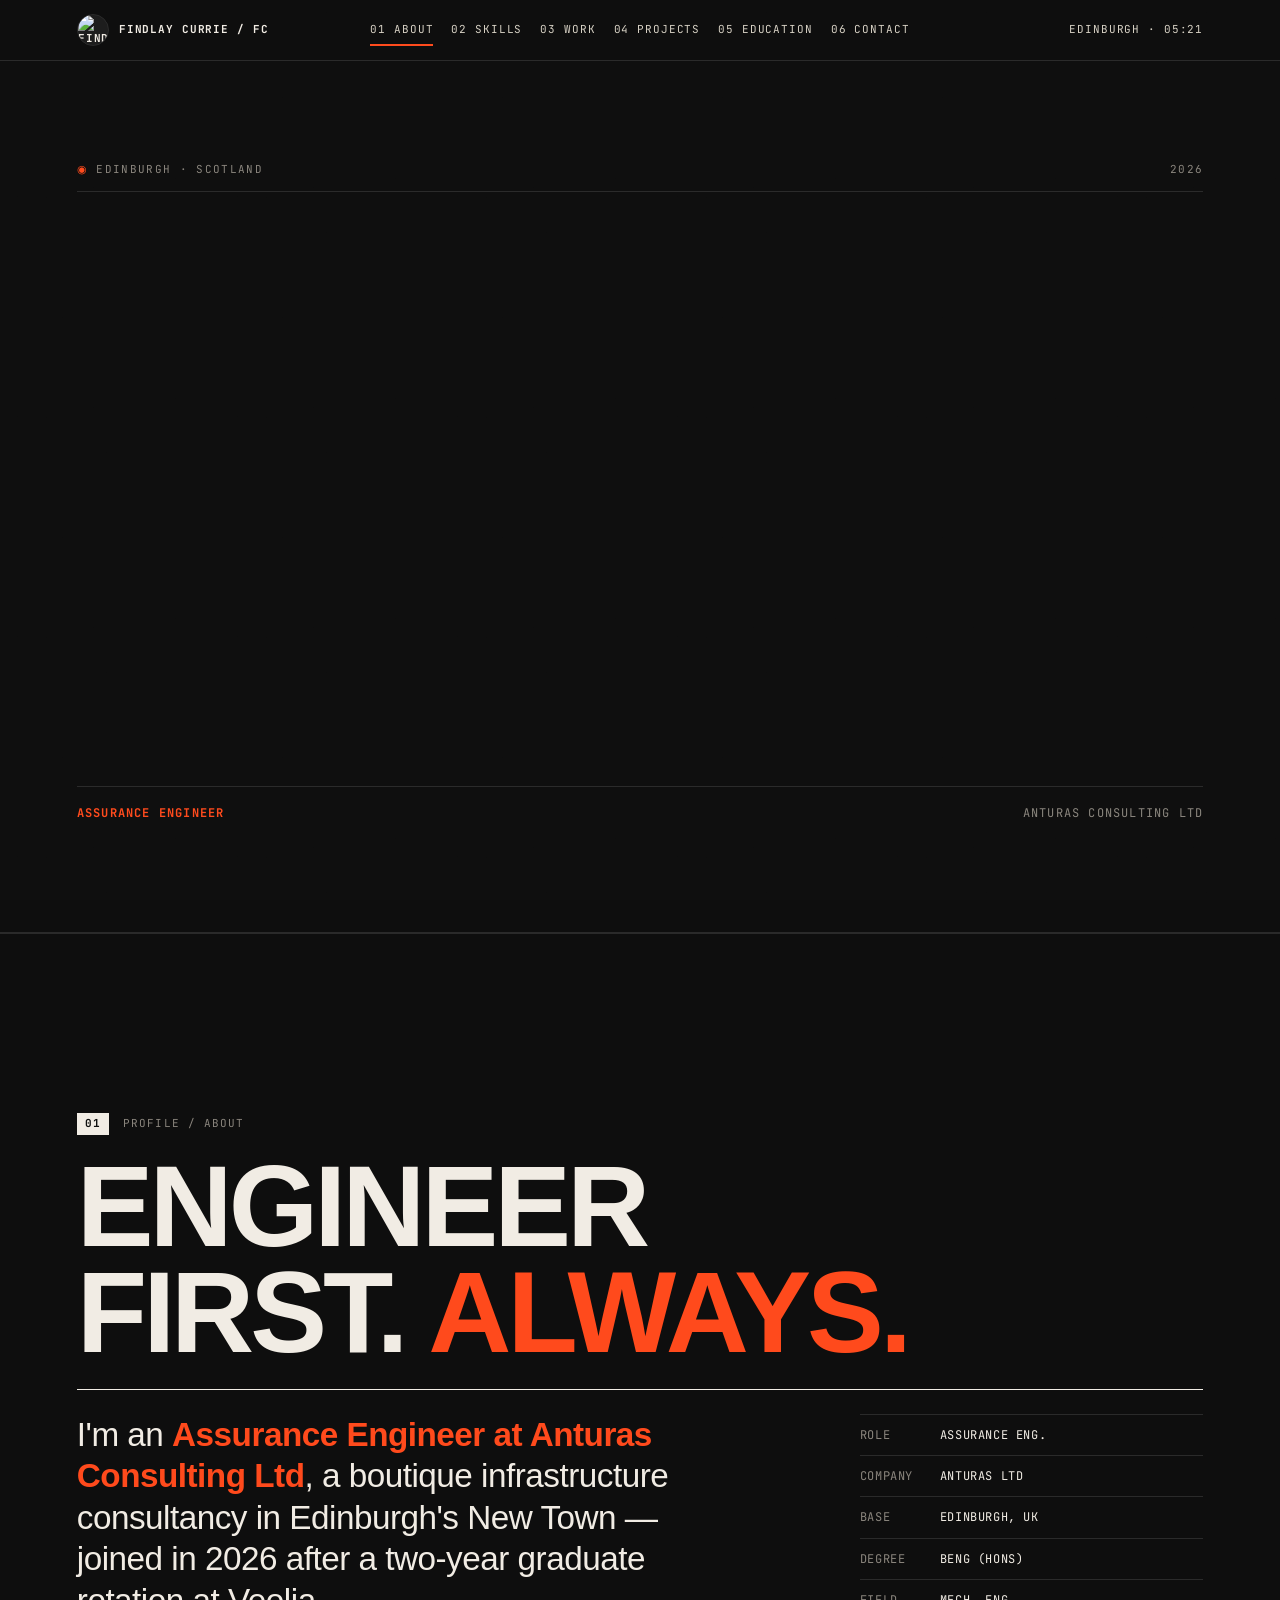
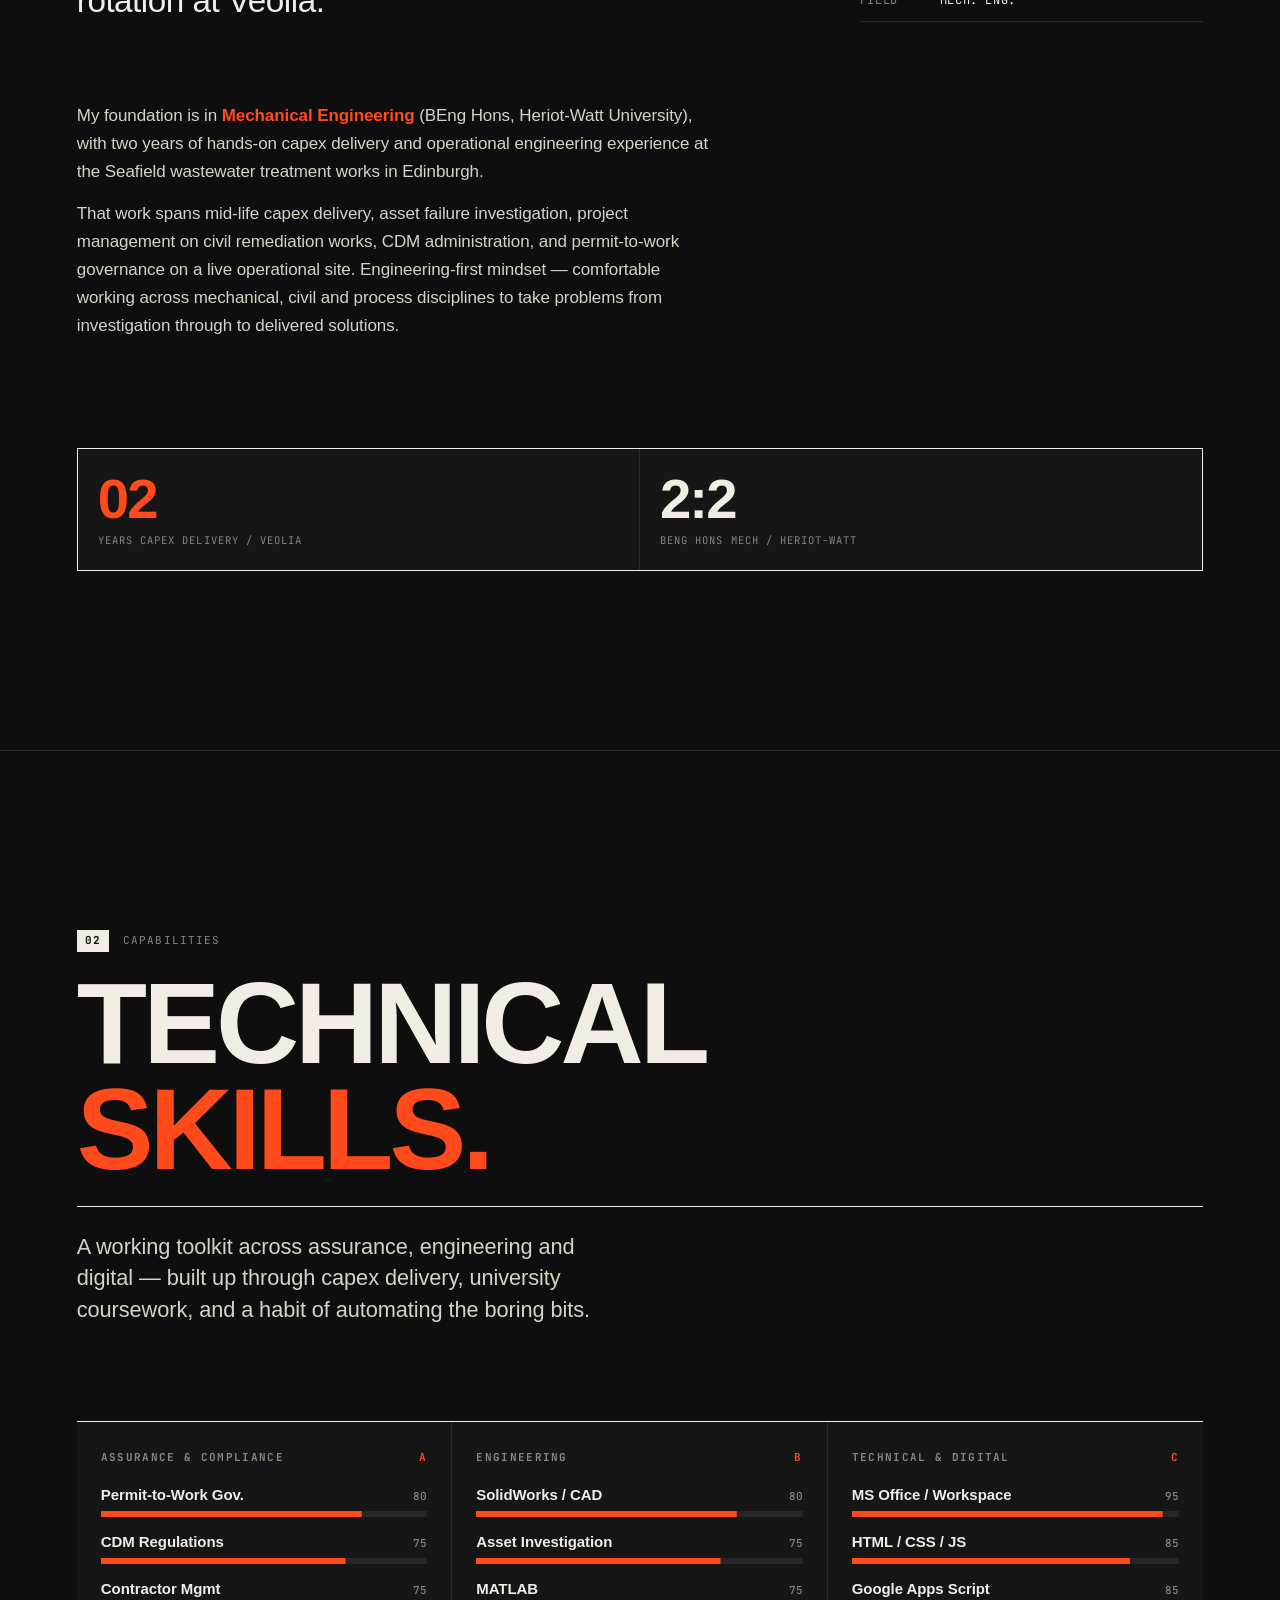
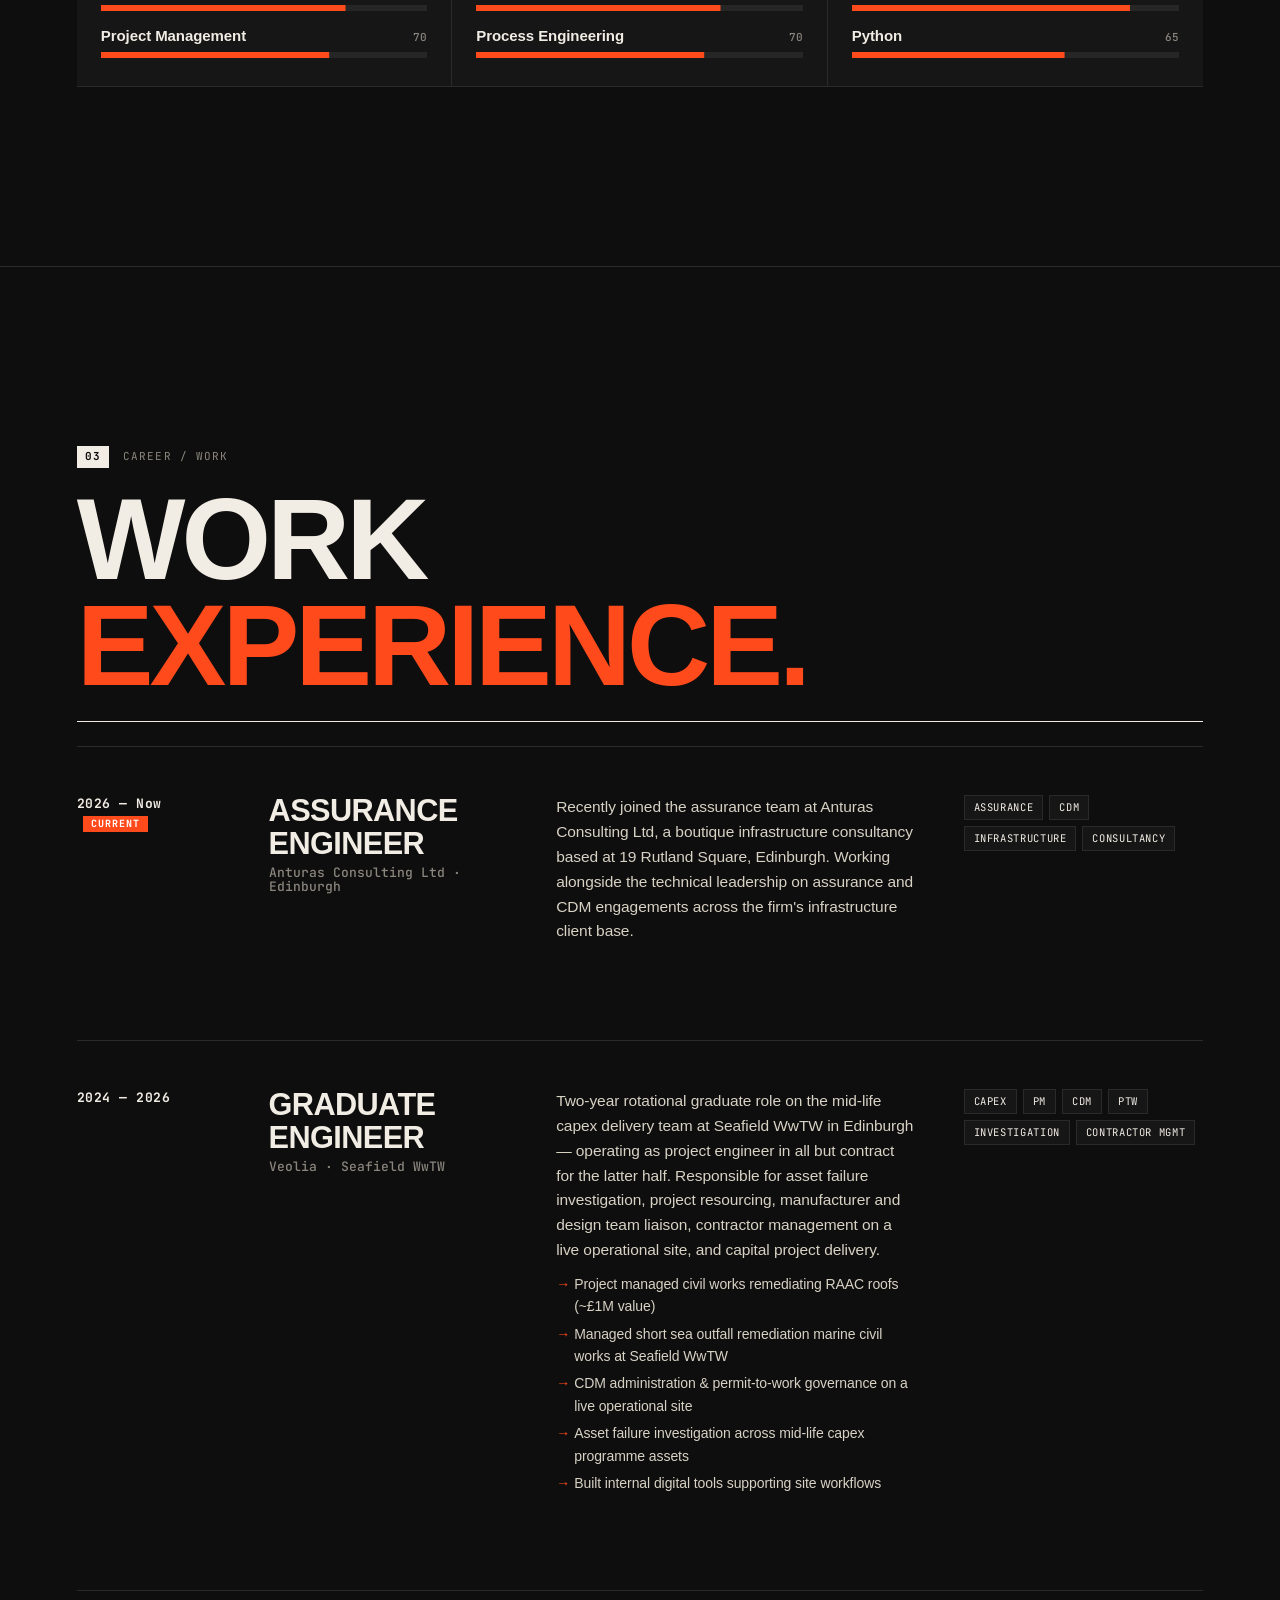
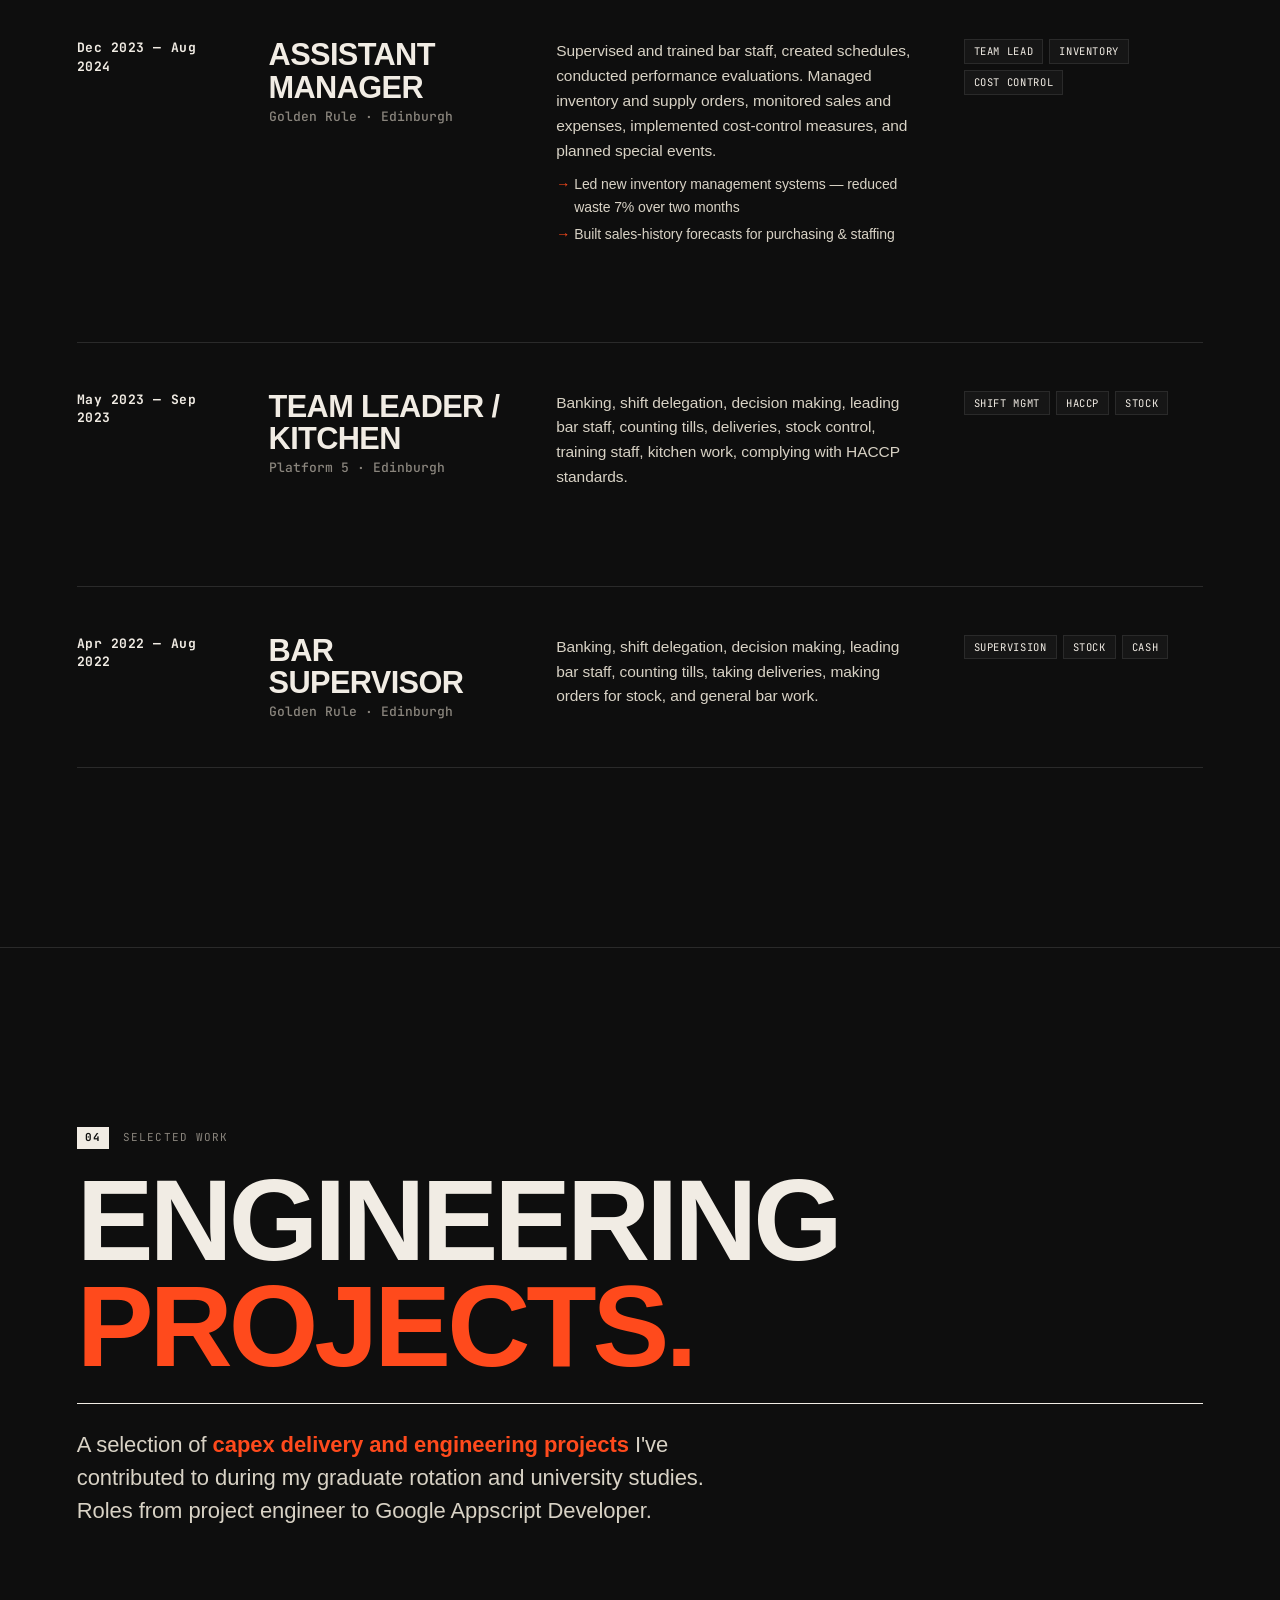
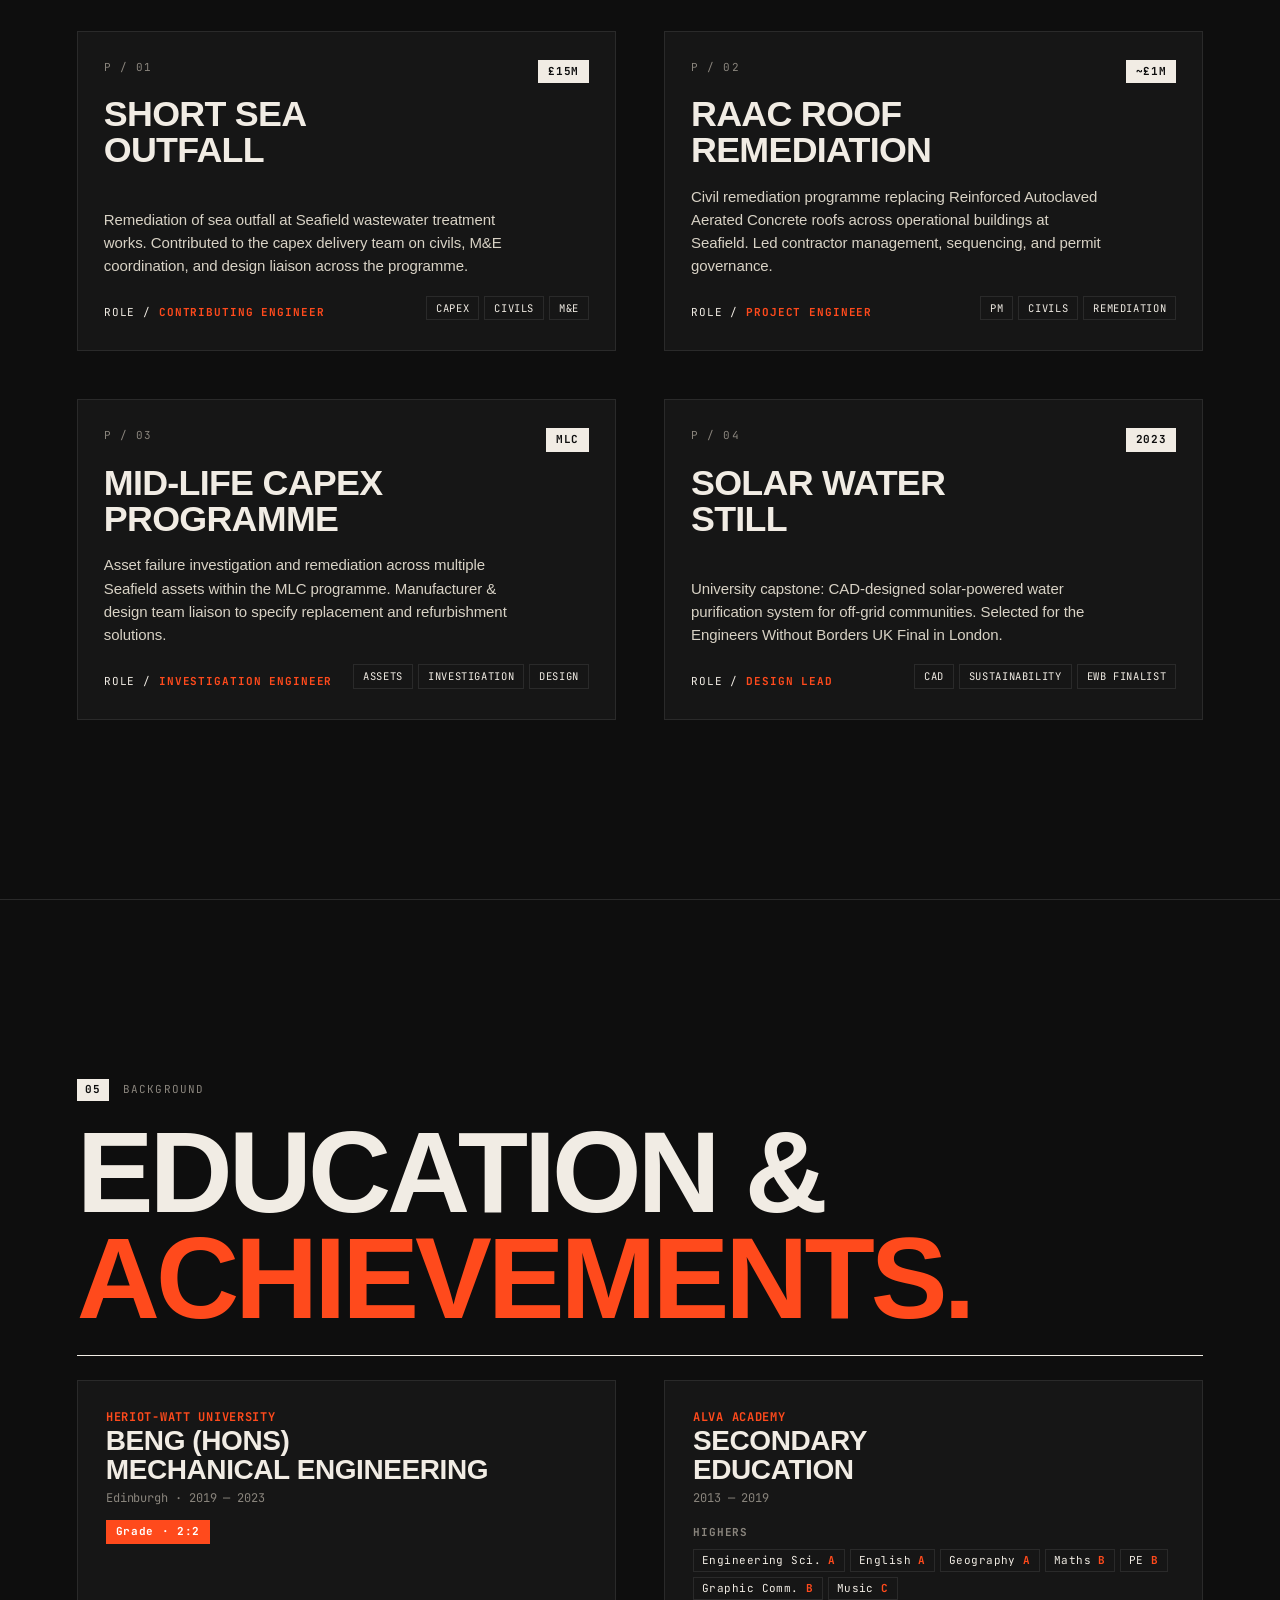
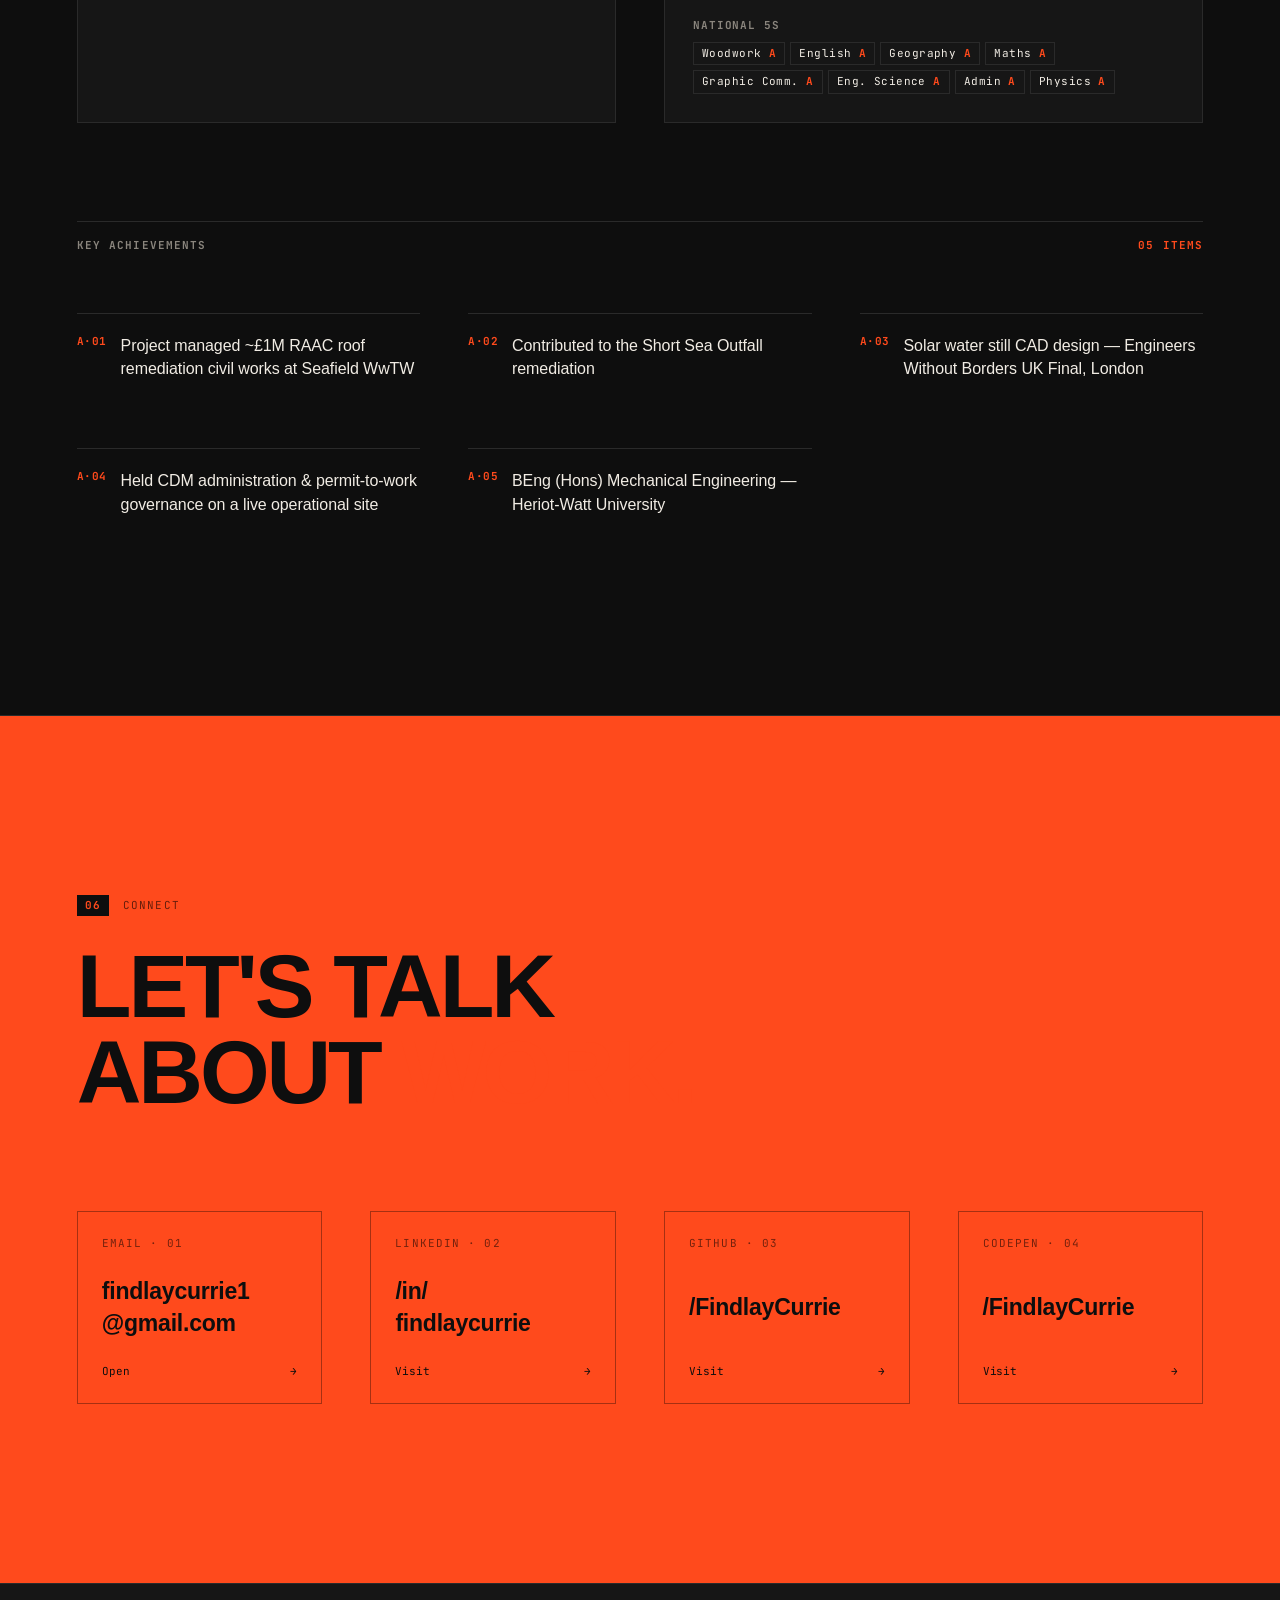
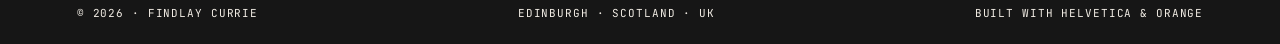
==== docs/index.html @ 5bab225e "Update index.html" ====
<!DOCTYPE html>
<html lang="en" data-surface="ink" data-density="loose">
<head>
<meta charset="UTF-8">
<meta name="viewport" content="width=device-width, initial-scale=1">
<title>Findlay Currie — Assurance Engineer</title>
<meta name="description" content="Findlay Currie — Assurance Engineer at Anturas Consulting Ltd. Edinburgh, Scotland.">
<meta name="google-site-verification" content="a22581f5afe0b083" />
<link rel="preconnect" href="https://fonts.googleapis.com">
<link rel="preconnect" href="https://fonts.gstatic.com" crossorigin>
<link href="https://fonts.googleapis.com/css2?family=JetBrains+Mono:wght@400;500;700&display=swap" rel="stylesheet">
<style>
/* ---------- TOKENS ---------- */
:root{
  --bg:#F1ECE4;
  --bg-2:#E7E0D4;
  --ink:#0E0E0E;
  --ink-2:#1a1a1a;
  --muted:#6b6660;
  --rule:#0E0E0E;
  --orange:#FF4A1C;
  --orange-2:#FF7A3E;
  --paper:#FAF6EF;
  --sans: "Helvetica Neue", Helvetica, Arial, "Liberation Sans", sans-serif;
  --mono: "JetBrains Mono", ui-monospace, "SF Mono", Menlo, monospace;
  --gutter: clamp(16px, 3vw, 36px);
  --pad: clamp(20px, 4vw, 56px);
}

*,*::before,*::after{box-sizing:border-box;margin:0;padding:0}
html{scroll-behavior:smooth;-webkit-text-size-adjust:100%}
body{
  background:var(--bg);
  color:var(--ink);
  font-family:var(--sans);
  font-weight:400;
  font-size:16px;
  line-height:1.4;
  -webkit-font-smoothing:antialiased;
  overflow-x:hidden;
  letter-spacing:-0.005em;
}
a{color:inherit;text-decoration:none}
img{max-width:100%;display:block}
button{font:inherit;color:inherit;background:none;border:0;cursor:pointer}

/* Selection */
::selection{background:var(--orange);color:#fff}

/* Grain / paper texture */
body::before{
  content:"";
  position:fixed;inset:0;
  pointer-events:none;
  z-index:2000;
  opacity:.22;
  mix-blend-mode:multiply;
  background-image:url("data:image/svg+xml;utf8,<svg xmlns='http://www.w3.org/2000/svg' width='220' height='220'><filter id='n'><feTurbulence type='fractalNoise' baseFrequency='0.9' numOctaves='2' stitchTiles='stitch'/><feColorMatrix values='0 0 0 0 0.05  0 0 0 0 0.05  0 0 0 0 0.05  0 0 0 0.06 0'/></filter><rect width='100%' height='100%' filter='url(%23n)'/></svg>");
}

/* ---------- TOP PROGRESS BAR ---------- */
.progress{
  position:fixed;top:0;left:0;right:0;height:3px;z-index:1500;
  background:transparent;
  pointer-events:none;
}
.progress__fill{
  height:100%;
  background:var(--orange);
  transform-origin:0 50%;
  transform:scaleX(0);
  animation: scaleProgress linear both;
  animation-timeline: scroll(root);
}
@keyframes scaleProgress{to{transform:scaleX(1)}}

/* ---------- HEADER ---------- */
.nav{
  position:fixed;top:0;left:0;right:0;z-index:1000;
  display:grid;grid-template-columns: 1fr auto 1fr;align-items:center;
  padding: 14px var(--pad);
  background:color-mix(in srgb, var(--bg) 88%, transparent);
  backdrop-filter: blur(8px);
  -webkit-backdrop-filter: blur(8px);
  border-bottom:1px solid var(--ink);
  font-family:var(--mono);
  font-size:11px;
  letter-spacing:.08em;
  text-transform:uppercase;
}
.nav__brand{display:flex;align-items:center;gap:10px;font-weight:700}
.nav__brand .dot{width:9px;height:9px;background:var(--orange);border-radius:50%}
.nav__avatar{
  width:32px;height:32px;border-radius:50%;
  object-fit:cover;flex-shrink:0;
  border:1px solid var(--ink);
  background:var(--bg-2);
}
.nav__center{display:flex;gap:18px;justify-self:center}
.nav__center a{padding:6px 0;position:relative}
.nav__center a:hover{color:var(--orange)}
.nav__center a.active{color:var(--orange)}
.nav__center a.active::after{content:"";position:absolute;left:0;right:0;bottom:-2px;height:2px;background:var(--orange)}
.nav__right{justify-self:end;display:flex;gap:14px;align-items:center}
.nav__time{color:var(--muted)}
.menu-btn{display:none}

@media (max-width: 900px){
  .nav{grid-template-columns: 1fr auto}
  .nav__center{display:none;position:fixed;top:62px;left:0;right:0;background:var(--bg);border-bottom:1px solid var(--ink);flex-direction:column;gap:0;padding:8px 0}
  .nav__center.open{display:flex}
  .nav__center a{padding:14px var(--pad);border-top:1px solid var(--bg-2)}
  .nav__right{display:none}
  .menu-btn{display:flex;flex-direction:column;gap:4px;padding:8px;justify-self:end}
  .menu-btn span{width:22px;height:2px;background:var(--ink);transition:.2s}
  .menu-btn.open span:nth-child(1){transform:translateY(6px) rotate(45deg)}
  .menu-btn.open span:nth-child(2){opacity:0}
  .menu-btn.open span:nth-child(3){transform:translateY(-6px) rotate(-45deg)}
}

/* ---------- LAYOUT ---------- */
.section{
  padding: clamp(60px, 9vw, 120px) var(--pad);
  position:relative;
  border-top:1px solid var(--ink);
}
.section:first-of-type{border-top:0}
.grid12{
  display:grid;
  grid-template-columns: repeat(12, 1fr);
  gap: var(--gutter);
}
.section__num{
  font-family:var(--mono);
  font-size:11px;
  letter-spacing:.1em;
  text-transform:uppercase;
  display:flex;align-items:baseline;gap:14px;
  color:var(--ink);
}
.section__num .n{
  display:inline-block;background:var(--ink);color:var(--bg);
  padding:3px 8px;font-weight:700;
}
.section__label{color:var(--muted)}
.section__title{
  font-family:var(--sans);
  font-weight:900;
  font-size: clamp(40px, 7vw, 96px);
  line-height:.92;
  letter-spacing:-.035em;
  text-transform:uppercase;
  margin-top: 18px;
}
.section__title .o{color:var(--orange)}
.rule{height:1px;background:var(--ink);width:100%;margin:24px 0}

/* ---------- HERO ---------- */
.hero{
  min-height: 100svh;
  padding: 110px var(--pad) 40px;
  display:grid;
  grid-template-rows: auto 1fr auto;
  position:relative;
  overflow:hidden;
}
.hero__meta{
  display:grid;grid-template-columns: repeat(12, 1fr);
  gap:var(--gutter);
  font-family:var(--mono);font-size:11px;text-transform:uppercase;letter-spacing:.1em;
  color:var(--muted);
}
.hero__meta > div{grid-column: span 3}
.hero__meta .k{display:block;color:var(--ink);font-weight:700;margin-bottom:4px}

.hero__name{
  align-self:end;
  font-weight:900;
  font-family:var(--sans);
  line-height:.86;
  letter-spacing:-.045em;
  text-transform:uppercase;
  font-size: clamp(64px, 18vw, 280px);
  margin-top: 40px;
}
.hero__name span{display:block}
.hero__name .last{color:var(--orange)}

.hero__strap{
  margin-top: 28px;
  display:grid;grid-template-columns: repeat(12,1fr);gap:var(--gutter);align-items:end;
}
.hero__role{
  grid-column: span 6;
  font-size: clamp(20px, 2.4vw, 28px);
  font-weight:500;
  line-height:1.15;
  max-width: 22ch;
}
.hero__role b{font-weight:900;color:var(--orange)}
.hero__avail{
  grid-column: 9 / span 4;
  font-family:var(--mono);font-size:11px;text-transform:uppercase;letter-spacing:.1em;
  text-align:right;
}
.hero__avail .pulse{
  display:inline-block;width:9px;height:9px;background:var(--orange);border-radius:50%;
  margin-right:8px;vertical-align:middle;
  box-shadow:0 0 0 0 var(--orange);
  animation: pulse 1.8s infinite;
}
@keyframes pulse{
  0%{box-shadow:0 0 0 0 color-mix(in srgb, var(--orange) 60%, transparent)}
  70%{box-shadow:0 0 0 14px color-mix(in srgb, var(--orange) 0%, transparent)}
  100%{box-shadow:0 0 0 0 color-mix(in srgb, var(--orange) 0%, transparent)}
}

/* big orange disc + crosshair */
.hero__disc{
  position:absolute;
  width: clamp(180px, 22vw, 380px);
  aspect-ratio:1;
  background: var(--orange);
  border-radius:50%;
  right: clamp(20px, 6vw, 80px);
  top: clamp(120px, 18vh, 220px);
  z-index:0;
  animation: discScroll linear both;
  animation-timeline: scroll(root);
  animation-range: 0 100vh;
}
@keyframes discScroll{
  to{transform: translate(40px, 200px) scale(.6); border-radius:0;}
}
.hero__crosshair{
  position:absolute;
  right: clamp(20px, 6vw, 80px);
  top: clamp(120px, 18vh, 220px);
  width: clamp(180px, 22vw, 380px);
  aspect-ratio:1;
  pointer-events:none;z-index:1;
  mix-blend-mode: difference;
  color:#fff;
}
.hero__crosshair::before, .hero__crosshair::after{
  content:"";position:absolute;background:currentColor;
}
.hero__crosshair::before{left:50%;top:-12px;bottom:-12px;width:1px;transform:translateX(-50%)}
.hero__crosshair::after{top:50%;left:-12px;right:-12px;height:1px;transform:translateY(-50%)}

.hero__bottom{
  display:flex;justify-content:space-between;align-items:end;gap:20px;
  margin-top: 36px;
  flex-wrap:wrap;
  position:relative;z-index:2;
}
.hero__cta{
  display:inline-flex;align-items:center;gap:14px;
  background:var(--ink);color:var(--bg);
  padding:18px 22px;
  font-family:var(--mono);font-size:12px;letter-spacing:.1em;text-transform:uppercase;font-weight:700;
  transition: background .2s, color .2s, transform .2s;
}
.hero__cta:hover{background:var(--orange);color:#fff;transform: translate(2px,-2px)}
.hero__cta .arrow{
  display:inline-block;width:24px;height:1px;background:currentColor;position:relative;
}
.hero__cta .arrow::after{content:"";position:absolute;right:0;top:-4px;width:8px;height:8px;border-top:1px solid currentColor;border-right:1px solid currentColor;transform:rotate(45deg)}
.hero__scroll{
  font-family:var(--mono);font-size:11px;letter-spacing:.1em;text-transform:uppercase;color:var(--muted);
  writing-mode: vertical-rl;
  position:absolute;
  right: var(--pad); bottom: 30px;
  display:flex;align-items:center;gap:10px;
}
.hero__scroll .line{display:inline-block;width:1px;height:50px;background:var(--ink);animation: scrollLine 1.6s ease-in-out infinite}
@keyframes scrollLine{0%{transform:scaleY(0);transform-origin:top}50%{transform:scaleY(1);transform-origin:top}51%{transform-origin:bottom}100%{transform:scaleY(0);transform-origin:bottom}}

/* ---------- MARQUEE STRIP ---------- */
.marquee{
  border-top:1px solid var(--ink);
  border-bottom:1px solid var(--ink);
  background: var(--orange);
  color:#0E0E0E;
  overflow:hidden;
  white-space:nowrap;
}
.marquee__track{
  display:inline-flex;gap:48px;
  padding: 18px 0;
  animation: marquee 28s linear infinite;
  font-family:var(--sans);font-weight:900;
  font-size: clamp(28px, 4vw, 56px);
  letter-spacing:-.02em;
  text-transform:uppercase;
}
.marquee__track span{display:inline-flex;align-items:center;gap:48px}
.marquee__track span::after{content:"●";font-size:.5em;color:#0E0E0E}
@keyframes marquee{
  from{transform:translateX(0)}
  to{transform:translateX(-50%)}
}

/* ---------- ABOUT ---------- */
.about__lead{
  grid-column: 1 / span 7;
  font-size: clamp(22px, 2.6vw, 34px);
  line-height:1.25;
  font-weight:500;
  letter-spacing:-.015em;
}
.about__lead b{color:var(--orange);font-weight:900}
.about__side{
  grid-column: 9 / span 4;
  font-family:var(--mono);font-size:12px;line-height:1.7;color:var(--ink);
  text-transform:uppercase;letter-spacing:.05em;
}
.about__side .row{display:grid;grid-template-columns: 80px 1fr;padding:10px 0;border-bottom:1px solid var(--ink)}
.about__side .row:first-child{border-top:1px solid var(--ink)}
.about__side .row .k{color:var(--muted)}
.about__body{
  grid-column: 1 / span 7;
  margin-top:32px;
  font-size:17px;line-height:1.65;color:var(--ink-2);
}
.about__body p + p{margin-top:14px}
.about__body b{font-weight:900;color:var(--orange)}

/* facts strip */
.facts{
  grid-column: 1 / -1;
  margin-top: 60px;
  display:grid;grid-template-columns: repeat(2, 1fr);
  border:1px solid var(--ink);
}
.fact{
  padding: 22px 20px;
  border-right:1px solid var(--ink);
  display:flex;flex-direction:column;gap:6px;
  background:var(--paper);
}
.fact:last-child{border-right:0}
.fact .big{font-size: clamp(36px, 4.4vw, 64px);font-weight:900;line-height:1;letter-spacing:-.035em}
.fact .big.o{color:var(--orange)}
.fact .lbl{font-family:var(--mono);font-size:10.5px;text-transform:uppercase;letter-spacing:.1em;color:var(--muted)}
@media (max-width:900px){.facts{grid-template-columns:1fr} .fact{border-right:0;border-bottom:1px solid var(--ink)} .fact:last-child{border-bottom:0}}

/* ---------- SKILLS ---------- */
.skills__lead{
  grid-column: 1 / span 6;
  font-size: clamp(18px, 1.7vw, 22px);
  line-height:1.45;color:var(--ink-2);max-width: 45ch;
}
.skills__grid{
  grid-column: 1 / -1;
  margin-top: 48px;
  display:grid;grid-template-columns: repeat(3, 1fr);gap: 0;
  border-top:1px solid var(--ink);
}
.skillcat{
  border-bottom:1px solid var(--ink);
  border-right:1px solid var(--ink);
  padding: 28px 24px;
  background: var(--paper);
}
.skillcat:nth-child(3n){border-right:0}
.skillcat h3{
  font-family:var(--mono);font-size:11px;text-transform:uppercase;letter-spacing:.12em;color:var(--muted);
  margin-bottom: 18px;
  display:flex;justify-content:space-between;align-items:center;
}
.skillcat h3 .ix{color:var(--orange);font-weight:700}
.skillcat ul{list-style:none;display:flex;flex-direction:column;gap:14px}
.skill{display:flex;flex-direction:column;gap:6px}
.skill__top{display:flex;justify-content:space-between;align-items:baseline;font-size:15px;font-weight:500}
.skill__top .nm{font-weight:700}
.skill__top .pct{font-family:var(--mono);font-size:11px;color:var(--muted)}
.skill__bar{height:6px;background: var(--bg-2);position:relative;overflow:hidden}
.skill__bar i{
  position:absolute;inset:0;background:var(--orange);
  transform-origin:0 50%;
  transform: scaleX(var(--p, 0));
  animation: barFill linear both;
  animation-timeline: view();
  animation-range: entry 10% cover 35%;
}
@keyframes barFill{from{transform:scaleX(0)} to{transform:scaleX(var(--p))}}
@media (max-width:900px){
  .skills__grid{grid-template-columns: 1fr}
  .skillcat{border-right:0}
}

/* ---------- EXPERIENCE ---------- */
.exp__row{
  grid-column: 1 / -1;
  display:grid;grid-template-columns: 1.2fr 2fr 3fr 2fr;
  gap: var(--gutter);
  padding: 30px 0;
  border-top:1px solid var(--ink);
  align-items:start;
  position:relative;
}
.exp__row:last-child{border-bottom:1px solid var(--ink)}
.exp__row::before{
  content:"";position:absolute;left:-12px;top:30px;
  width:8px;height:8px;background:var(--orange);
  opacity:0;transform: translateX(-12px);
  animation: dotIn linear both;
  animation-timeline: view();
  animation-range: entry 5% cover 30%;
}
@keyframes dotIn{from{opacity:0;transform:translateX(-20px)} to{opacity:1;transform:translateX(0)}}
.exp__date{
  font-family:var(--mono);font-size:13px;letter-spacing:.04em;
  font-weight:700;
}
.exp__date .now{display:inline-block;background:var(--orange);color:#fff;padding:1px 8px;margin-left:6px;font-size:10px;text-transform:uppercase;letter-spacing:.1em}
.exp__role{
  font-size: clamp(22px, 2.4vw, 32px);font-weight:900;line-height:1.05;letter-spacing:-.02em;text-transform:uppercase;
}
.exp__role small{display:block;font-size:13px;font-weight:500;text-transform:none;color:var(--muted);letter-spacing:0;margin-top:6px;font-family:var(--mono)}
.exp__desc{font-size:15.5px;line-height:1.6;color:var(--ink-2)}
.exp__desc ul{margin-top:10px;list-style:none;display:flex;flex-direction:column;gap:5px;font-size:14px}
.exp__desc ul li{padding-left:18px;position:relative}
.exp__desc ul li::before{content:"→";position:absolute;left:0;color:var(--orange);font-weight:700}
.exp__tags{display:flex;flex-wrap:wrap;gap:6px;align-content:start}
.tag{
  font-family:var(--mono);font-size:10.5px;text-transform:uppercase;letter-spacing:.06em;
  padding:4px 9px;border:1px solid var(--ink);background:var(--bg);
}
@media (max-width: 900px){
  .exp__row{grid-template-columns: 1fr;gap: 8px;padding: 24px 0}
  .exp__row::before{display:none}
  .exp__date{font-size:12px}
  .exp__tags{margin-top:8px}
}

/* generic view-fade for blocks */
.fx-up{
  opacity:0;transform: translateY(28px);
  animation: fxUp linear both;
  animation-timeline: view();
  animation-range: entry 0% cover 28%;
}
@keyframes fxUp{to{opacity:1;transform:translateY(0)}}

/* word reveal */
.reveal{display:inline-block;overflow:hidden;vertical-align:top}
.reveal > span{
  display:inline-block;
  transform: translateY(110%);
  animation: revealUp linear both;
  animation-timeline: view();
  animation-range: entry 0% cover 30%;
}
@keyframes revealUp{to{transform:translateY(0)}}

/* ---------- PROJECTS ---------- */
.proj__intro{
  grid-column: 1 / span 7;
  font-size: clamp(18px, 1.8vw, 22px);
  line-height:1.5;color:var(--ink-2);max-width:55ch;
}
.proj__intro b{color:var(--orange);font-weight:900}
.proj__grid{
  grid-column:1 / -1;
  margin-top: 56px;
  display:grid;grid-template-columns: repeat(12, 1fr);gap: var(--gutter);
}
.proj{
  grid-column: span 6;
  position:relative;
  padding: 28px 26px 30px;
  background:var(--paper);
  border:1px solid var(--ink);
  display:grid;grid-template-rows: auto 1fr auto;
  min-height: 280px;
  transition: transform .25s ease, background .25s;
  overflow:hidden;
}
.proj::after{
  content:"";position:absolute;inset:auto -50% -50% auto;width:180px;height:180px;background:var(--orange);border-radius:50%;
  transform: translate(40%, 40%);transition: transform .35s ease;opacity:.0;
}
.proj:hover{transform: translate(-2px,-3px);background:var(--bg)}
.proj:hover::after{opacity:1}
.proj__head{display:flex;justify-content:space-between;align-items:flex-start;gap:16px;position:relative;z-index:1}
.proj__num{
  font-family:var(--mono);font-size:11px;color:var(--muted);text-transform:uppercase;letter-spacing:.1em;
}
.proj__val{
  font-family:var(--mono);font-size:11px;font-weight:700;
  background:var(--ink);color:var(--bg);padding:4px 10px;letter-spacing:.06em;
}
.proj__title{
  font-size: clamp(28px, 2.8vw, 40px);
  font-weight:900;line-height:1;letter-spacing:-.02em;text-transform:uppercase;
  margin: 14px 0 16px;
  position:relative;z-index:1;
}
.proj__desc{font-size:15px;line-height:1.55;color:var(--ink-2);position:relative;z-index:1;max-width:50ch}
.proj__foot{display:flex;justify-content:space-between;align-items:end;gap:16px;margin-top:18px;flex-wrap:wrap;position:relative;z-index:1}
.proj__role{font-family:var(--mono);font-size:11px;text-transform:uppercase;letter-spacing:.08em;color:var(--ink)}
.proj__role b{color:var(--orange);font-weight:700}
.proj__tags{display:flex;flex-wrap:wrap;gap:5px}
@media (max-width:900px){.proj{grid-column:span 12}}

/* ---------- EDUCATION ---------- */
.edu{
  grid-column: 1 / -1;
  display:grid;grid-template-columns: 1fr 1fr;gap: var(--gutter);
}
.edu__card{
  border:1px solid var(--ink);
  padding: 28px;
  background:var(--paper);
}
.edu__card h3{font-size:clamp(22px, 2.2vw, 28px);font-weight:900;line-height:1.05;letter-spacing:-.015em;text-transform:uppercase;margin-bottom:6px}
.edu__card .inst{font-family:var(--mono);font-size:12px;text-transform:uppercase;letter-spacing:.06em;color:var(--orange);font-weight:700}
.edu__card .yr{font-family:var(--mono);font-size:12px;color:var(--muted);margin: 6px 0 12px}
.edu__card .grade{display:inline-block;background:var(--orange);color:#fff;padding:4px 10px;font-family:var(--mono);font-size:11px;font-weight:700;letter-spacing:.06em}
.edu__qual{margin-top:18px}
.edu__qual h4{font-family:var(--mono);font-size:11px;text-transform:uppercase;color:var(--muted);letter-spacing:.08em;margin-bottom:8px}
.edu__qual ul{list-style:none;display:flex;flex-wrap:wrap;gap:5px}
.edu__qual li{font-family:var(--mono);font-size:11px;border:1px solid var(--ink);padding:3px 8px;letter-spacing:.04em}
.edu__qual li b{color:var(--orange)}
@media (max-width:900px){.edu{grid-template-columns:1fr}}

.ach{
  grid-column: 1 / -1;
  margin-top: 50px;
  display:grid;grid-template-columns: repeat(12,1fr);gap:var(--gutter);
}
.ach h3{
  grid-column: 1 / span 12;
  font-family:var(--mono);font-size:11px;text-transform:uppercase;letter-spacing:.1em;color:var(--muted);
  border-top:1px solid var(--ink);padding-top:16px;margin-bottom:12px;display:flex;justify-content:space-between;
}
.ach h3 span:last-child{color:var(--orange);font-weight:700}
.ach__item{
  grid-column: span 4;
  padding:20px 0;
  border-top:1px solid var(--bg-2);
  font-size:16px;line-height:1.45;
  display:flex;gap:14px;
}
.ach__item .ix{font-family:var(--mono);font-size:11px;color:var(--orange);font-weight:700;letter-spacing:.04em;flex:0 0 28px}
@media (max-width:900px){.ach__item{grid-column:span 12}}

/* ---------- CONTACT ---------- */
.contact{padding-top: clamp(80px, 12vw, 160px);padding-bottom: clamp(80px, 12vw, 160px);background:var(--ink);color:var(--bg);border-top:1px solid var(--ink)}
.contact .section__num .n{background:var(--orange);color:#fff}
.contact .section__num{color:var(--bg)}
.contact .section__label{color:#8a8580}
.contact__lead{
  grid-column: 1 / -1;
  font-size: clamp(40px, 7vw, 96px);
  font-weight:900;line-height:.95;letter-spacing:-.035em;text-transform:uppercase;
  margin: 28px 0 48px;
  max-width: 18ch;
}
.contact__lead .o{color:var(--orange)}
.contact__lead a{position:relative}
.contact__lead a::after{content:"";position:absolute;left:0;right:0;bottom:.04em;height:.07em;background:var(--orange);transform:scaleX(0);transform-origin:0;transition:transform .35s ease}
.contact__lead a:hover::after{transform:scaleX(1)}
.contact__cards{grid-column: 1 / -1;display:grid;grid-template-columns:repeat(4,1fr);gap: var(--gutter)}
@media (max-width:1100px){.contact__cards{grid-template-columns:repeat(2,1fr)}}
.ccard{
  border:1px solid #2a2a2a;
  padding: 24px;
  display:flex;flex-direction:column;justify-content:space-between;gap:24px;
  min-height:180px;
  transition: background .2s, border-color .2s, transform .2s;
}
.ccard:hover{background:var(--orange);border-color:var(--orange);color:#0E0E0E;transform: translate(-3px,-3px)}
.ccard .lbl{font-family:var(--mono);font-size:11px;letter-spacing:.1em;text-transform:uppercase;color:#8a8580}
.ccard:hover .lbl{color:#0E0E0E}
.ccard .val{font-size: clamp(20px, 1.8vw, 24px);font-weight:900;letter-spacing:-.01em;word-break:break-all}
.ccard .arrow{font-family:var(--mono);font-size:11px;display:flex;justify-content:space-between;align-items:center}
@media (max-width:900px){.contact__cards{grid-template-columns:1fr}}

/* ---------- FOOTER ---------- */
.foot{
  background:var(--ink);color:var(--bg);
  padding: 22px var(--pad);
  font-family:var(--mono);font-size:11px;text-transform:uppercase;letter-spacing:.08em;
  display:flex;justify-content:space-between;align-items:center;flex-wrap:wrap;gap:14px;
  border-top:1px solid #2a2a2a;
}
.foot a:hover{color:var(--orange)}

/* big BG number for sections */
.bg-num{
  position:absolute;
  right: var(--pad);
  top: clamp(40px, 6vw, 60px);
  font-family:var(--mono);font-size:11px;text-transform:uppercase;letter-spacing:.1em;color:var(--muted);
  text-align:right;
}
.bg-num b{display:block;font-family:var(--sans);font-size: clamp(120px, 18vw, 280px);font-weight:900;color:transparent;-webkit-text-stroke:1px var(--ink);line-height:.85;letter-spacing:-.04em}


/* ---------- HERO (minimal, re-added) ---------- */
.hero2{
  padding: clamp(100px, 14vh, 160px) var(--pad) clamp(40px, 6vw, 70px);
  border-bottom:1px solid var(--ink);
  display:flex;flex-direction:column;gap: clamp(24px, 4vw, 48px);
  position:relative;overflow:hidden;
}
.hero2__meta{
  display:flex;justify-content:space-between;align-items:baseline;
  font-family:var(--mono);font-size:11px;text-transform:uppercase;letter-spacing:.12em;color:var(--muted);
  border-bottom:1px solid var(--ink);padding-bottom:14px;
}
.hero2__loc::before{content:"◉ ";color:var(--orange)}
.hero2__name{
  font-family:var(--sans);font-weight:900;
  font-size: clamp(64px, 16vw, 240px);
  line-height:.86;letter-spacing:-.045em;text-transform:uppercase;
}
.hero2__name span{display:block}
.hero2__name .last{color:var(--orange)}
.hero2__role{
  display:flex;justify-content:space-between;align-items:baseline;gap:24px;
  border-top:1px solid var(--ink);padding-top:18px;flex-wrap:wrap;
  font-family:var(--mono);font-size:12px;text-transform:uppercase;letter-spacing:.1em;
}
.hero2__role-l{color:var(--orange);font-weight:700}
.hero2__role-r{color:var(--muted)}
@media (max-width: 700px){
  .hero2{padding-top: clamp(80px, 18vh, 130px)}
  .hero2__name{font-size: clamp(56px, 22vw, 110px)}
}

/* reduce motion */
@media (prefers-reduced-motion: reduce){
  *{animation-duration:.001ms !important;animation-iteration-count:1 !important;transition-duration:.001ms !important}
  .hero__disc,.progress__fill{animation:none !important;transform:none !important}
}

/* small media tweaks */
@media (max-width: 700px){
  .hero__meta > div{grid-column: span 6}
  .hero__role{grid-column: span 12}
  .hero__avail{grid-column: span 12;text-align:left;margin-top:8px}
  .about__lead{grid-column: 1 / -1}
  .about__side{grid-column: 1 / -1;margin-top:24px}
  .about__body{grid-column: 1 / -1}
  .skills__lead{grid-column: 1 / -1}
  .hero__scroll{display:none}
  .bg-num b{font-size: 100px}
}

/* ---------- TWEAK SURFACE MODES ---------- */
html[data-surface="bone"]{
  --bg:#FAF8F4;--bg-2:#EDE8DF;--paper:#FFFFFF;--muted:#8a857d;
}
html[data-surface="bone"] body::before{opacity:0}

html[data-surface="ink"]{
  --bg:#0E0E0E;--bg-2:#1c1c1c;--ink:#F1ECE4;--ink-2:#D8D2C5;
  --muted:#8a857d;--rule:#F1ECE4;--paper:#161616;
}
html[data-surface="ink"] body::before{opacity:.18;mix-blend-mode:screen}
html[data-surface="ink"] .nav{
  background:color-mix(in srgb, #0E0E0E 88%, transparent);
  border-bottom-color:#2a2a2a;
}
html[data-surface="ink"] .contact{
  background: var(--orange);color:#0E0E0E;
}
html[data-surface="ink"] .contact .section__num{color:#0E0E0E}
html[data-surface="ink"] .contact .section__num .n{background:#0E0E0E;color:var(--orange)}
html[data-surface="ink"] .contact .section__label{color:rgba(0,0,0,.6)}
html[data-surface="ink"] .ccard{border-color:rgba(0,0,0,.35);color:#0E0E0E}
html[data-surface="ink"] .ccard .lbl{color:rgba(0,0,0,.55)}
html[data-surface="ink"] .ccard:hover{background:#0E0E0E;border-color:#0E0E0E;color:var(--orange)}
html[data-surface="ink"] .ccard:hover .lbl{color:rgba(241,236,228,.5)}
html[data-surface="ink"] .foot{background:#161616;color:var(--ink);border-top-color:#2a2a2a}
html[data-surface="ink"] .nav__time, html[data-surface="ink"] .nav__center a{color:#D8D2C5}
html[data-surface="ink"] .skill__bar{background:#262626}
html[data-surface="ink"] .skillcat,
html[data-surface="ink"] .edu__card,
html[data-surface="ink"] .proj,
html[data-surface="ink"] .fact{background:var(--paper);border-color:#2a2a2a}
html[data-surface="ink"] .exp__row{border-top-color:#2a2a2a}
html[data-surface="ink"] .exp__row:last-child{border-bottom-color:#2a2a2a}
html[data-surface="ink"] .tag{background:#161616;border-color:#2a2a2a}
html[data-surface="ink"] .edu__qual li{border-color:#2a2a2a}
html[data-surface="ink"] .ach h3{border-top-color:#2a2a2a}
html[data-surface="ink"] .ach__item{border-top-color:#2a2a2a}
html[data-surface="ink"] .about__side .row{border-color:#2a2a2a}
html[data-surface="ink"] .about__side .row:first-child{border-top-color:#2a2a2a}
html[data-surface="ink"] .hero2{border-bottom-color:#2a2a2a}
html[data-surface="ink"] .hero2__meta,
html[data-surface="ink"] .hero2__role{border-color:#2a2a2a}
html[data-surface="ink"] .section{border-top-color:#2a2a2a}
html[data-surface="ink"] .bg-num b{-webkit-text-stroke-color:#2a2a2a}
html[data-surface="ink"] .menu-btn span{background:var(--ink)}
html[data-surface="ink"] .nav__center.open{background:var(--bg);border-bottom-color:#2a2a2a}
html[data-surface="ink"] .nav__avatar{border-color:#2a2a2a;background:#1c1c1c}

/* ---------- TWEAK DENSITY ---------- */
html[data-density="tight"]{--pad:clamp(14px,2.5vw,32px);--gutter:clamp(10px,1.8vw,22px)}
html[data-density="tight"] .section{padding-top:clamp(40px,6vw,80px);padding-bottom:clamp(40px,6vw,80px)}
html[data-density="tight"] .section__title{font-size:clamp(32px,5.5vw,72px)}
html[data-density="tight"] .hero2{padding-top:clamp(80px,11vh,120px);padding-bottom:clamp(28px,4vw,48px);gap:clamp(18px,3vw,32px)}
html[data-density="tight"] .hero2__name{font-size:clamp(54px,13vw,180px)}
html[data-density="tight"] .exp__row{padding:20px 0}

html[data-density="loose"]{--pad:clamp(28px,6vw,80px);--gutter:clamp(20px,4vw,48px)}
html[data-density="loose"] .section{padding-top:clamp(80px,14vw,180px);padding-bottom:clamp(80px,14vw,180px)}
html[data-density="loose"] .section__title{font-size:clamp(48px,9vw,128px)}
html[data-density="loose"] .hero2{padding-top:clamp(120px,18vh,200px);padding-bottom:clamp(60px,10vw,110px);gap:clamp(36px,6vw,80px)}
html[data-density="loose"] .hero2__name{font-size:clamp(72px,20vw,300px)}
html[data-density="loose"] .exp__row{padding:48px 0}

</style>
</head>
<body>

<div class="progress" aria-hidden="true"><div class="progress__fill"></div></div>

<header class="nav">
  <div class="nav__brand">
    <img class="nav__avatar" src="profile.jpg" alt="Findlay Currie">
    <span>Findlay&nbsp;Currie / FC</span>
  </div>
  <nav class="nav__center" id="navMenu">
    <a href="#about">01 About</a>
    <a href="#skills">02 Skills</a>
    <a href="#experience">03 Work</a>
    <a href="#projects">04 Projects</a>
    <a href="#education">05 Education</a>
    <a href="#contact">06 Contact</a>
  </nav>
  <div class="nav__right">
    <span class="nav__time" id="navTime">Edinburgh · —</span>
  </div>
  <button class="menu-btn" id="menuBtn" aria-label="Menu"><span></span><span></span><span></span></button>
</header>

<!-- ============== HERO (minimal) ============== -->
<section class="hero2" id="hero" data-screen-label="00 Hero">
  <div class="hero2__meta">
    <span class="hero2__loc">Edinburgh · Scotland</span>
    <span class="hero2__year">2026</span>
  </div>
  <h1 class="hero2__name" aria-label="Findlay Currie">
    <span class="reveal"><span>Findlay</span></span>
    <span class="last reveal"><span>Currie</span></span>
  </h1>
  <div class="hero2__role">
    <span class="hero2__role-l">Assurance Engineer</span>
    <span class="hero2__role-r">Anturas Consulting Ltd</span>
  </div>
</section>

<!-- ============== ABOUT ============== -->
<section class="section" id="about" data-screen-label="01 About">
  <header class="section__num"><span class="n">01</span><span class="section__label">Profile / About</span></header>
  <h2 class="section__title fx-up">Engineer<br>first.<span class="o"> Always.</span></h2>
  <div class="rule"></div>

  <div class="grid12">
    <p class="about__lead fx-up">
      I'm an <b>Assurance Engineer at Anturas Consulting Ltd</b>, a boutique infrastructure consultancy in Edinburgh's New Town — joined in 2026 after a two-year graduate rotation at Veolia.
    </p>
    <aside class="about__side fx-up">
      <div class="row"><span class="k">Role</span><span>Assurance Eng.</span></div>
      <div class="row"><span class="k">Company</span><span>Anturas Ltd</span></div>
      <div class="row"><span class="k">Base</span><span>Edinburgh, UK</span></div>
      <div class="row"><span class="k">Degree</span><span>BEng (Hons)</span></div>
      <div class="row"><span class="k">Field</span><span>Mech. Eng.</span></div>
    </aside>

    <div class="about__body fx-up">
      <p>My foundation is in <b>Mechanical Engineering</b> (BEng Hons, Heriot-Watt University), with two years of hands-on capex delivery and operational engineering experience at the Seafield wastewater treatment works in Edinburgh.</p>
      <p>That work spans mid-life capex delivery, asset failure investigation, project management on civil remediation works, CDM administration, and permit-to-work governance on a live operational site. Engineering-first mindset — comfortable working across mechanical, civil and process disciplines to take problems from investigation through to delivered solutions.</p>
    </div>

    <div class="facts fx-up">
      <div class="fact"><span class="big o">02</span><span class="lbl">Years Capex Delivery / Veolia</span></div>
      <div class="fact"><span class="big">2:2</span><span class="lbl">BEng Hons Mech / Heriot-Watt</span></div>
    </div>
  </div>
</section>

<!-- ============== SKILLS ============== -->
<section class="section" id="skills" data-screen-label="02 Skills">
  <header class="section__num"><span class="n">02</span><span class="section__label">Capabilities</span></header>
  <h2 class="section__title fx-up">Technical<br><span class="o">Skills.</span></h2>
  <div class="rule"></div>

  <div class="grid12">
    <p class="skills__lead fx-up">A working toolkit across assurance, engineering and digital — built up through capex delivery, university coursework, and a habit of automating the boring bits.</p>

    <div class="skills__grid">
      <div class="skillcat">
        <h3><span>Assurance &amp; Compliance</span><span class="ix">A</span></h3>
        <ul>
          <li class="skill"><div class="skill__top"><span class="nm">Permit-to-Work Gov.</span><span class="pct">80</span></div><div class="skill__bar"><i style="--p:.80"></i></div></li>
          <li class="skill"><div class="skill__top"><span class="nm">CDM Regulations</span><span class="pct">75</span></div><div class="skill__bar"><i style="--p:.75"></i></div></li>
          <li class="skill"><div class="skill__top"><span class="nm">Contractor Mgmt</span><span class="pct">75</span></div><div class="skill__bar"><i style="--p:.75"></i></div></li>
          <li class="skill"><div class="skill__top"><span class="nm">Project Management</span><span class="pct">70</span></div><div class="skill__bar"><i style="--p:.70"></i></div></li>
        </ul>
      </div>
      <div class="skillcat">
        <h3><span>Engineering</span><span class="ix">B</span></h3>
        <ul>
          <li class="skill"><div class="skill__top"><span class="nm">SolidWorks / CAD</span><span class="pct">80</span></div><div class="skill__bar"><i style="--p:.80"></i></div></li>
          <li class="skill"><div class="skill__top"><span class="nm">Asset Investigation</span><span class="pct">75</span></div><div class="skill__bar"><i style="--p:.75"></i></div></li>
          <li class="skill"><div class="skill__top"><span class="nm">MATLAB</span><span class="pct">75</span></div><div class="skill__bar"><i style="--p:.75"></i></div></li>
          <li class="skill"><div class="skill__top"><span class="nm">Process Engineering</span><span class="pct">70</span></div><div class="skill__bar"><i style="--p:.70"></i></div></li>
        </ul>
      </div>
      <div class="skillcat">
        <h3><span>Technical &amp; Digital</span><span class="ix">C</span></h3>
        <ul>
          <li class="skill"><div class="skill__top"><span class="nm">MS Office / Workspace</span><span class="pct">95</span></div><div class="skill__bar"><i style="--p:.95"></i></div></li>
          <li class="skill"><div class="skill__top"><span class="nm">HTML / CSS / JS</span><span class="pct">85</span></div><div class="skill__bar"><i style="--p:.85"></i></div></li>
          <li class="skill"><div class="skill__top"><span class="nm">Google Apps Script</span><span class="pct">85</span></div><div class="skill__bar"><i style="--p:.85"></i></div></li>
          <li class="skill"><div class="skill__top"><span class="nm">Python</span><span class="pct">65</span></div><div class="skill__bar"><i style="--p:.65"></i></div></li>
        </ul>
      </div>
    </div>
  </div>
</section>

<!-- ============== EXPERIENCE ============== -->
<section class="section" id="experience" data-screen-label="03 Experience">
  <header class="section__num"><span class="n">03</span><span class="section__label">Career / Work</span></header>
  <h2 class="section__title fx-up">Work<br><span class="o">Experience.</span></h2>
  <div class="rule"></div>

  <div class="grid12">
    <div class="exp__row fx-up">
      <div class="exp__date">2026 — Now <span class="now">Current</span></div>
      <div class="exp__role">Assurance Engineer<small>Anturas Consulting Ltd · Edinburgh</small></div>
      <div class="exp__desc">
        Recently joined the assurance team at Anturas Consulting Ltd, a boutique infrastructure consultancy based at 19 Rutland Square, Edinburgh. Working alongside the technical leadership on assurance and CDM engagements across the firm's infrastructure client base.
      </div>
      <div class="exp__tags">
        <span class="tag">Assurance</span><span class="tag">CDM</span><span class="tag">Infrastructure</span><span class="tag">Consultancy</span>
      </div>
    </div>

    <div class="exp__row fx-up">
      <div class="exp__date">2024 — 2026</div>
      <div class="exp__role">Graduate Engineer<small>Veolia · Seafield WwTW</small></div>
      <div class="exp__desc">
        Two-year rotational graduate role on the mid-life capex delivery team at Seafield WwTW in Edinburgh — operating as project engineer in all but contract for the latter half. Responsible for asset failure investigation, project resourcing, manufacturer and design team liaison, contractor management on a live operational site, and capital project delivery.
        <ul>
          <li>Project managed civil works remediating RAAC roofs (~£1M value)</li>
          <li>Managed short sea outfall remediation marine civil works at Seafield WwTW</li>
          <li>CDM administration &amp; permit-to-work governance on a live operational site</li>
          <li>Asset failure investigation across mid-life capex programme assets</li>
          <li>Built internal digital tools supporting site workflows</li>
        </ul>
      </div>
      <div class="exp__tags">
        <span class="tag">Capex</span><span class="tag">PM</span><span class="tag">CDM</span><span class="tag">PTW</span><span class="tag">Investigation</span><span class="tag">Contractor Mgmt</span>
      </div>
    </div>

    <div class="exp__row fx-up">
      <div class="exp__date">Dec 2023 — Aug 2024</div>
      <div class="exp__role">Assistant Manager<small>Golden Rule · Edinburgh</small></div>
      <div class="exp__desc">
        Supervised and trained bar staff, created schedules, conducted performance evaluations. Managed inventory and supply orders, monitored sales and expenses, implemented cost-control measures, and planned special events.
        <ul>
          <li>Led new inventory management systems — reduced waste 7% over two months</li>
          <li>Built sales-history forecasts for purchasing &amp; staffing</li>
        </ul>
      </div>
      <div class="exp__tags">
        <span class="tag">Team Lead</span><span class="tag">Inventory</span><span class="tag">Cost Control</span>
      </div>
    </div>

    <div class="exp__row fx-up">
      <div class="exp__date">May 2023 — Sep 2023</div>
      <div class="exp__role">Team Leader / Kitchen<small>Platform 5 · Edinburgh</small></div>
      <div class="exp__desc">
        Banking, shift delegation, decision making, leading bar staff, counting tills, deliveries, stock control, training staff, kitchen work, complying with HACCP standards.
      </div>
      <div class="exp__tags">
        <span class="tag">Shift Mgmt</span><span class="tag">HACCP</span><span class="tag">Stock</span>
      </div>
    </div>

    <div class="exp__row fx-up">
      <div class="exp__date">Apr 2022 — Aug 2022</div>
      <div class="exp__role">Bar Supervisor<small>Golden Rule · Edinburgh</small></div>
      <div class="exp__desc">
        Banking, shift delegation, decision making, leading bar staff, counting tills, taking deliveries, making orders for stock, and general bar work.
      </div>
      <div class="exp__tags">
        <span class="tag">Supervision</span><span class="tag">Stock</span><span class="tag">Cash</span>
      </div>
    </div>
  </div>
</section>

<!-- ============== PROJECTS ============== -->
<section class="section" id="projects" data-screen-label="04 Projects">
  <header class="section__num"><span class="n">04</span><span class="section__label">Selected Work</span></header>
  <h2 class="section__title fx-up">Engineering<br><span class="o">Projects.</span></h2>
  <div class="rule"></div>

  <div class="grid12">
    <p class="proj__intro fx-up">A selection of <b>capex delivery and engineering projects</b> I've contributed to during my graduate rotation and university studies. Roles from project engineer to Google Appscript Developer.</p>

    <div class="proj__grid">
      <article class="proj fx-up">
        <header class="proj__head"><span class="proj__num">P / 01</span><span class="proj__val">£15M</span></header>
        <h3 class="proj__title">Short Sea<br>Outfall</h3>
        <p class="proj__desc">Remediation of sea outfall at Seafield wastewater treatment works. Contributed to the capex delivery team on civils, M&amp;E coordination, and design liaison across the programme.</p>
        <footer class="proj__foot">
          <div class="proj__role">Role / <b>Contributing Engineer</b></div>
          <div class="proj__tags"><span class="tag">Capex</span><span class="tag">Civils</span><span class="tag">M&amp;E</span></div>
        </footer>
      </article>

      <article class="proj fx-up">
        <header class="proj__head"><span class="proj__num">P / 02</span><span class="proj__val">~£1M</span></header>
        <h3 class="proj__title">RAAC Roof<br>Remediation</h3>
        <p class="proj__desc">Civil remediation programme replacing Reinforced Autoclaved Aerated Concrete roofs across operational buildings at Seafield. Led contractor management, sequencing, and permit governance.</p>
        <footer class="proj__foot">
          <div class="proj__role">Role / <b>Project Engineer</b></div>
          <div class="proj__tags"><span class="tag">PM</span><span class="tag">Civils</span><span class="tag">Remediation</span></div>
        </footer>
      </article>

      <article class="proj fx-up">
        <header class="proj__head"><span class="proj__num">P / 03</span><span class="proj__val">MLC</span></header>
        <h3 class="proj__title">Mid-Life Capex<br>Programme</h3>
        <p class="proj__desc">Asset failure investigation and remediation across multiple Seafield assets within the MLC programme. Manufacturer &amp; design team liaison to specify replacement and refurbishment solutions.</p>
        <footer class="proj__foot">
          <div class="proj__role">Role / <b>Investigation Engineer</b></div>
          <div class="proj__tags"><span class="tag">Assets</span><span class="tag">Investigation</span><span class="tag">Design</span></div>
        </footer>
      </article>

      <article class="proj fx-up">
        <header class="proj__head"><span class="proj__num">P / 04</span><span class="proj__val">2023</span></header>
        <h3 class="proj__title">Solar Water<br>Still</h3>
        <p class="proj__desc">University capstone: CAD-designed solar-powered water purification system for off-grid communities. Selected for the Engineers Without Borders UK Final in London.</p>
        <footer class="proj__foot">
          <div class="proj__role">Role / <b>Design Lead</b></div>
          <div class="proj__tags"><span class="tag">CAD</span><span class="tag">Sustainability</span><span class="tag">EWB Finalist</span></div>
        </footer>
      </article>
    </div>
  </div>
</section>

<!-- ============== EDUCATION ============== -->
<section class="section" id="education" data-screen-label="05 Education">
  <header class="section__num"><span class="n">05</span><span class="section__label">Background</span></header>
  <h2 class="section__title fx-up">Education &amp;<br><span class="o">Achievements.</span></h2>
  <div class="rule"></div>

  <div class="grid12">
    <div class="edu">
      <div class="edu__card fx-up">
        <div class="inst">Heriot-Watt University</div>
        <h3>BEng (Hons)<br>Mechanical Engineering</h3>
        <div class="yr">Edinburgh · 2019 — 2023</div>
        <span class="grade">Grade · 2:2</span>
      </div>
      <div class="edu__card fx-up">
        <div class="inst">Alva Academy</div>
        <h3>Secondary<br>Education</h3>
        <div class="yr">2013 — 2019</div>
        <div class="edu__qual">
          <h4>Highers</h4>
          <ul>
            <li>Engineering Sci. <b>A</b></li><li>English <b>A</b></li><li>Geography <b>A</b></li>
            <li>Maths <b>B</b></li><li>PE <b>B</b></li><li>Graphic Comm. <b>B</b></li><li>Music <b>C</b></li>
          </ul>
        </div>
        <div class="edu__qual">
          <h4>National 5s</h4>
          <ul>
            <li>Woodwork <b>A</b></li><li>English <b>A</b></li><li>Geography <b>A</b></li><li>Maths <b>A</b></li>
            <li>Graphic Comm. <b>A</b></li><li>Eng. Science <b>A</b></li><li>Admin <b>A</b></li><li>Physics <b>A</b></li>
          </ul>
        </div>
      </div>
    </div>

    <div class="ach">
      <h3><span>Key Achievements</span><span>05 items</span></h3>
      <div class="ach__item fx-up"><span class="ix">A·01</span><p>Project managed ~£1M RAAC roof remediation civil works at Seafield WwTW</p></div>
      <div class="ach__item fx-up"><span class="ix">A·02</span><p>Contributed to the Short Sea Outfall remediation</p></div>
      <div class="ach__item fx-up"><span class="ix">A·03</span><p>Solar water still CAD design — Engineers Without Borders UK Final, London</p></div>
      <div class="ach__item fx-up"><span class="ix">A·04</span><p>Held CDM administration &amp; permit-to-work governance on a live operational site</p></div>
      <div class="ach__item fx-up"><span class="ix">A·05</span><p>BEng (Hons) Mechanical Engineering — Heriot-Watt University</p></div>
    </div>
  </div>
</section>

<!-- ============== CONTACT ============== -->
<section class="section contact" id="contact" data-screen-label="06 Contact">
  <header class="section__num"><span class="n">06</span><span class="section__label">Connect</span></header>

  <div class="grid12">
    <h2 class="contact__lead">Let's talk<br>about <span class="o">work.</span></h2>

    <div class="contact__cards">
      <a class="ccard" href="mailto:findlaycurrie1@gmail.com">
        <div class="lbl">Email · 01</div>
        <div class="val">findlaycurrie1<br>@gmail.com</div>
        <div class="arrow"><span>Open</span><span>→</span></div>
      </a>
      <a class="ccard" href="https://linkedin.com/in/findlaycurrie" target="_blank" rel="noopener">
        <div class="lbl">LinkedIn · 02</div>
        <div class="val">/in/<br>findlaycurrie</div>
        <div class="arrow"><span>Visit</span><span>→</span></div>
      </a>
      <a class="ccard" href="https://github.com/FindlayCurrie" target="_blank" rel="noopener">
        <div class="lbl">GitHub · 03</div>
        <div class="val">/FindlayCurrie</div>
        <div class="arrow"><span>Visit</span><span>→</span></div>
      </a>
      <a class="ccard" href="https://codepen.io/FindlayCurrie" target="_blank" rel="noopener">
        <div class="lbl">CodePen · 04</div>
        <div class="val">/FindlayCurrie</div>
        <div class="arrow"><span>Visit</span><span>→</span></div>
      </a>
    </div>
  </div>
</section>

<!-- ============== FOOTER ============== -->
<footer class="foot">
  <div>© 2026 · Findlay Currie</div>
  <div>Edinburgh · Scotland · UK</div>
  <div>Built with Helvetica &amp; orange</div>
</footer>

<script>
/* ---------- minimal JS: clock, nav, scroll-spy, view-timeline fallback ---------- */
(function(){
  // Clock
  function fmtTime(){
    const opts = {hour:'2-digit', minute:'2-digit', hour12:false, timeZone:'Europe/London'};
    try{
      const t = new Intl.DateTimeFormat('en-GB', opts).format(new Date());
      document.getElementById('navTime').textContent = 'Edinburgh · ' + t;
    }catch(e){
      const d = new Date();
      const t = String(d.getHours()).padStart(2,'0')+':'+String(d.getMinutes()).padStart(2,'0');
      document.getElementById('navTime').textContent = 'Edinburgh · ' + t;
    }
  }
  fmtTime(); setInterval(fmtTime, 30000);

  // Mobile menu
  const btn = document.getElementById('menuBtn');
  const menu = document.getElementById('navMenu');
  btn.addEventListener('click', () => {
    btn.classList.toggle('open');
    menu.classList.toggle('open');
  });
  menu.querySelectorAll('a').forEach(a => a.addEventListener('click', () => {
    btn.classList.remove('open'); menu.classList.remove('open');
  }));

  // Keep mobile dropdown flush below the (variable-height) nav
  const navEl = document.querySelector('.nav');
  function positionMenu(){
    if(window.innerWidth <= 900){
      menu.style.top = navEl.offsetHeight + 'px';
    } else {
      menu.style.top = '';
    }
  }
  positionMenu();
  window.addEventListener('resize', positionMenu, {passive:true});

  // Scrollspy
  const links = Array.from(document.querySelectorAll('.nav__center a'));
  const sectionIds = links.map(a => a.getAttribute('href').slice(1));
  const sections = sectionIds.map(id => document.getElementById(id)).filter(Boolean);
  function onScroll(){
    const y = window.scrollY + window.innerHeight*0.25;
    let cur = sections[0];
    for(const s of sections){ if(s.offsetTop <= y) cur = s; }
    links.forEach(a => a.classList.toggle('active', a.getAttribute('href') === '#'+cur.id));
  }
  window.addEventListener('scroll', onScroll, {passive:true});
  onScroll();

  // Fallback: if view-timeline is unsupported, use IntersectionObserver
  const supportsViewTimeline = CSS && CSS.supports && CSS.supports('animation-timeline: view()');
  if(!supportsViewTimeline){
    const fxEls = document.querySelectorAll('.fx-up, .reveal > span, .skill__bar i, .exp__row, .progress__fill, .hero__disc');
    fxEls.forEach(el => { el.style.animation = 'none'; });
    document.querySelectorAll('.fx-up').forEach(el => { el.style.opacity=0; el.style.transform='translateY(28px)'; el.style.transition='opacity .7s ease, transform .7s ease'; });
    document.querySelectorAll('.reveal > span').forEach(el => { el.style.transform='translateY(110%)'; el.style.transition='transform .8s cubic-bezier(.2,.7,.2,1)'; });
    document.querySelectorAll('.skill__bar i').forEach(el => { el.style.transform='scaleX(0)'; el.style.transition='transform 1.1s cubic-bezier(.2,.7,.2,1)'; });
    const io = new IntersectionObserver((entries) => {
      entries.forEach(e => {
        if(!e.isIntersecting) return;
        const el = e.target;
        if(el.classList.contains('fx-up')){ el.style.opacity=1; el.style.transform='translateY(0)'; }
        if(el.matches('.reveal > span')){ el.style.transform='translateY(0)'; }
        if(el.matches('.skill__bar i')){ el.style.transform = 'scaleX('+(getComputedStyle(el).getPropertyValue('--p') || 1)+')'; }
        io.unobserve(el);
      });
    }, {threshold: .15});
    document.querySelectorAll('.fx-up, .reveal > span, .skill__bar i').forEach(el => io.observe(el));

    // Progress bar fallback
    const pf = document.querySelector('.progress__fill');
    if(pf){
      const updateProg = () => {
        const h = document.documentElement.scrollHeight - window.innerHeight;
        const p = Math.min(1, Math.max(0, window.scrollY / h));
        pf.style.transform = 'scaleX('+p+')';
      };
      window.addEventListener('scroll', updateProg, {passive:true});
      updateProg();
    }

    // Hero disc fallback (parallax-ish)
    const disc = document.querySelector('.hero__disc');
    if(disc){
      window.addEventListener('scroll', () => {
        const y = Math.min(1, window.scrollY / window.innerHeight);
        disc.style.transform = 'translate('+ (y*40) +'px, '+ (y*200) +'px) scale('+ (1 - y*0.4) +')';
        disc.style.borderRadius = (50 - y*50) + '%';
      }, {passive:true});
    }
  }

  // Smooth scroll with header offset
  document.querySelectorAll('a[href^="#"]').forEach(a => {
    a.addEventListener('click', (e) => {
      const id = a.getAttribute('href');
      if(id.length < 2) return;
      const target = document.querySelector(id);
      if(!target) return;
      e.preventDefault();
      const offset = document.querySelector('.nav').offsetHeight;
      window.scrollTo({top: target.offsetTop - offset + 1, behavior:'smooth'});
    });
  });
})();
</script>
</body>
</html>
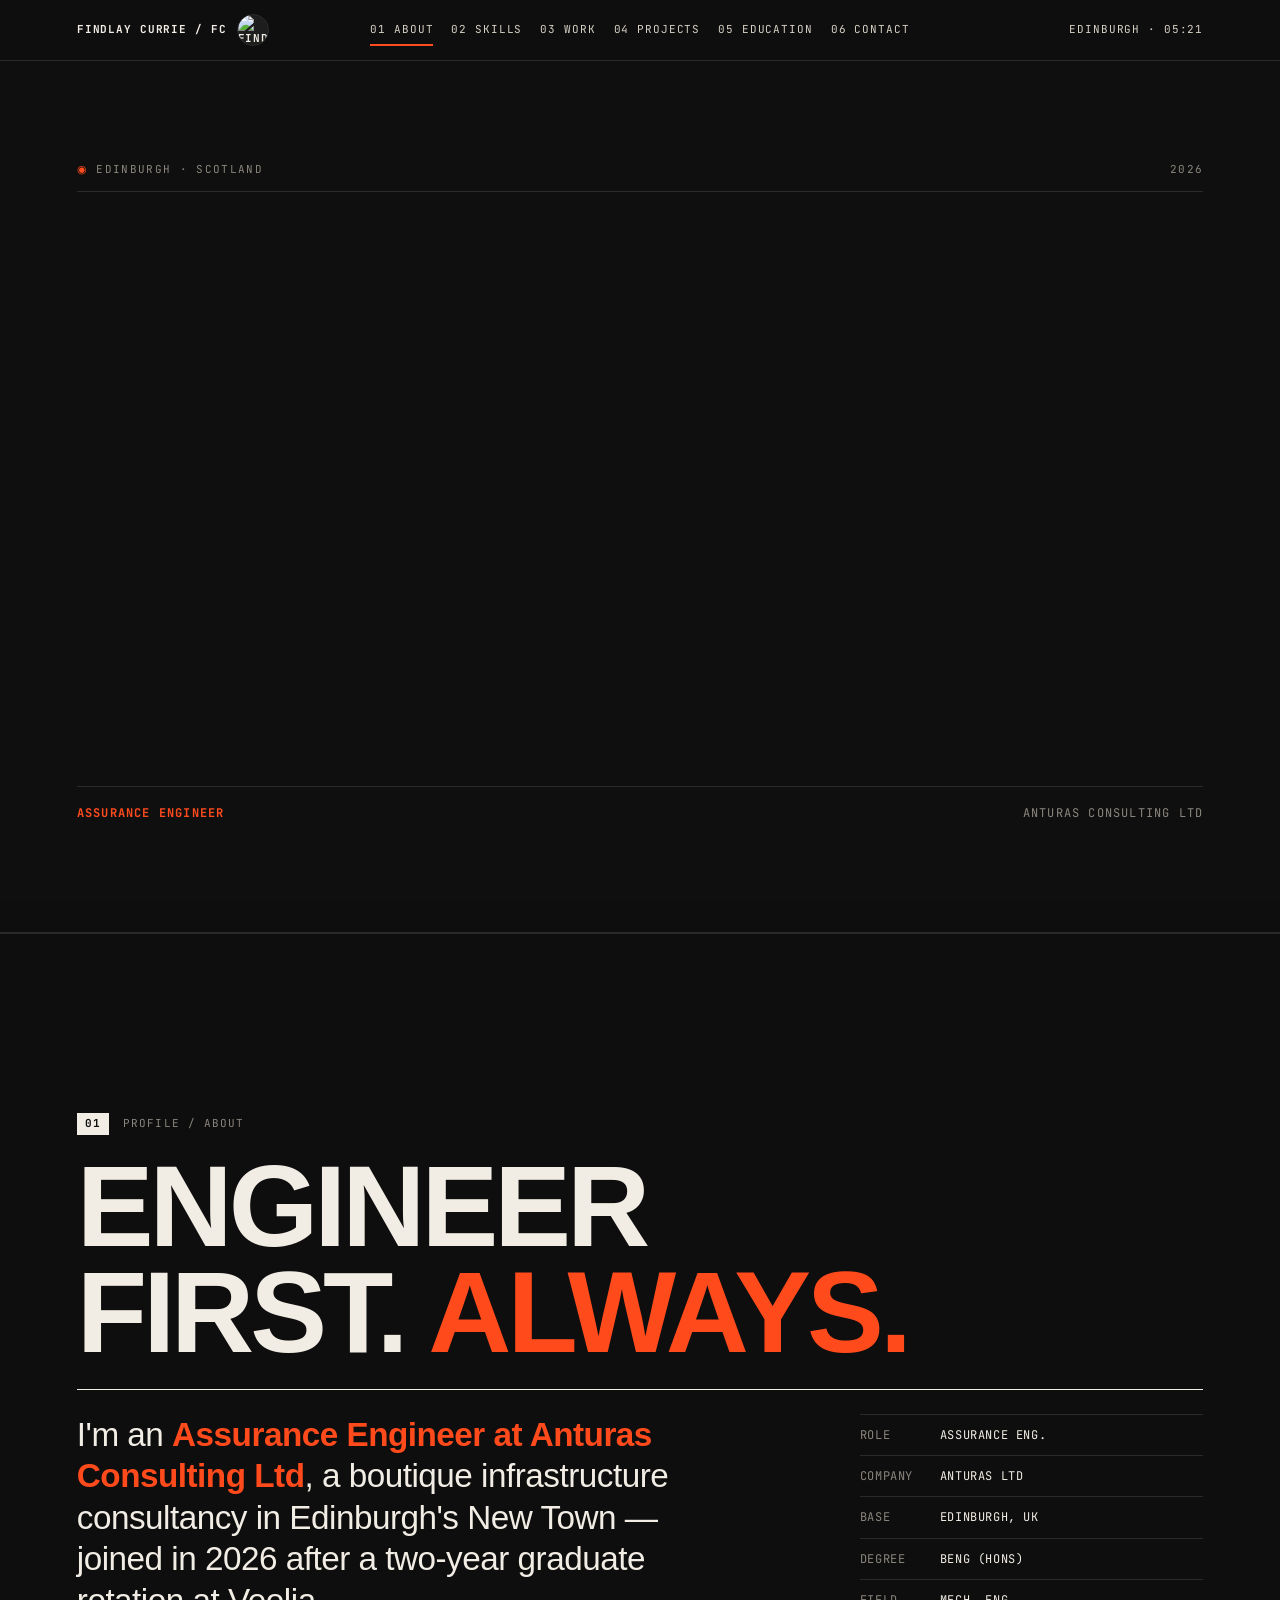
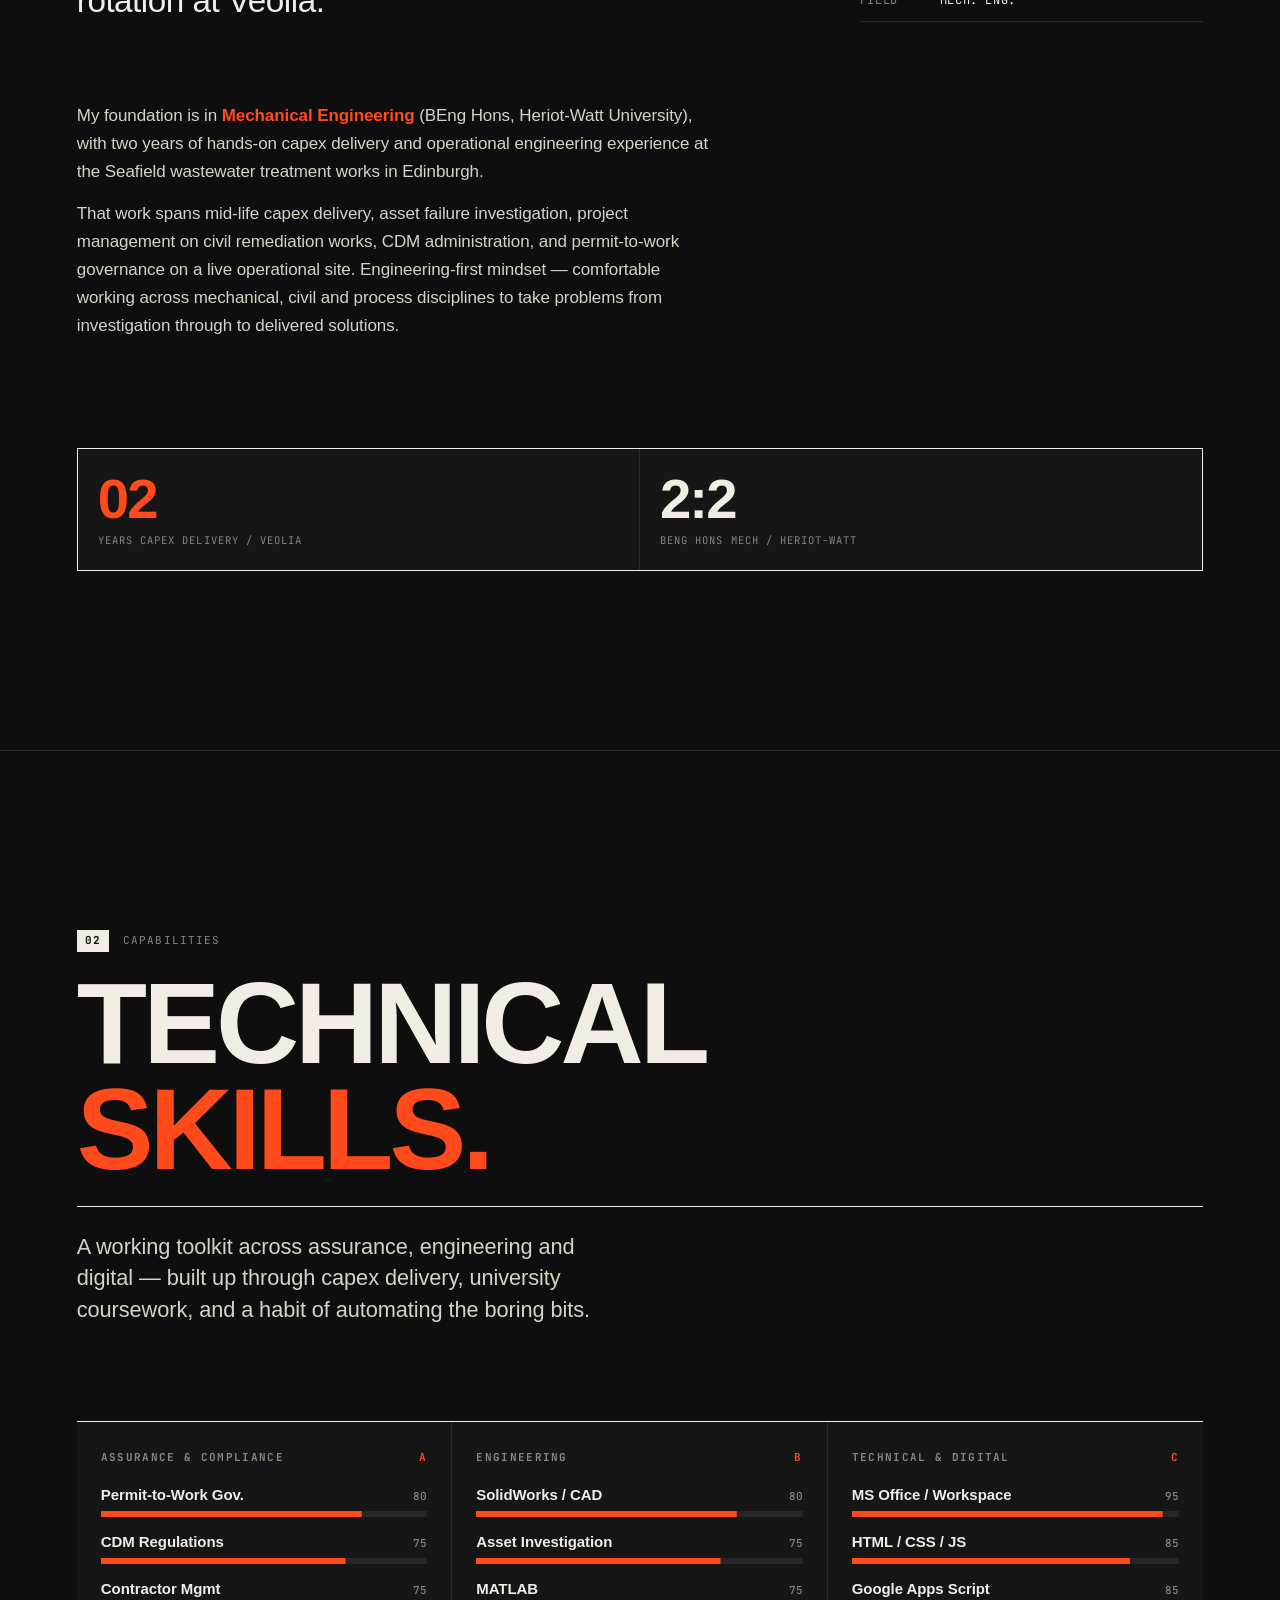
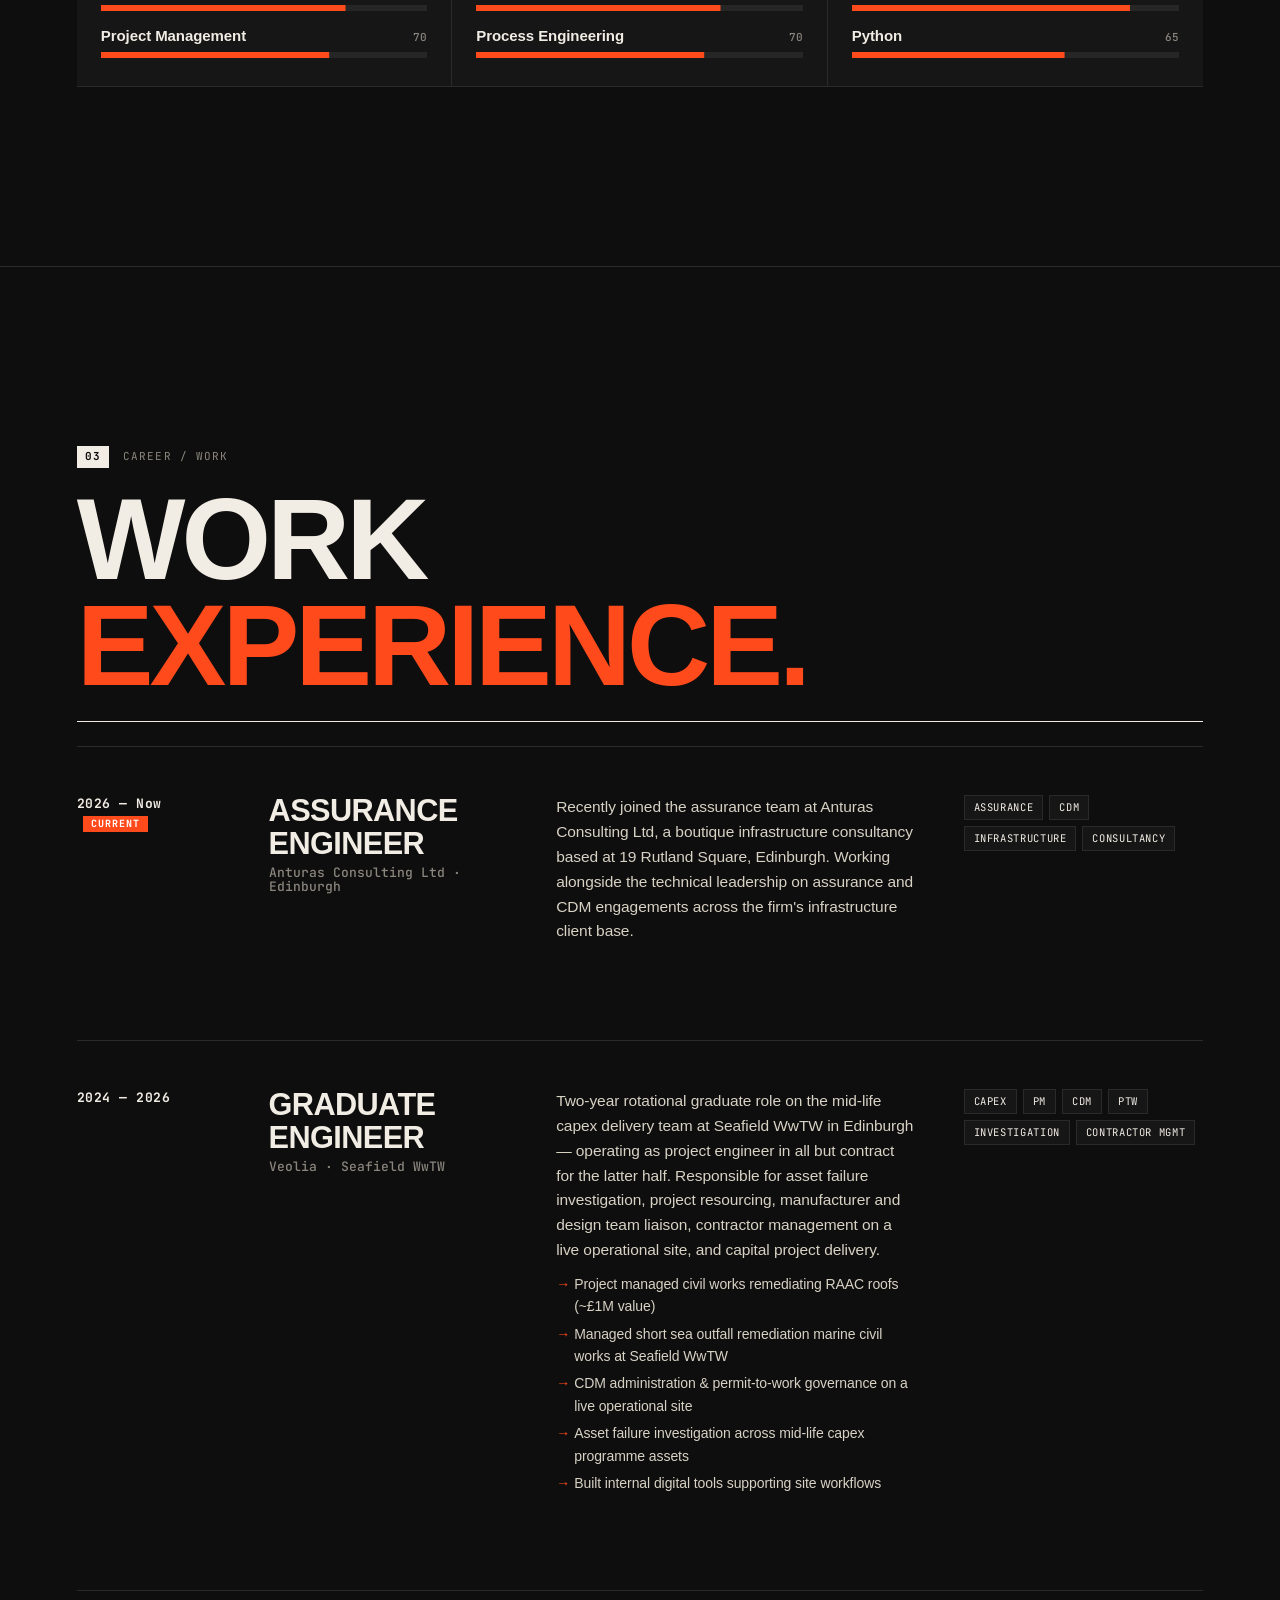
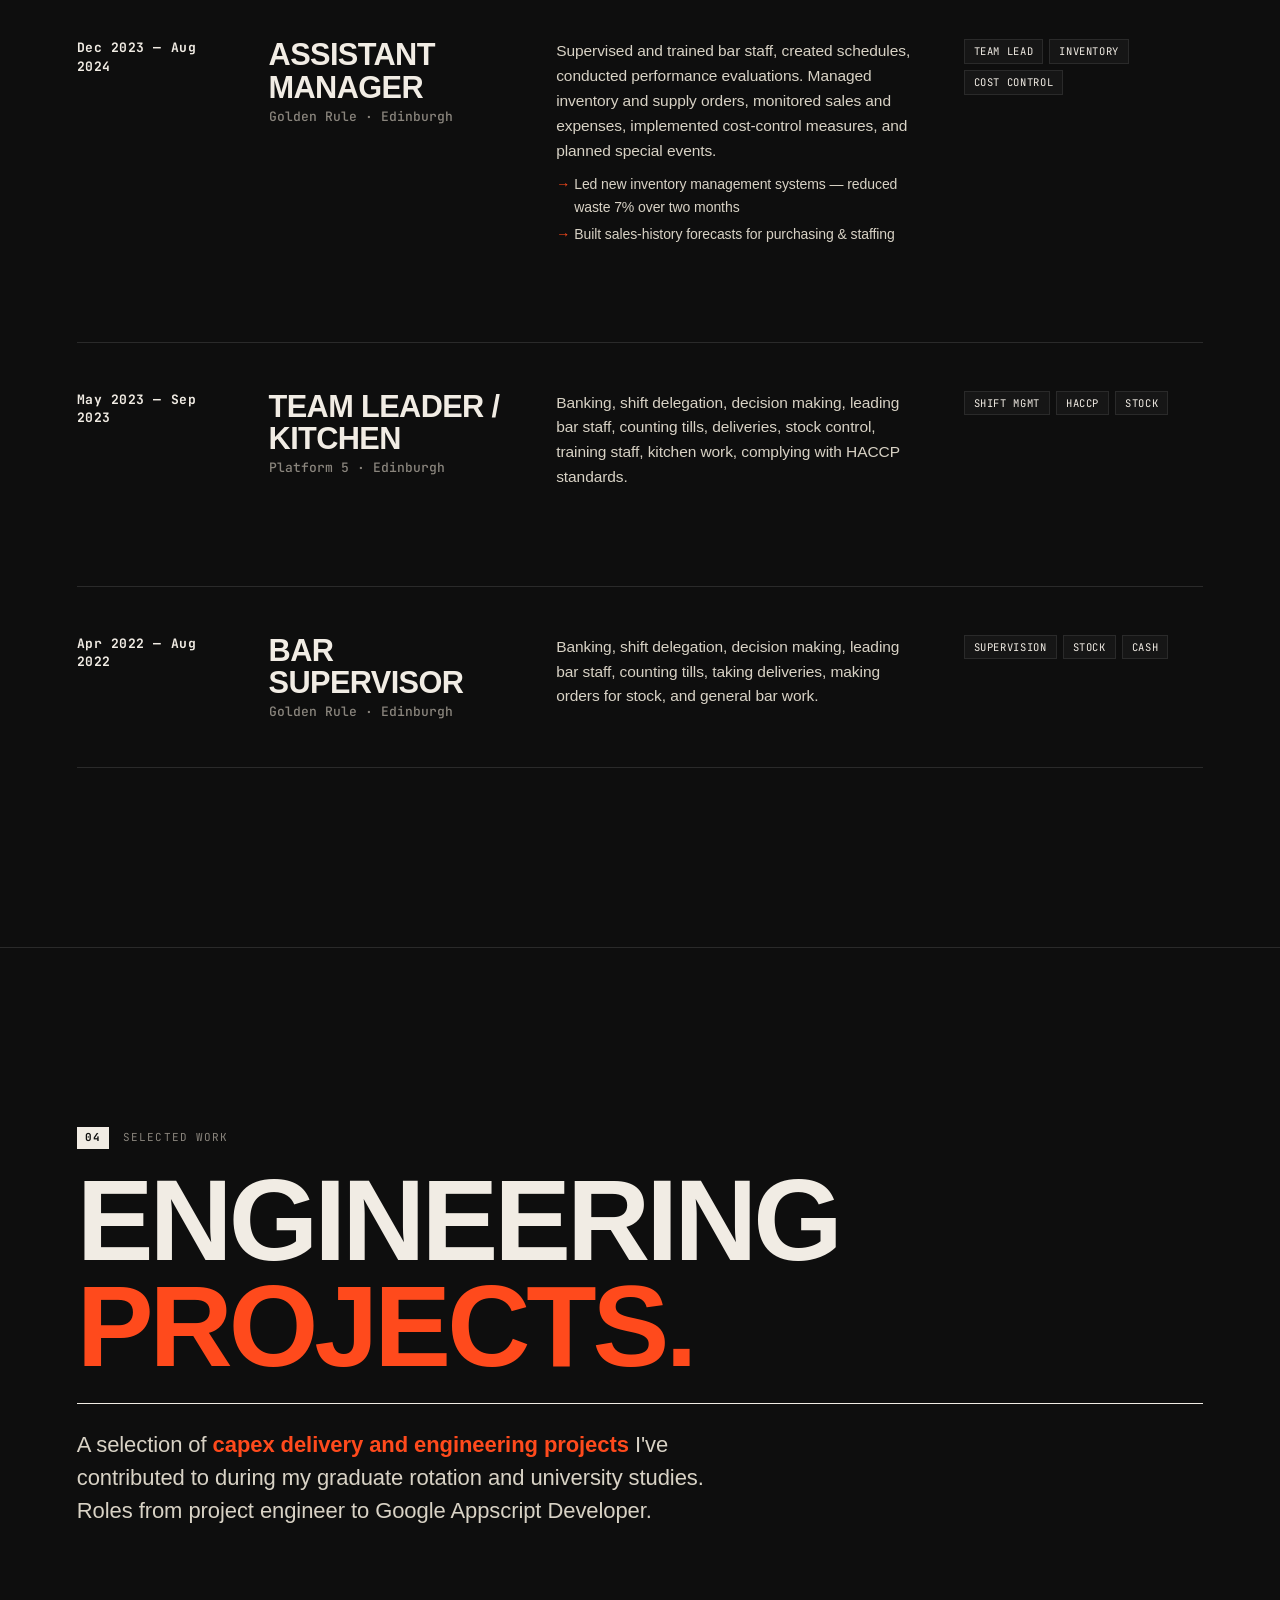
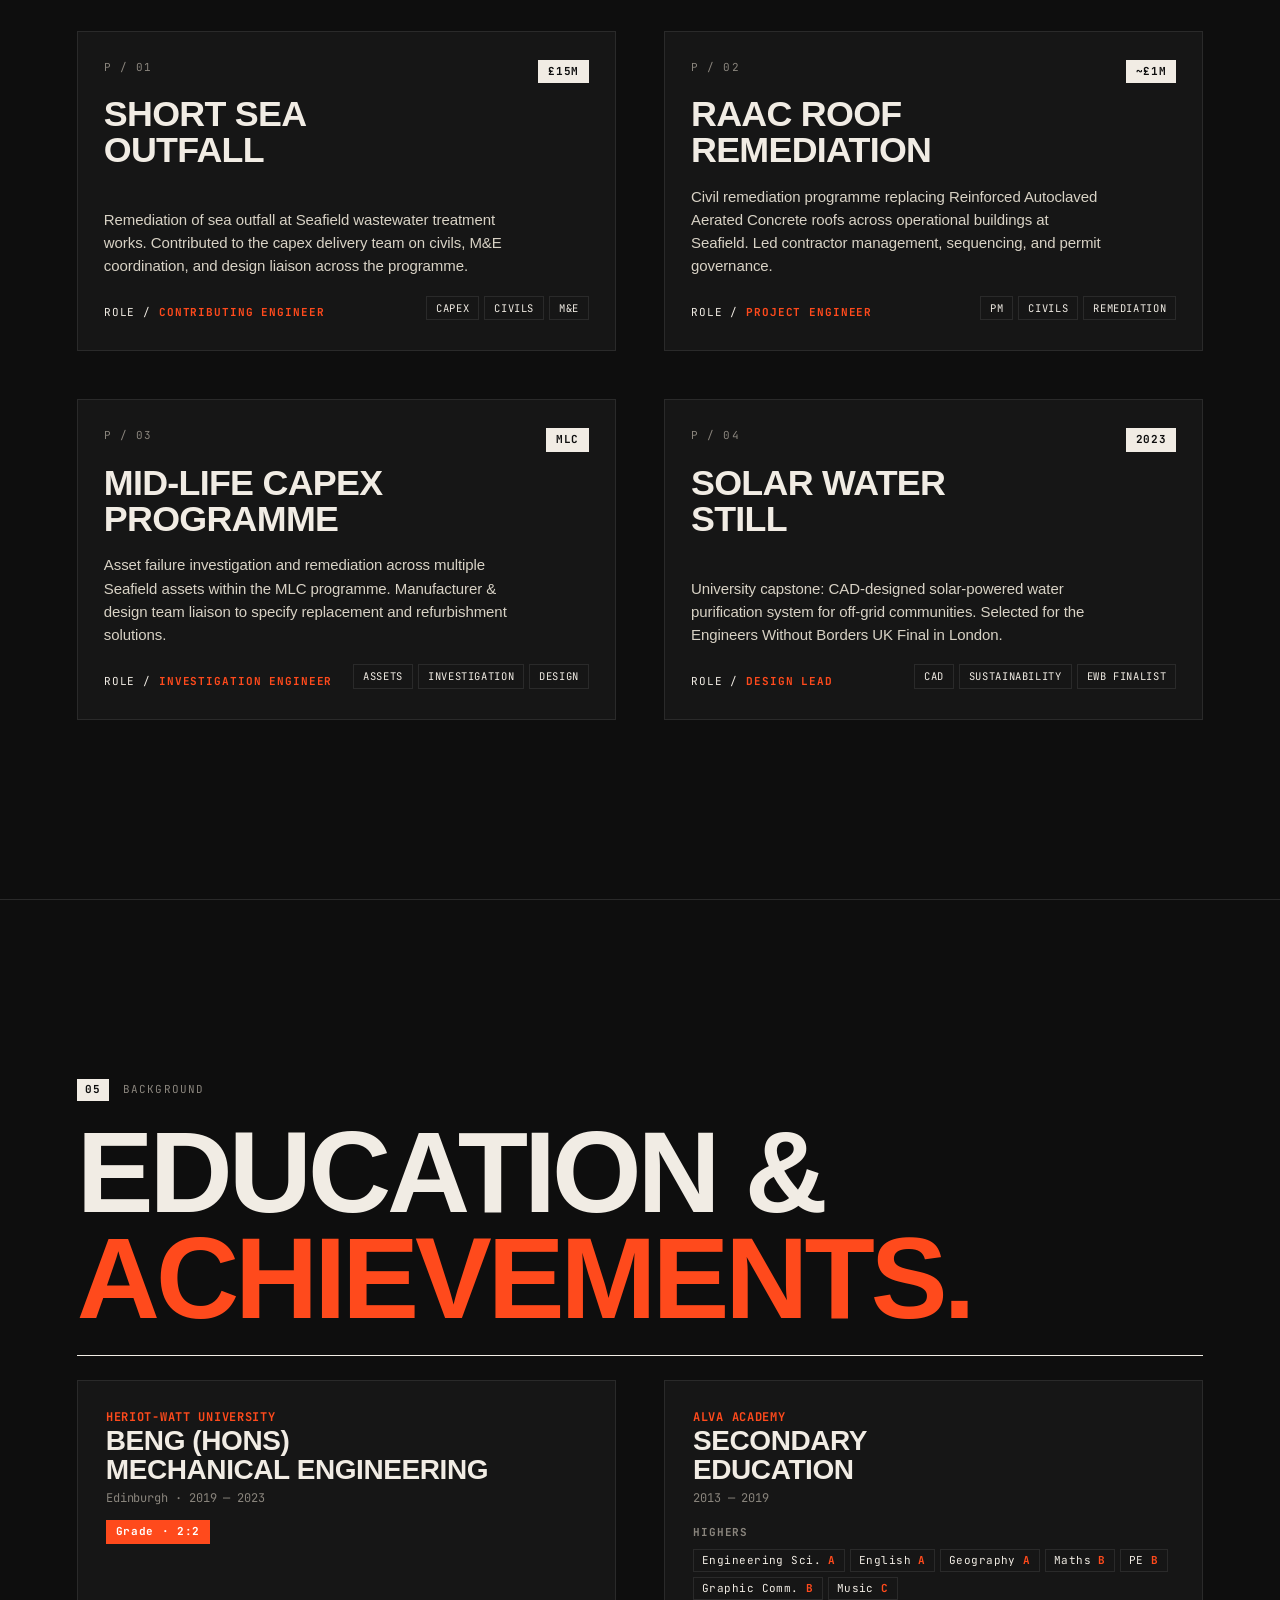
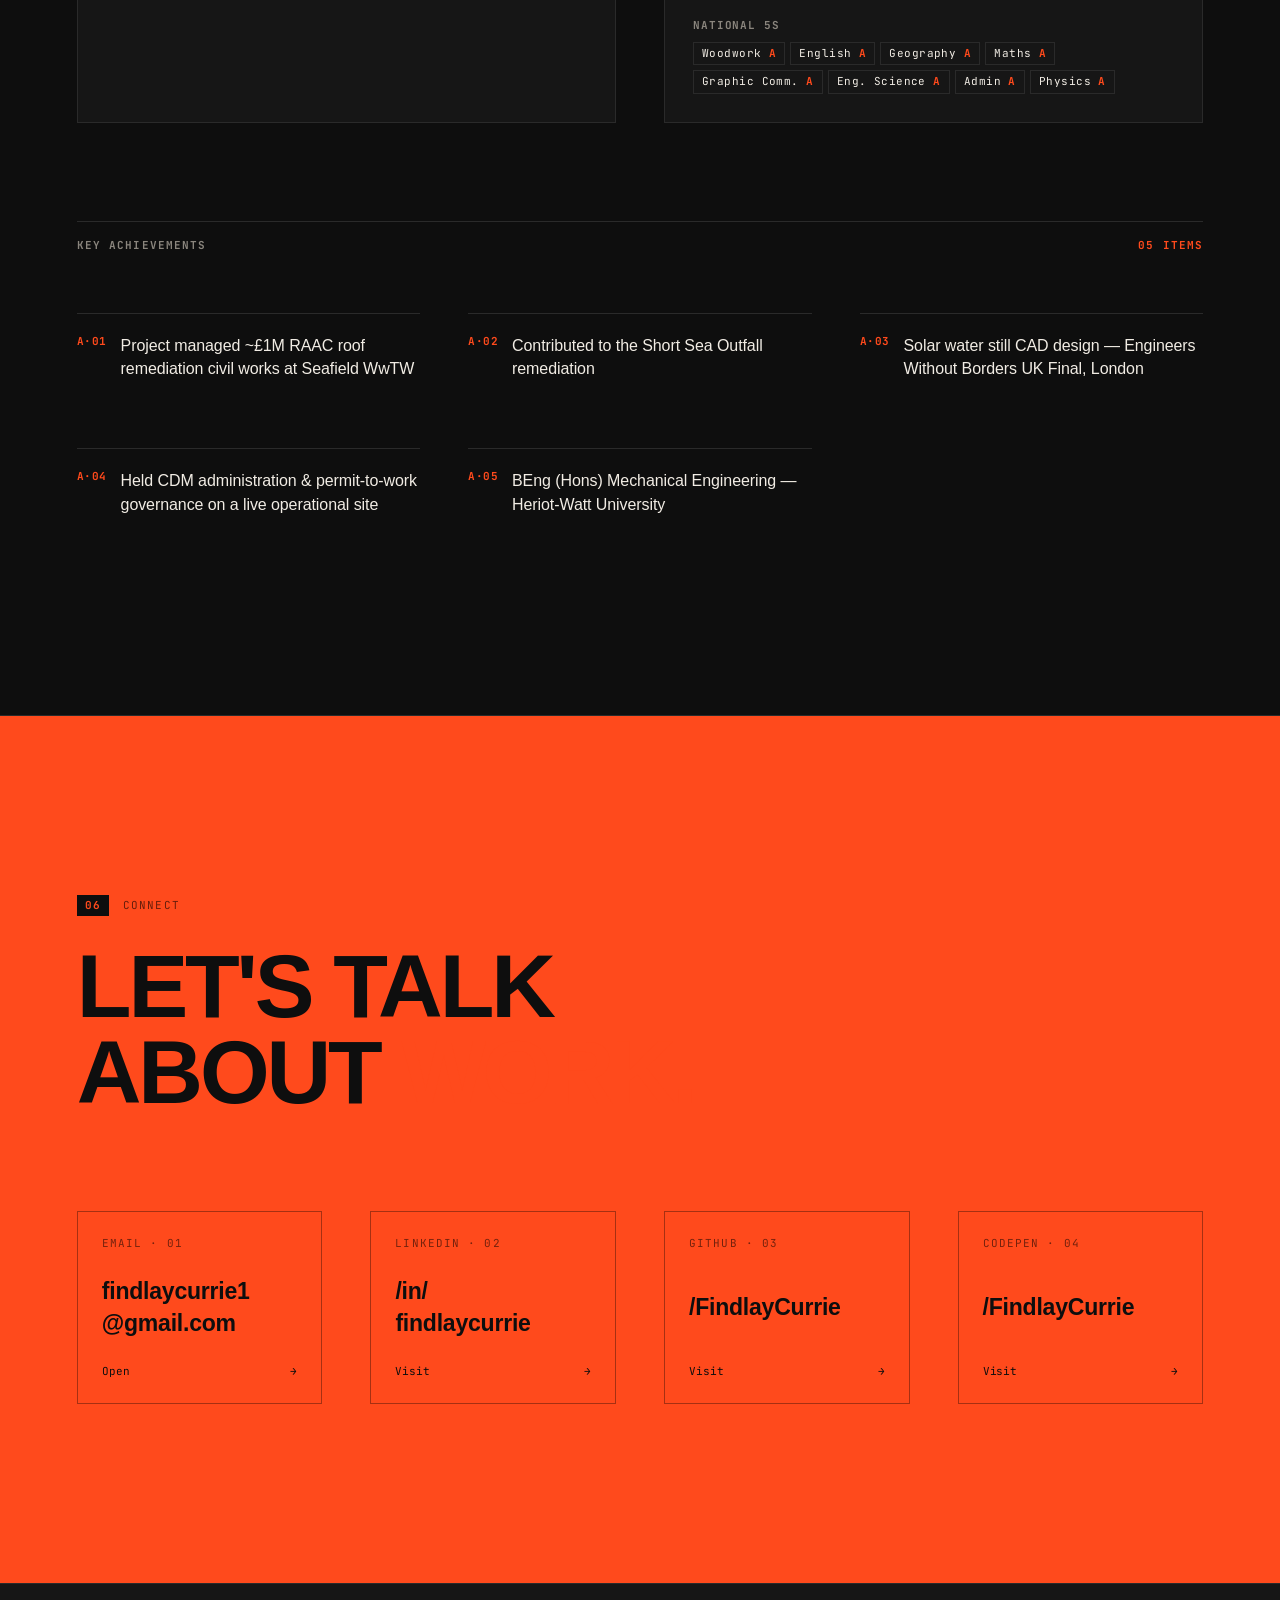
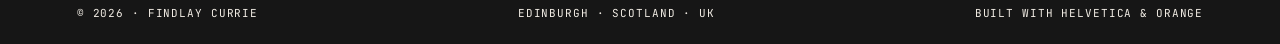
==== commit 3330bd63: "Update index.html" ====
--- a/docs/index.html
+++ b/docs/index.html
@@ -722,9 +722,9 @@
 <div class="progress" aria-hidden="true"><div class="progress__fill"></div></div>
 
 <header class="nav">
-  <div class="nav__brand">
+<div class="nav__brand">
+    <span>Findlay&nbsp;Currie / FC</span>
     <img class="nav__avatar" src="profile.jpg" alt="Findlay Currie">
-    <span>Findlay&nbsp;Currie / FC</span>
   </div>
   <nav class="nav__center" id="navMenu">
     <a href="#about">01 About</a>
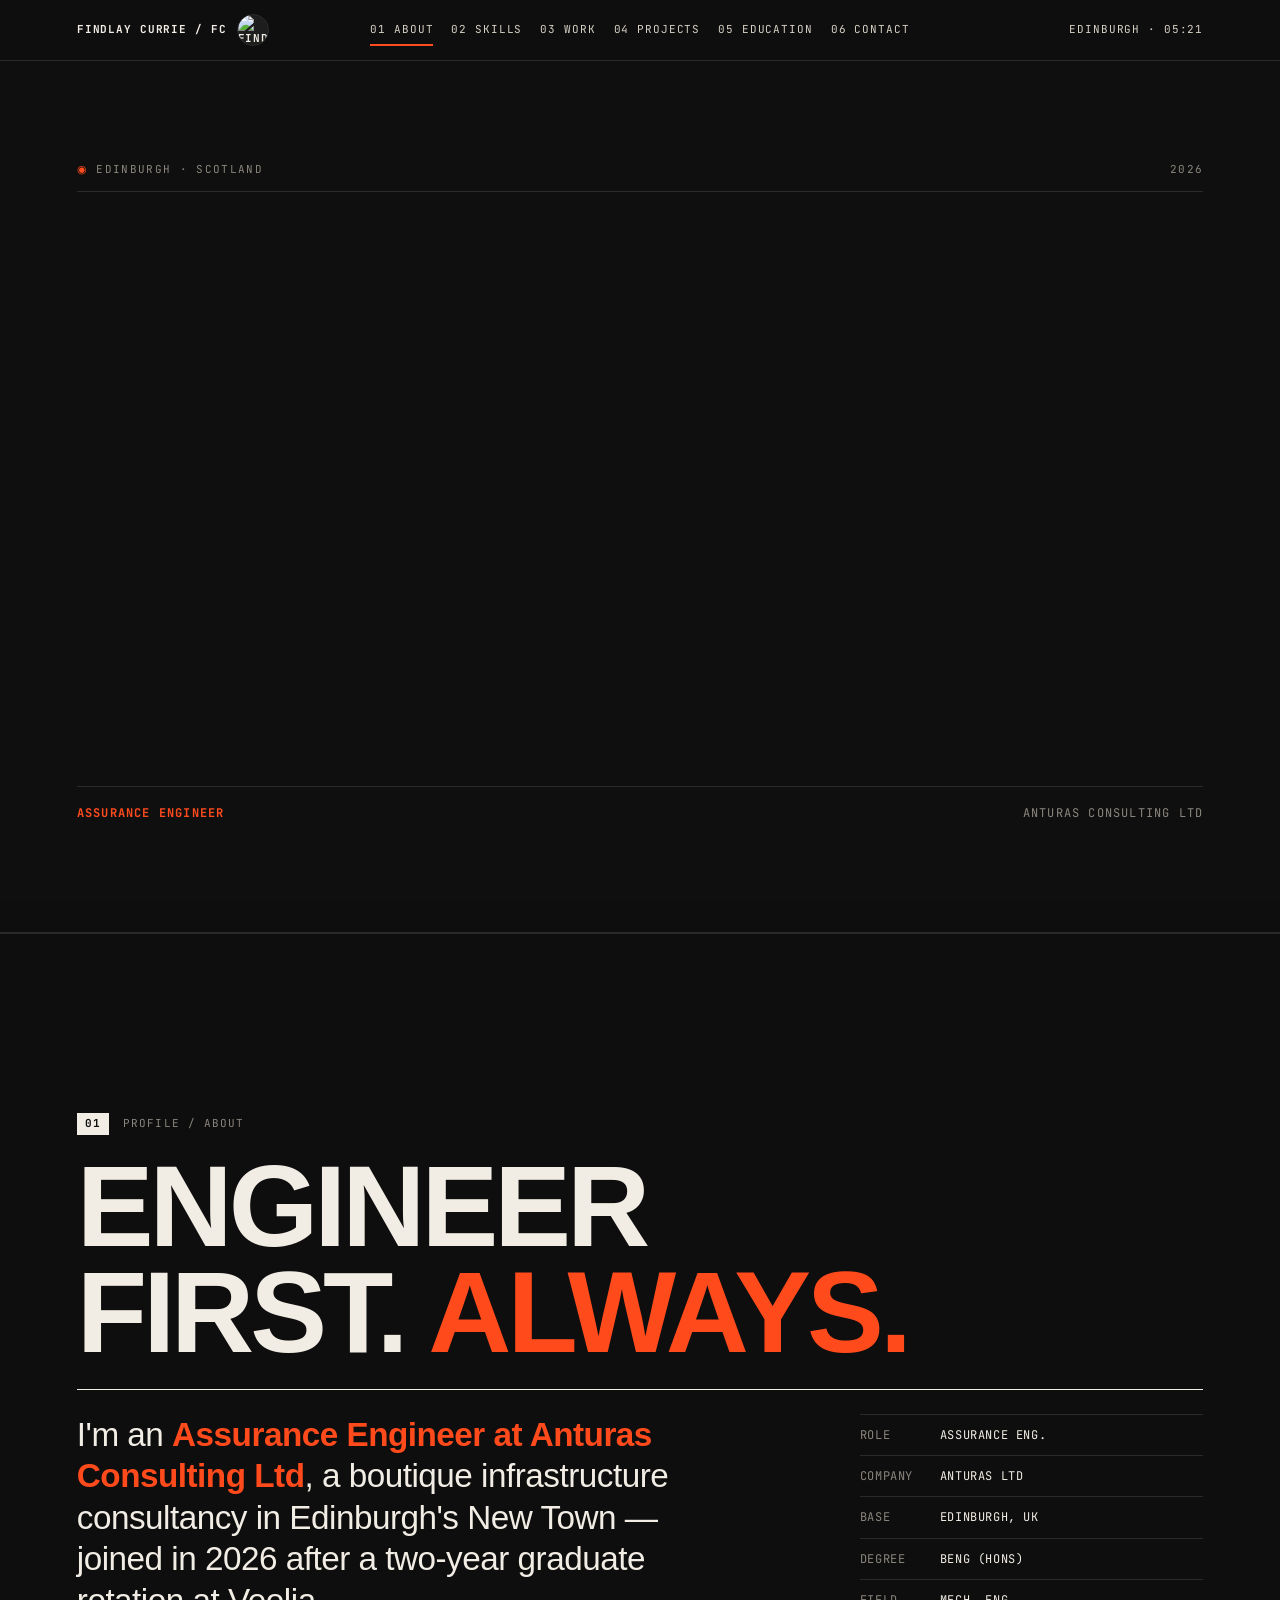
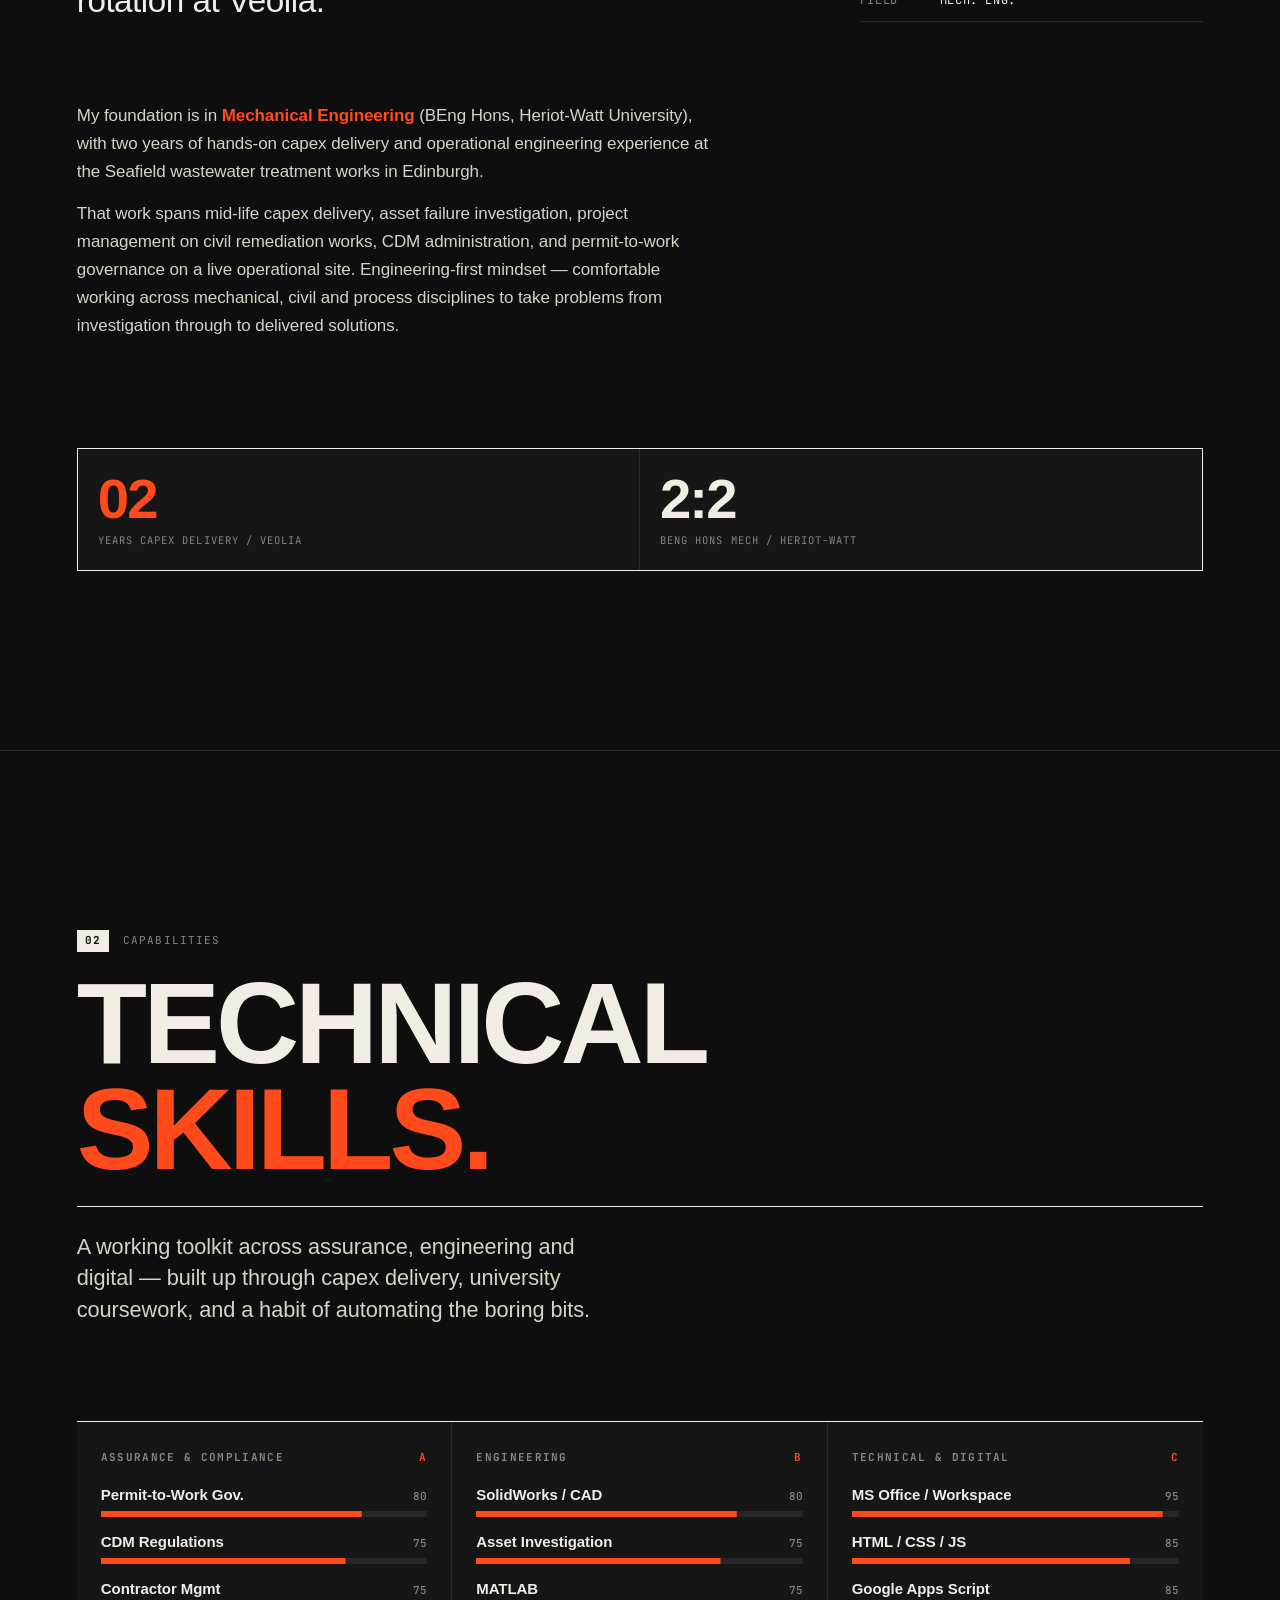
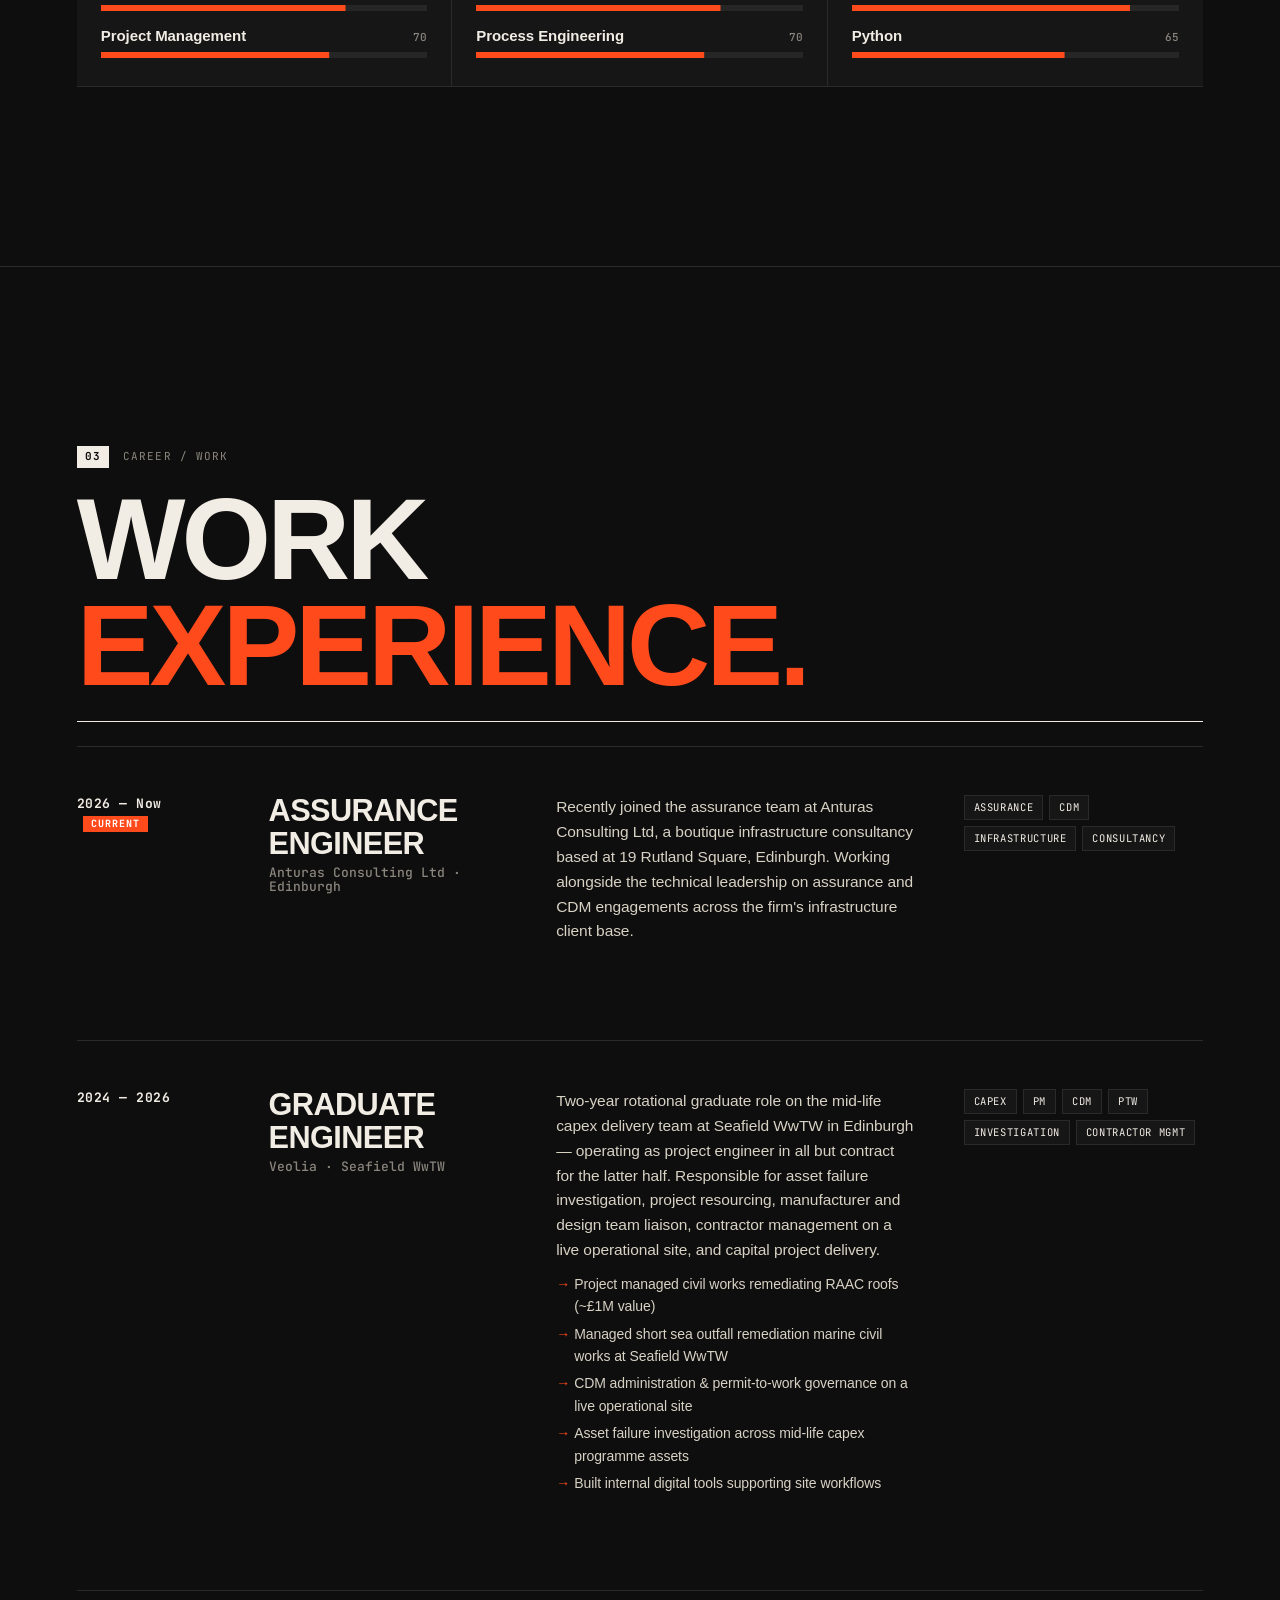
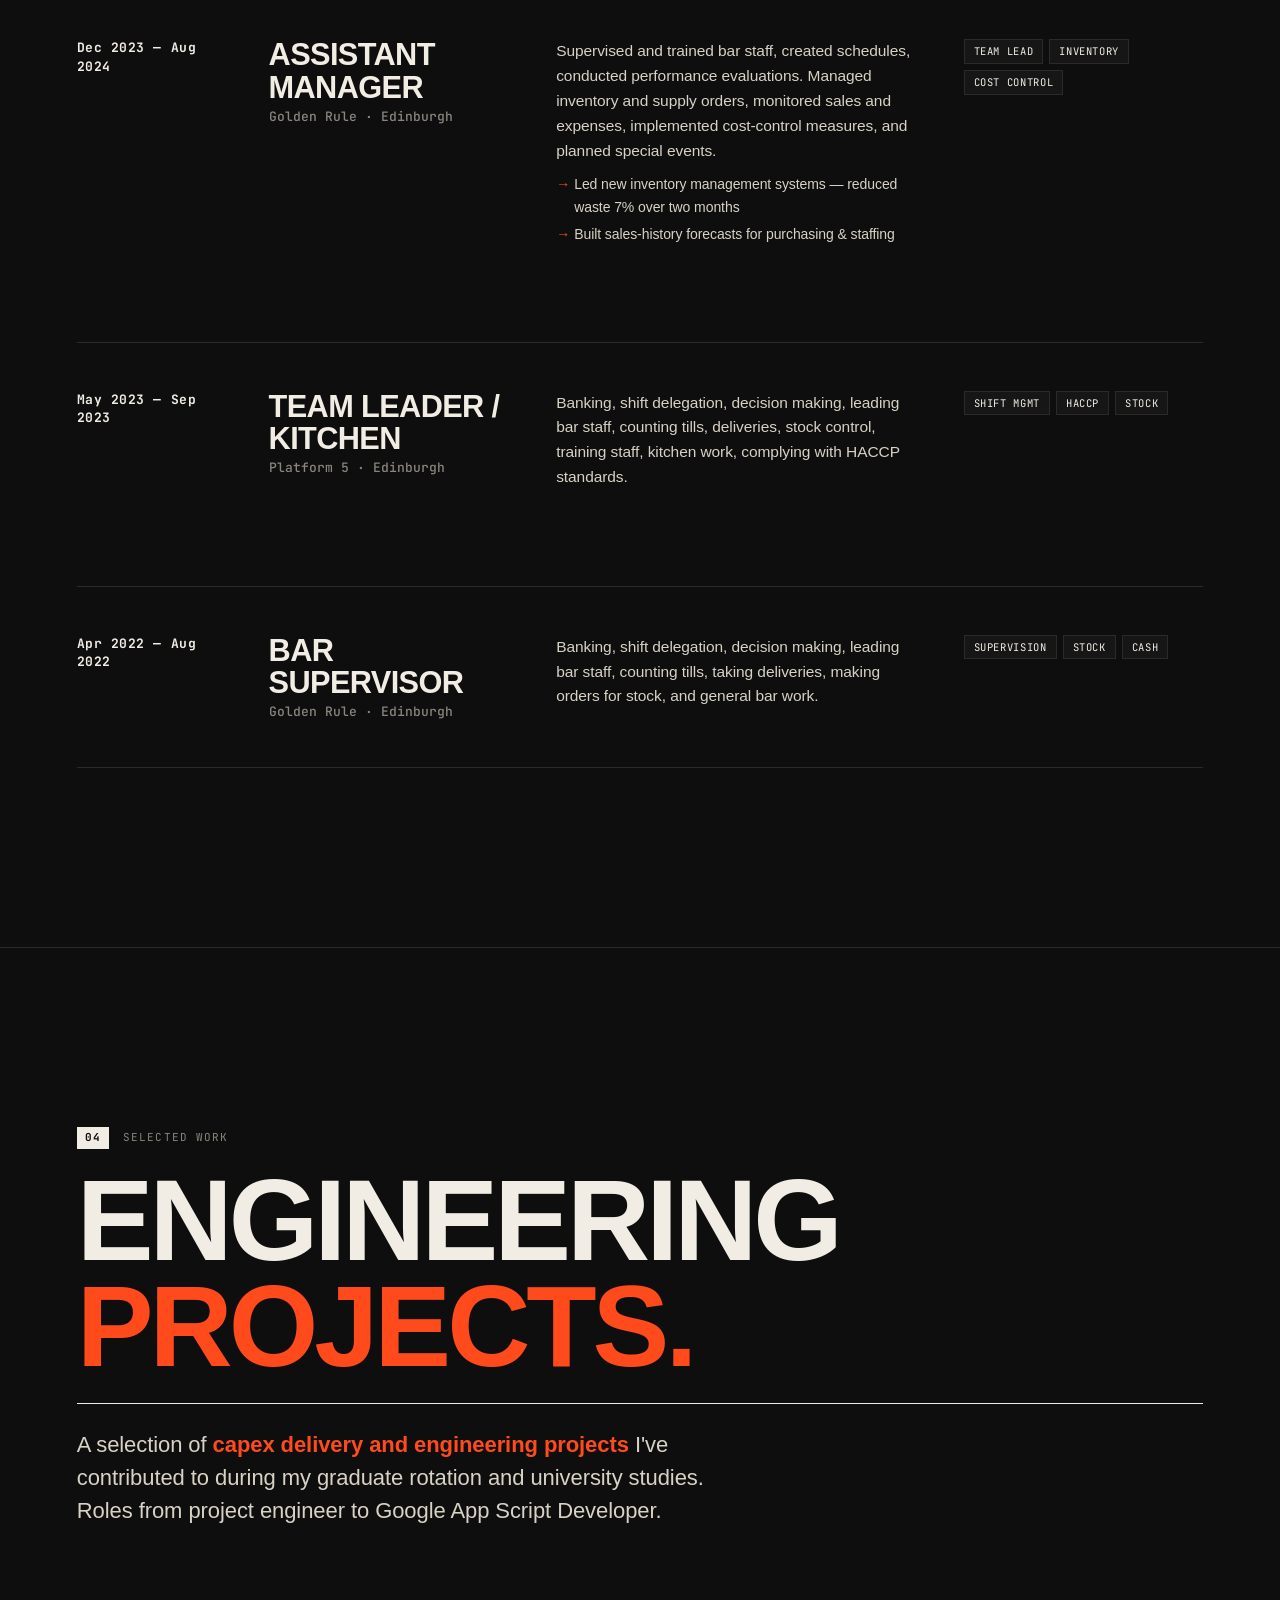
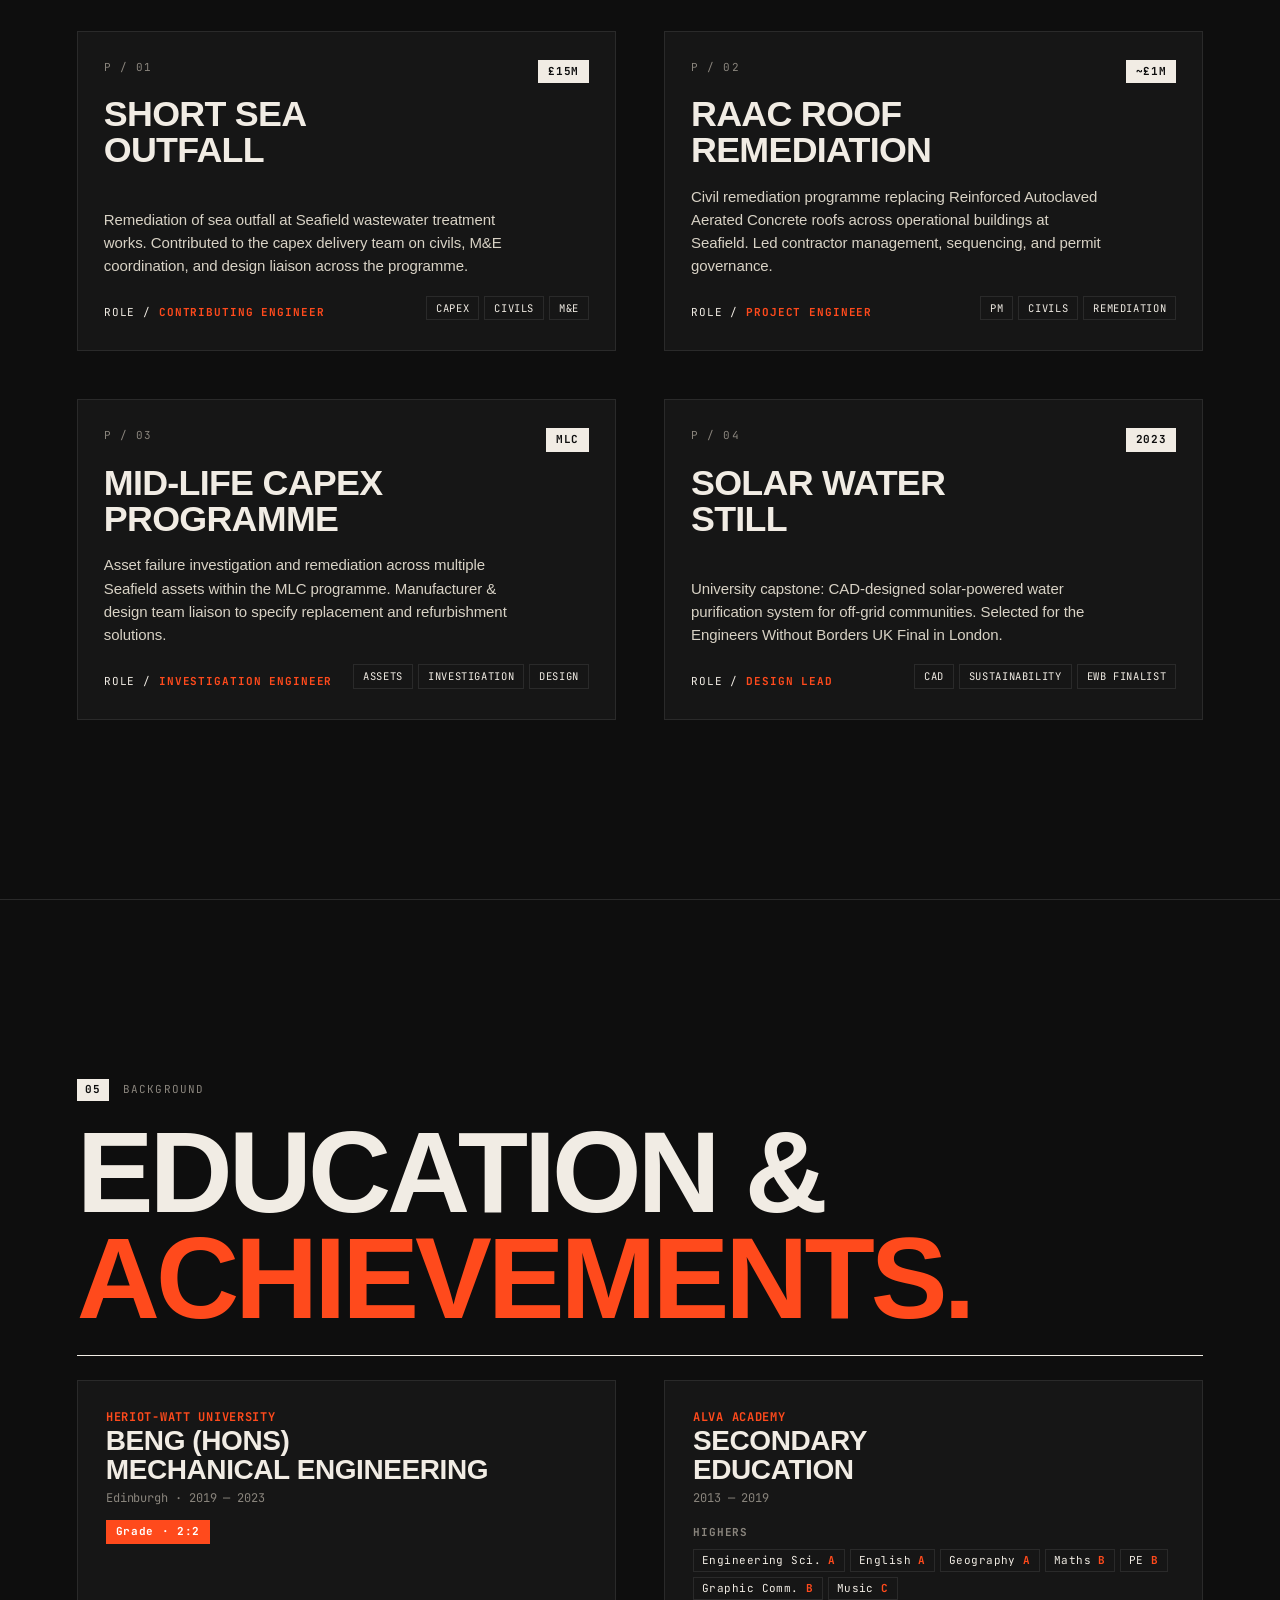
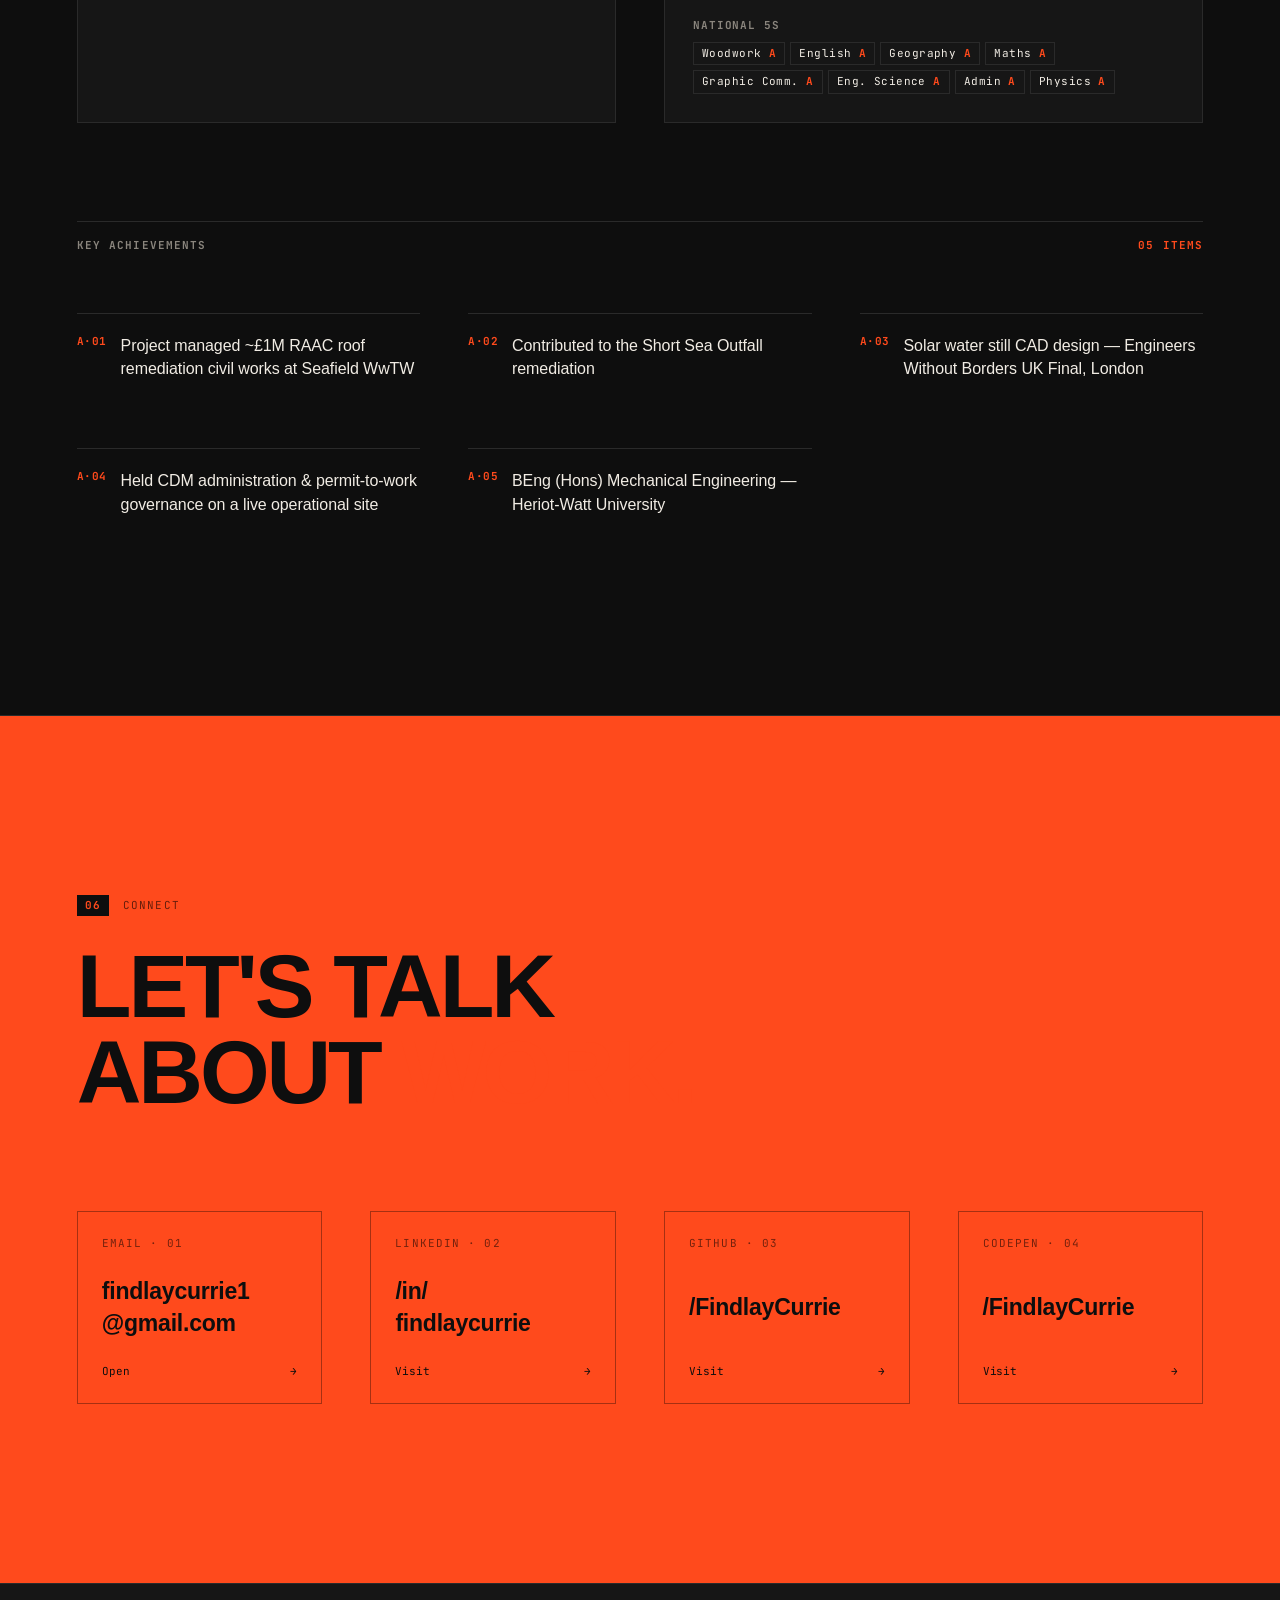
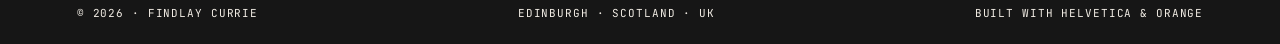
==== commit 8e7ebc34: "Update index.html" ====
--- a/docs/index.html
+++ b/docs/index.html
@@ -909,7 +909,7 @@
   <div class="rule"></div>
 
   <div class="grid12">
-    <p class="proj__intro fx-up">A selection of <b>capex delivery and engineering projects</b> I've contributed to during my graduate rotation and university studies. Roles from project engineer to Google Appscript Developer.</p>
+    <p class="proj__intro fx-up">A selection of <b>capex delivery and engineering projects</b> I've contributed to during my graduate rotation and university studies. Roles from project engineer to Google App Script Developer.</p>
 
     <div class="proj__grid">
       <article class="proj fx-up">
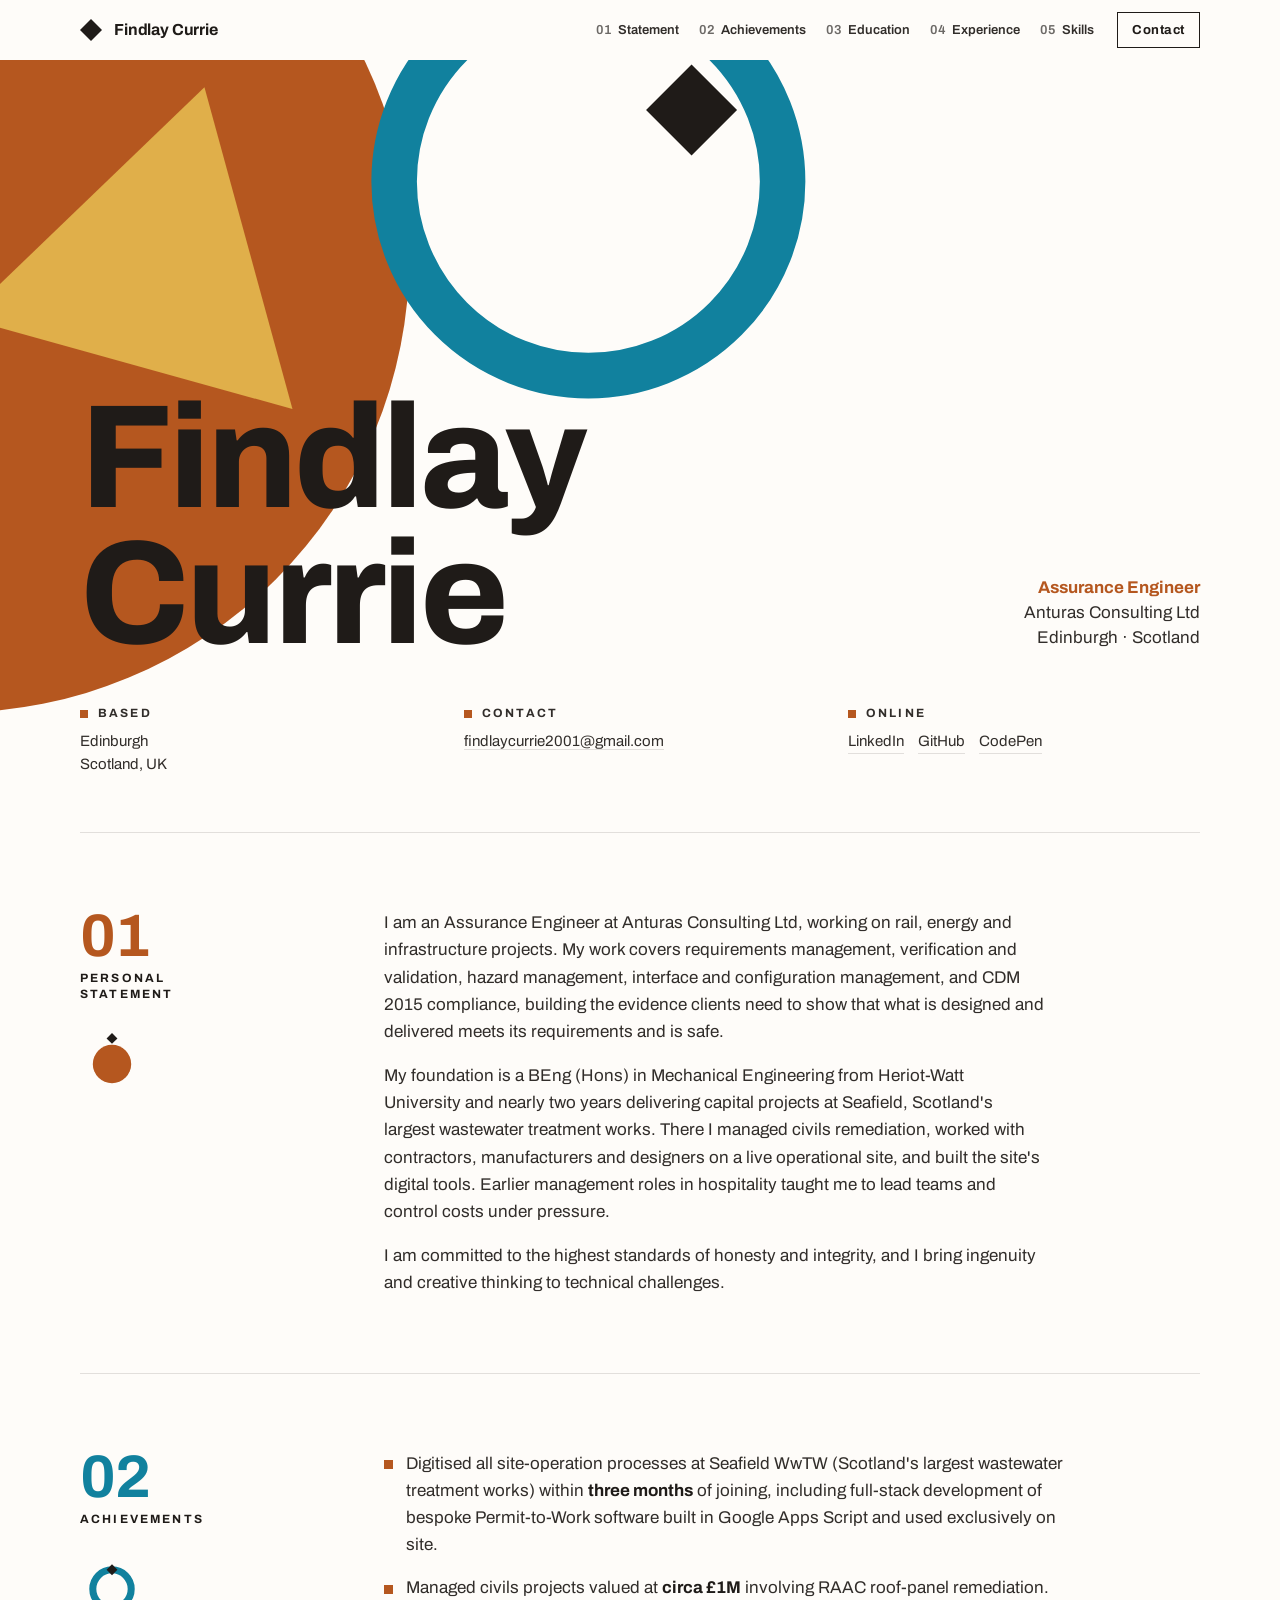
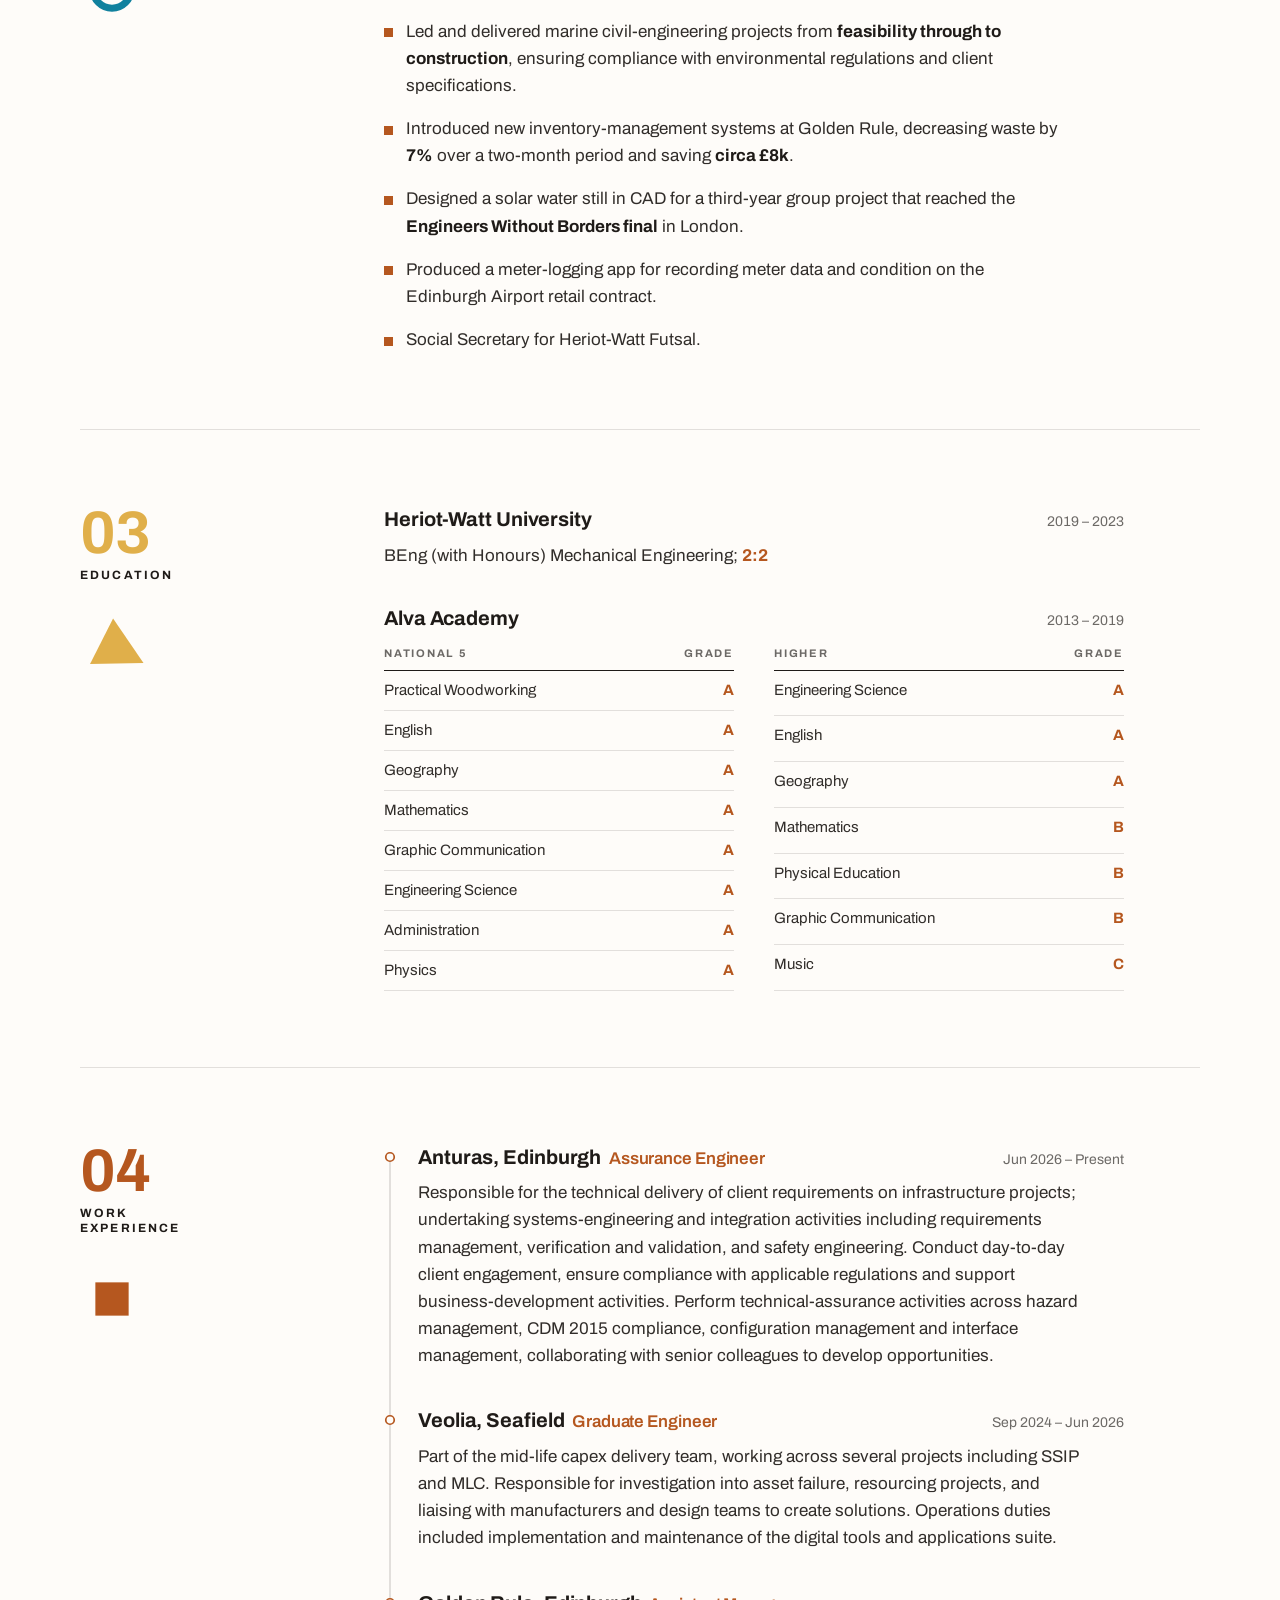
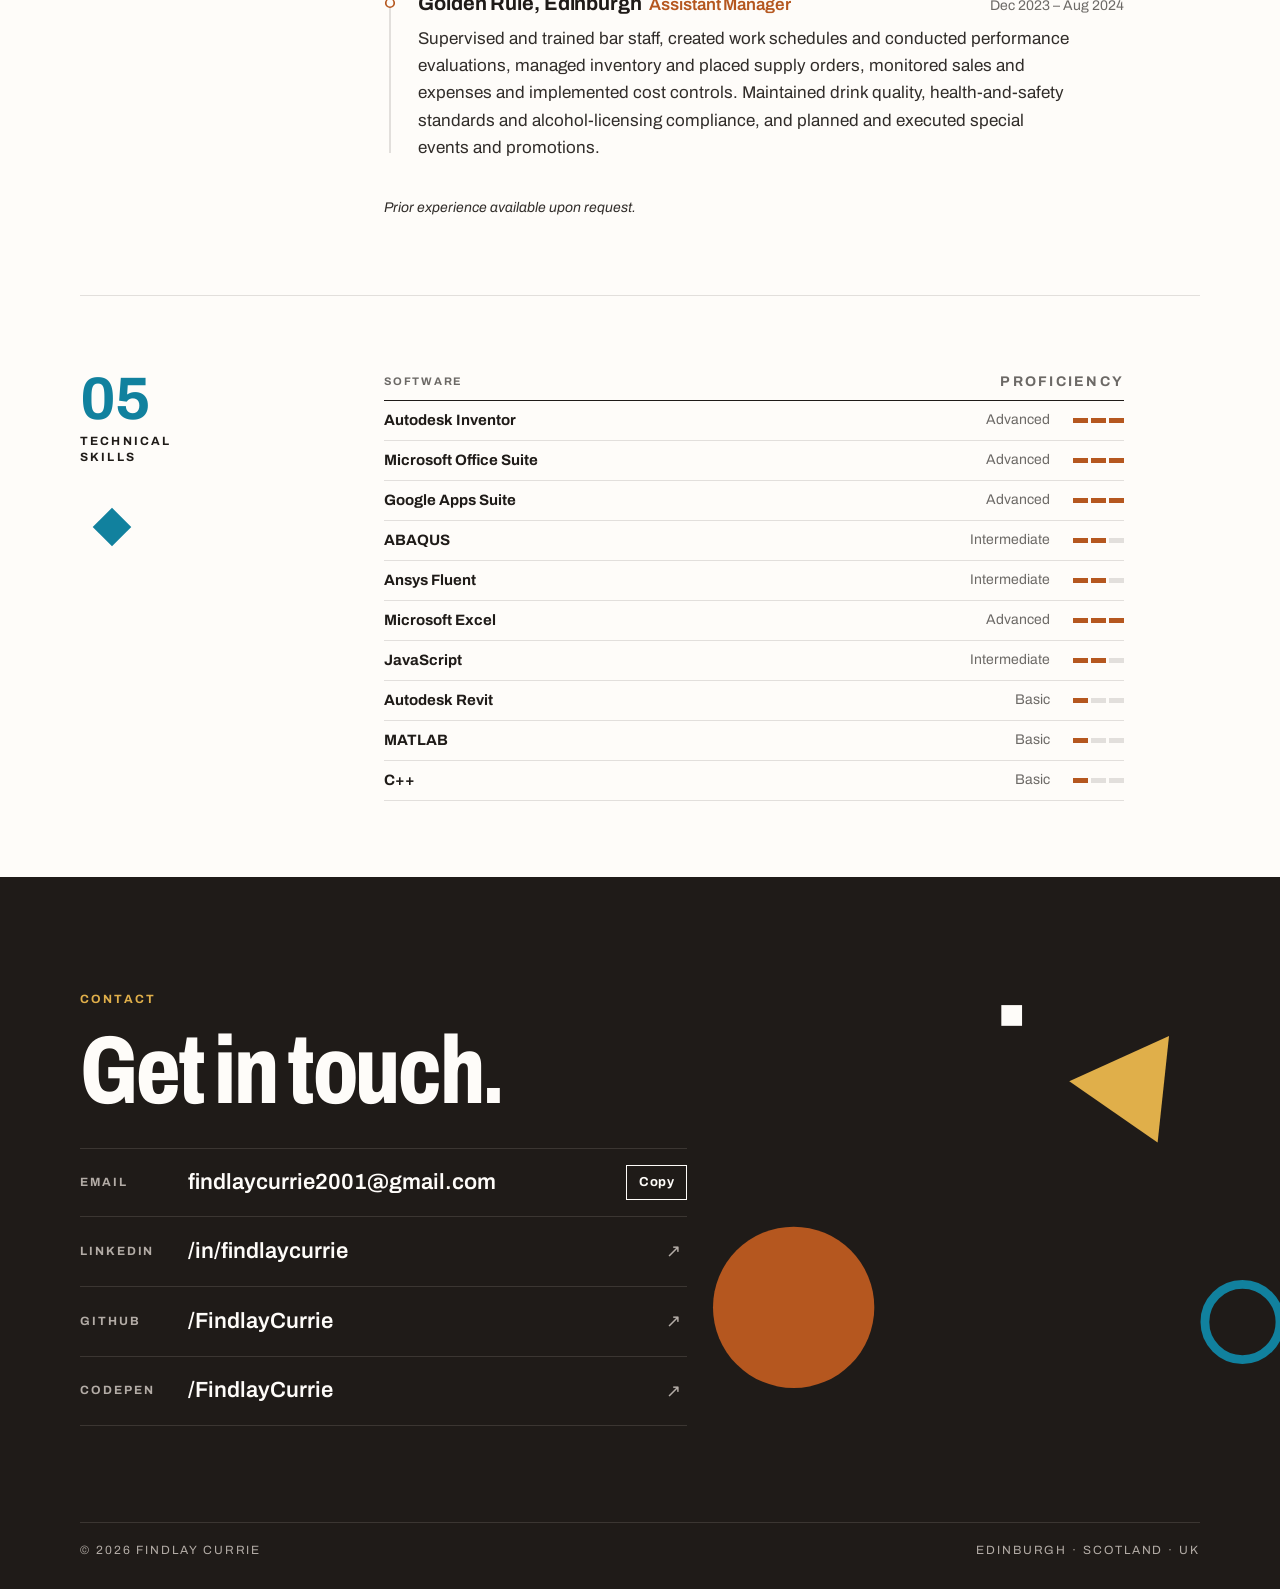
==== commit 627119b4: "Update index.html UI Update" ====
--- a/docs/index.html
+++ b/docs/index.html
@@ -1,1153 +1,615 @@
-<!DOCTYPE html>
-<html lang="en" data-surface="ink" data-density="loose">
+<!doctype html>
+<html lang="en-GB">
 <head>
-<meta charset="UTF-8">
-<meta name="viewport" content="width=device-width, initial-scale=1">
-<title>Findlay Currie — Assurance Engineer</title>
-<meta name="description" content="Findlay Currie — Assurance Engineer at Anturas Consulting Ltd. Edinburgh, Scotland.">
-<meta name="google-site-verification" content="a22581f5afe0b083" />
+<meta charset="utf-8">
+<meta name="viewport" content="width=device-width, initial-scale=1, viewport-fit=cover">
+<title>Findlay Currie Portfolio</title>
+<meta name="description" content="Findlay Currie, Assurance Engineer at Anturas Consulting Ltd, Edinburgh.">
+<meta name="theme-color" content="#fefcf9">
 <link rel="preconnect" href="https://fonts.googleapis.com">
 <link rel="preconnect" href="https://fonts.gstatic.com" crossorigin>
-<link href="https://fonts.googleapis.com/css2?family=JetBrains+Mono:wght@400;500;700&display=swap" rel="stylesheet">
+<link rel="stylesheet" href="https://fonts.googleapis.com/css2?family=Archivo:wdth,wght@62..125,100..900&display=swap">
 <style>
-/* ---------- TOKENS ---------- */
+/* Layout: the CV sheet on screen. Bauhaus shape cluster bleeding off the top-left behind the name,
+   then numbered sections on a sticky label column + content column, closing on an ink contact band
+   where the same shapes reassemble. Shapes, bullets, bars and the nav mark change as you scroll. */
 :root{
-  --bg:#F1ECE4;
-  --bg-2:#E7E0D4;
-  --ink:#0E0E0E;
-  --ink-2:#1a1a1a;
-  --muted:#6b6660;
-  --rule:#0E0E0E;
-  --orange:#FF4A1C;
-  --orange-2:#FF7A3E;
-  --paper:#FAF6EF;
-  --sans: "Helvetica Neue", Helvetica, Arial, "Liberation Sans", sans-serif;
-  --mono: "JetBrains Mono", ui-monospace, "SF Mono", Menlo, monospace;
-  --gutter: clamp(16px, 3vw, 36px);
-  --pad: clamp(20px, 4vw, 56px);
+  --paper:#fefcf9;
+  --ink:#1f1b18;
+  --ink-2:#312d2a;
+  --muted:#6c6966;
+  --rule:#e2dfdc;
+  --rust:#b5571f;
+  --teal:#11819e;
+  --mustard:#e0af4a;
+  --on-ink:#fefcf9;
+  --on-ink-muted:#b3aca6;
+  --on-ink-rule:#3b3632;
+  --accent:var(--ink);
+
+  --font:"Archivo","Helvetica Neue",Helvetica,Arial,sans-serif;
+  --step-label:12px;
+  --step-small:14px;
+  --step-0:17px;
+  --step-1:20px;
+  --hero:clamp(58px,11.5vw,150px);
+  --navh:60px;
+  --gutter-l:max(clamp(16px,4vw,40px),env(safe-area-inset-left,0px));
+  --gutter-r:max(clamp(16px,4vw,40px),env(safe-area-inset-right,0px));
+  --ease:cubic-bezier(.7,0,.2,1);
+  color-scheme:light;
 }
-
-*,*::before,*::after{box-sizing:border-box;margin:0;padding:0}
-html{scroll-behavior:smooth;-webkit-text-size-adjust:100%}
-body{
-  background:var(--bg);
-  color:var(--ink);
-  font-family:var(--sans);
-  font-weight:400;
-  font-size:16px;
-  line-height:1.4;
-  -webkit-font-smoothing:antialiased;
-  overflow-x:hidden;
-  letter-spacing:-0.005em;
+*,*::before,*::after{box-sizing:border-box}
+html{scroll-behavior:smooth;scroll-padding-top:calc(var(--navh) + 12px)}
+body{margin:0;background:var(--paper);color:var(--ink);font-family:var(--font);font-size:var(--step-0);line-height:1.6;-webkit-font-smoothing:antialiased;text-rendering:optimizeLegibility;overflow-x:clip}
+a{color:inherit}
+:focus-visible{outline:2px solid var(--teal);outline-offset:3px}
+.band{padding-left:var(--gutter-l);padding-right:var(--gutter-r)}
+.wrap{max-width:1120px;margin-inline:auto}
+.label{font-size:var(--step-label);font-weight:700;letter-spacing:.18em;text-transform:uppercase;line-height:1.3}
+
+/* ---------- nav bar ---------- */
+.bar{position:fixed;inset:0 0 auto;z-index:30;padding-top:env(safe-area-inset-top,0px);background:var(--paper);transition:box-shadow .3s}
+.bar.is-solid{box-shadow:0 1px 0 var(--rule)}
+.bar-in{height:var(--navh);display:flex;align-items:center;gap:14px}
+.brand{display:flex;align-items:center;gap:12px;text-decoration:none;flex:none}
+.mark{--c:var(--accent);width:22px;height:22px;flex:none;background-color:var(--c);border-radius:0;
+  clip-path:polygon(50% 0,100% 50%,50% 100%,0 50%);box-shadow:inset 0 0 0 0 var(--c);
+  transition:clip-path .65s var(--ease),border-radius .65s var(--ease),background-color .4s,box-shadow .4s,transform .65s var(--ease)}
+.mark[data-shape="circle"]{clip-path:polygon(0 0,100% 0,100% 100%,0 100%);border-radius:50%}
+.mark[data-shape="ring"]{clip-path:polygon(0 0,100% 0,100% 100%,0 100%);border-radius:50%;background-color:transparent;box-shadow:inset 0 0 0 5px var(--c)}
+.mark[data-shape="triangle"]{clip-path:polygon(50% 0,50% 0,100% 100%,0 100%);transform:rotate(-14deg)}
+.mark[data-shape="square"]{clip-path:polygon(0 0,100% 0,100% 100%,0 100%)}
+.brand-name{font-weight:700;font-size:16px;letter-spacing:-.01em;opacity:0;transform:translateY(6px);transition:opacity .3s,transform .3s}
+.bar.show-brand .brand-name{opacity:1;transform:none}
+.now{display:none;align-items:baseline;gap:8px;font-weight:600;font-size:15px;min-width:0;white-space:nowrap;overflow:hidden;text-overflow:ellipsis}
+.now-num{color:var(--accent);font-variant-numeric:tabular-nums;font-weight:700}
+.links{margin:0 0 0 auto;padding:0;list-style:none;display:flex;gap:2px}
+.links a{position:relative;display:inline-flex;gap:6px;align-items:baseline;padding:8px 9px;font-size:13px;font-weight:600;color:var(--ink-2);text-decoration:none}
+.links a span{color:var(--muted);font-variant-numeric:tabular-nums}
+.links a em{font-style:normal}
+.links a::after{content:"";position:absolute;left:9px;right:9px;bottom:3px;height:2px;background:var(--accent);transform:scaleX(0);transform-origin:left;transition:transform .35s var(--ease)}
+.links a:hover::after,.links a[aria-current]::after{transform:scaleX(1)}
+.links a[aria-current]{color:var(--ink)}
+.links a[aria-current] span{color:var(--accent)}
+.bar-cta{flex:none;font-size:13px;font-weight:700;letter-spacing:.04em;text-decoration:none;padding:7px 14px;border:1.5px solid var(--ink);background:var(--paper);transition:background-color .2s,color .2s}
+.bar-cta:hover{background:var(--ink);color:var(--paper)}
+.bar-progress{position:absolute;left:0;right:0;bottom:0;height:2px;background:var(--accent);transform-origin:left;transform:scaleX(0);opacity:0;transition:opacity .3s,background-color .4s}
+.bar.is-solid .bar-progress{opacity:1}
+@media (max-width:1040px){.links a em{display:none}}
+@media (max-width:760px){
+  .links{display:none}
+  .brand-name{display:none}
+  .now{display:flex;margin-right:auto}
 }
-a{color:inherit;text-decoration:none}
-img{max-width:100%;display:block}
-button{font:inherit;color:inherit;background:none;border:0;cursor:pointer}
-
-/* Selection */
-::selection{background:var(--orange);color:#fff}
-
-/* Grain / paper texture */
-body::before{
-  content:"";
-  position:fixed;inset:0;
-  pointer-events:none;
-  z-index:2000;
-  opacity:.22;
-  mix-blend-mode:multiply;
-  background-image:url("data:image/svg+xml;utf8,<svg xmlns='http://www.w3.org/2000/svg' width='220' height='220'><filter id='n'><feTurbulence type='fractalNoise' baseFrequency='0.9' numOctaves='2' stitchTiles='stitch'/><feColorMatrix values='0 0 0 0 0.05  0 0 0 0 0.05  0 0 0 0 0.05  0 0 0 0.06 0'/></filter><rect width='100%' height='100%' filter='url(%23n)'/></svg>");
+
+/* ---------- hero ---------- */
+.hero{position:relative;overflow:hidden;padding-top:calc(var(--navh) + env(safe-area-inset-top,0px));padding-bottom:clamp(36px,5vw,56px)}
+.hero-in{position:relative}
+.hero-art{position:absolute;font-size:var(--hero);left:-4.124em;top:0;width:13.402em;height:4.639em;overflow:visible;pointer-events:none}
+.h-circle,.c-circle{fill:var(--rust)}
+.h-tri,.c-tri{fill:var(--mustard)}
+.h-ring,.c-ring{fill:none;stroke:var(--teal)}
+.h-diamond{fill:var(--ink)}
+.c-diamond{fill:var(--on-ink)}
+.hero-row{position:relative;font-size:var(--hero);padding-top:2.25em;display:flex;flex-wrap:wrap;align-items:last baseline;justify-content:space-between;column-gap:32px;row-gap:28px}
+.name{margin:0;font-size:1em;line-height:.92;font-weight:760;letter-spacing:-.025em;font-stretch:100%;color:var(--ink)}
+.name span{display:block}
+.role{margin:0;font-size:var(--step-0);line-height:1.45;display:grid;text-align:right}
+.role b{color:var(--rust);font-weight:700}
+.role span{color:var(--ink-2)}
+@media (max-width:760px){.role{text-align:left}}
+.facts{display:grid;grid-template-columns:repeat(3,minmax(0,1fr));gap:24px 32px;margin-top:clamp(28px,4vw,44px);font-size:15px;line-height:1.55}
+.fact{min-width:0}
+.fact .label{display:flex;align-items:center;gap:10px;margin:0 0 8px}
+.fact .label::before{content:"";width:8px;height:8px;background:var(--rust);flex:none}
+.fact p{margin:0;color:var(--ink-2)}
+.fact a{text-decoration:none;border-bottom:1px solid var(--rule);overflow-wrap:anywhere}
+.fact a:hover{border-color:var(--rust);color:var(--rust)}
+.fact .links-inline{display:flex;flex-wrap:wrap;gap:4px 14px}
+@media (max-width:640px){.facts{grid-template-columns:minmax(0,1fr)}}
+
+/* ---------- sections ---------- */
+.sec{max-width:1120px;margin-inline:auto;display:grid;grid-template-columns:minmax(170px,240px) minmax(0,1fr);column-gap:clamp(24px,5vw,72px);padding-block:clamp(44px,6vw,76px);border-top:1px solid var(--rule)}
+.sec-sticky{position:sticky;top:calc(var(--navh) + 28px + env(safe-area-inset-top,0px));display:grid;justify-items:start;gap:8px}
+.num{font-size:clamp(44px,5vw,60px);font-weight:700;line-height:.9;color:var(--accent);font-variant-numeric:tabular-nums;letter-spacing:-.02em}
+.sec-title{margin:0;max-width:14ch;color:var(--ink)}
+.glyph{width:64px;height:64px;margin-top:22px;overflow:visible}
+.sec-body{min-width:0;max-width:740px}
+.sec-body > p{margin:0 0 1em;color:var(--ink-2);max-width:66ch}
+.sec-body > p:last-child{margin-bottom:0}
+@media (max-width:760px){
+  .sec{grid-template-columns:minmax(0,1fr);row-gap:24px}
+  .sec-sticky{position:static;grid-template-columns:auto minmax(0,1fr) auto;align-items:center;column-gap:16px}
+  .glyph{width:44px;height:44px;margin:0}
 }
 
-/* ---------- TOP PROGRESS BAR ---------- */
-.progress{
-  position:fixed;top:0;left:0;right:0;height:3px;z-index:1500;
-  background:transparent;
-  pointer-events:none;
+/* glyphs: each section's shape, driven by --sp (0 → 1 as you read the section) */
+.fa{fill:var(--accent)}
+.fi{fill:var(--ink)}
+.sa{fill:none;stroke:var(--accent)}
+.st{fill:none;stroke:var(--rule)}
+.orb{transform-box:view-box;transform-origin:50px 50px;transform:rotate(calc(var(--sp,1) * 360deg))}
+.spin{transform-box:fill-box;transform-origin:center;transform:rotate(calc(var(--sp,1) * 240deg - 12deg))}
+.to-diamond{transform-box:fill-box;transform-origin:center;transform:rotate(calc(var(--sp,1) * 45deg)) scale(calc(1 - var(--sp,1) * .18))}
+.to-square{transform-box:fill-box;transform-origin:center;transform:rotate(calc(45deg - var(--sp,1) * 45deg)) scale(calc(.82 + var(--sp,1) * .18))}
+.arc{stroke-dasharray:100px;stroke-dashoffset:calc((1 - var(--sp,1)) * 100px)}
+
+/* achievements */
+.ach{list-style:none;margin:0;padding:0;display:grid;gap:16px}
+.ach li{display:grid;grid-template-columns:22px minmax(0,1fr);align-items:start}
+.ach .b{width:9px;height:9px;margin-top:.62em;background:var(--rust);transition:transform .5s cubic-bezier(.5,0,.2,1.5),background-color .3s}
+.ach p{margin:0;color:var(--ink-2);max-width:66ch;transition:color .3s}
+.ach strong{color:var(--ink);font-weight:700}
+.ach li.is-active .b{transform:rotate(45deg) scale(1.4);background:var(--teal)}
+.ach li.is-active p{color:var(--ink)}
+
+/* shared row heading */
+.items{display:grid;gap:36px}
+.item{display:grid;gap:8px;min-width:0}
+.row-head{display:flex;flex-wrap:wrap;align-items:baseline;justify-content:space-between;gap:4px 16px}
+.row-head h3{margin:0;font-size:var(--step-1);font-weight:700;line-height:1.3;letter-spacing:-.005em}
+.pos{color:var(--rust);font-weight:600;font-size:var(--step-0);margin-left:.45em}
+.when{font-size:var(--step-small);color:var(--muted);font-variant-numeric:tabular-nums;white-space:nowrap}
+.item p{margin:0;color:var(--ink-2);max-width:66ch}
+.grade-txt{color:var(--rust);font-weight:700}
+.note{font-size:var(--step-small);font-style:italic;color:var(--muted);margin:0}
+
+/* tables */
+.table-scroll{overflow-x:auto}
+table{width:100%;border-collapse:collapse;font-size:15px;line-height:1.4}
+th{font-size:11px;font-weight:700;letter-spacing:.16em;text-transform:uppercase;color:var(--muted);text-align:left;padding:0 12px 8px 0;border-bottom:1px solid var(--ink);white-space:nowrap}
+td{padding:9px 12px 9px 0;border-bottom:1px solid var(--rule);vertical-align:top;color:var(--ink-2)}
+th:last-child,td:last-child{padding-right:0}
+td.strong{color:var(--ink);font-weight:700}
+.grades{display:grid;grid-template-columns:repeat(2,minmax(0,1fr));gap:24px 40px;margin-top:6px}
+@media (max-width:560px){.grades{grid-template-columns:minmax(0,1fr)}}
+.g{text-align:right;width:3.5em}
+td.g{color:var(--rust);font-weight:700}
+td.g span{display:inline-block;transition:transform .45s cubic-bezier(.3,1.7,.5,1) calc(var(--i,0) * 55ms)}
+.is-pending td.g span{transform:scale(1.9) rotate(-14deg)}
+
+/* timeline */
+.timeline{position:relative;padding-left:34px}
+.track{position:absolute;left:5px;top:8px;bottom:8px;width:2px;background:var(--rule)}
+.track i{position:absolute;inset:0;background:var(--accent);transform-origin:top;transform:scaleY(var(--f,1))}
+.jobs{list-style:none;margin:0;padding:0;display:grid;gap:38px}
+.job{position:relative}
+.node{position:absolute;left:-34px;top:7px;width:12px;height:12px;border-radius:50%;border:2px solid var(--accent);background:var(--accent);transition:background-color .3s,transform .4s cubic-bezier(.4,1.6,.5,1)}
+.job.is-ahead .node{background:var(--paper);transform:scale(.85)}
+
+/* skills */
+.lvl{text-align:right;color:var(--muted);font-size:var(--step-small);white-space:nowrap}
+th.lvl{text-align:right}
+.bars{width:62px;white-space:nowrap;text-align:right;vertical-align:middle}
+.seg{display:inline-block;position:relative;width:15px;height:5px;margin-left:3px;background:var(--rule);overflow:hidden;vertical-align:middle}
+.seg.on::after{content:"";position:absolute;inset:0;background:var(--rust);transform-origin:left;transition:transform .35s var(--ease) calc(var(--r,0) * 70ms)}
+.seg.on:nth-child(2)::after{transition-delay:calc(var(--r,0) * 70ms + 140ms)}
+.seg.on:nth-child(3)::after{transition-delay:calc(var(--r,0) * 70ms + 280ms)}
+.is-pending .seg.on::after{transform:scaleX(0)}
+
+/* ---------- contact band ---------- */
+.contact{position:relative;overflow:hidden;background:var(--ink);color:var(--on-ink);padding-block:clamp(64px,9vw,120px) 28px}
+.contact-in{display:grid;grid-template-columns:minmax(0,1.15fr) minmax(0,.85fr);gap:clamp(32px,5vw,72px);align-items:center}
+.contact .eyebrow{color:var(--mustard);margin:0 0 18px}
+.contact h2{margin:0 0 32px;font-size:clamp(46px,7.5vw,104px);line-height:.94;font-weight:780;letter-spacing:-.025em;font-stretch:100%;color:var(--on-ink)}
+.channels{list-style:none;margin:0;padding:0;border-top:1px solid var(--on-ink-rule)}
+.channels li{display:grid;grid-template-columns:96px minmax(0,1fr) auto;align-items:center;gap:12px;padding:16px 0;border-bottom:1px solid var(--on-ink-rule)}
+.ch-label{font-size:var(--step-label);font-weight:700;letter-spacing:.16em;text-transform:uppercase;color:var(--on-ink-muted)}
+.ch-val{font-size:clamp(17px,1.9vw,22px);font-weight:600;color:var(--on-ink);text-decoration:none;overflow-wrap:anywhere;transition:color .2s}
+a.ch-val:hover{color:var(--mustard)}
+.ch-go{font-size:18px;color:var(--on-ink-muted);text-decoration:none;padding:4px 6px}
+.ch-go:hover{color:var(--mustard)}
+.copy{font:inherit;font-size:13px;font-weight:700;letter-spacing:.04em;color:var(--on-ink);background:transparent;border:1.5px solid var(--on-ink);padding:6px 12px;cursor:pointer;white-space:nowrap;transition:background-color .2s,color .2s}
+.copy:hover{background:var(--on-ink);color:var(--ink)}
+.contact-art{width:100%;max-width:440px;height:auto;justify-self:center;overflow:visible}
+.foot{display:flex;flex-wrap:wrap;justify-content:space-between;gap:8px 24px;margin-top:clamp(56px,8vw,96px);padding-top:18px;border-top:1px solid var(--on-ink-rule);font-size:var(--step-label);letter-spacing:.16em;text-transform:uppercase;color:var(--on-ink-muted)}
+@media (max-width:760px){
+  .contact-in{grid-template-columns:minmax(0,1fr)}
+  .contact-art{order:-1;max-width:260px;justify-self:start}
+  .channels li{grid-template-columns:minmax(0,1fr) auto;row-gap:2px}
+  .ch-label{grid-column:1 / -1}
 }
-.progress__fill{
-  height:100%;
-  background:var(--orange);
-  transform-origin:0 50%;
-  transform:scaleX(0);
-  animation: scaleProgress linear both;
-  animation-timeline: scroll(root);
+
+@media (prefers-reduced-motion:reduce){
+  html{scroll-behavior:auto}
+  *,*::before,*::after{transition:none!important}
 }
-@keyframes scaleProgress{to{transform:scaleX(1)}}
-
-/* ---------- HEADER ---------- */
-.nav{
-  position:fixed;top:0;left:0;right:0;z-index:1000;
-  display:grid;grid-template-columns: 1fr auto 1fr;align-items:center;
-  padding: 14px var(--pad);
-  background:color-mix(in srgb, var(--bg) 88%, transparent);
-  backdrop-filter: blur(8px);
-  -webkit-backdrop-filter: blur(8px);
-  border-bottom:1px solid var(--ink);
-  font-family:var(--mono);
-  font-size:11px;
-  letter-spacing:.08em;
-  text-transform:uppercase;
-}
-.nav__brand{display:flex;align-items:center;gap:10px;font-weight:700}
-.nav__brand .dot{width:9px;height:9px;background:var(--orange);border-radius:50%}
-.nav__avatar{
-  width:32px;height:32px;border-radius:50%;
-  object-fit:cover;flex-shrink:0;
-  border:1px solid var(--ink);
-  background:var(--bg-2);
-}
-.nav__center{display:flex;gap:18px;justify-self:center}
-.nav__center a{padding:6px 0;position:relative}
-.nav__center a:hover{color:var(--orange)}
-.nav__center a.active{color:var(--orange)}
-.nav__center a.active::after{content:"";position:absolute;left:0;right:0;bottom:-2px;height:2px;background:var(--orange)}
-.nav__right{justify-self:end;display:flex;gap:14px;align-items:center}
-.nav__time{color:var(--muted)}
-.menu-btn{display:none}
-
-@media (max-width: 900px){
-  .nav{grid-template-columns: 1fr auto}
-  .nav__center{display:none;position:fixed;top:62px;left:0;right:0;background:var(--bg);border-bottom:1px solid var(--ink);flex-direction:column;gap:0;padding:8px 0}
-  .nav__center.open{display:flex}
-  .nav__center a{padding:14px var(--pad);border-top:1px solid var(--bg-2)}
-  .nav__right{display:none}
-  .menu-btn{display:flex;flex-direction:column;gap:4px;padding:8px;justify-self:end}
-  .menu-btn span{width:22px;height:2px;background:var(--ink);transition:.2s}
-  .menu-btn.open span:nth-child(1){transform:translateY(6px) rotate(45deg)}
-  .menu-btn.open span:nth-child(2){opacity:0}
-  .menu-btn.open span:nth-child(3){transform:translateY(-6px) rotate(-45deg)}
-}
-
-/* ---------- LAYOUT ---------- */
-.section{
-  padding: clamp(60px, 9vw, 120px) var(--pad);
-  position:relative;
-  border-top:1px solid var(--ink);
-}
-.section:first-of-type{border-top:0}
-.grid12{
-  display:grid;
-  grid-template-columns: repeat(12, 1fr);
-  gap: var(--gutter);
-}
-.section__num{
-  font-family:var(--mono);
-  font-size:11px;
-  letter-spacing:.1em;
-  text-transform:uppercase;
-  display:flex;align-items:baseline;gap:14px;
-  color:var(--ink);
-}
-.section__num .n{
-  display:inline-block;background:var(--ink);color:var(--bg);
-  padding:3px 8px;font-weight:700;
-}
-.section__label{color:var(--muted)}
-.section__title{
-  font-family:var(--sans);
-  font-weight:900;
-  font-size: clamp(40px, 7vw, 96px);
-  line-height:.92;
-  letter-spacing:-.035em;
-  text-transform:uppercase;
-  margin-top: 18px;
-}
-.section__title .o{color:var(--orange)}
-.rule{height:1px;background:var(--ink);width:100%;margin:24px 0}
-
-/* ---------- HERO ---------- */
-.hero{
-  min-height: 100svh;
-  padding: 110px var(--pad) 40px;
-  display:grid;
-  grid-template-rows: auto 1fr auto;
-  position:relative;
-  overflow:hidden;
-}
-.hero__meta{
-  display:grid;grid-template-columns: repeat(12, 1fr);
-  gap:var(--gutter);
-  font-family:var(--mono);font-size:11px;text-transform:uppercase;letter-spacing:.1em;
-  color:var(--muted);
-}
-.hero__meta > div{grid-column: span 3}
-.hero__meta .k{display:block;color:var(--ink);font-weight:700;margin-bottom:4px}
-
-.hero__name{
-  align-self:end;
-  font-weight:900;
-  font-family:var(--sans);
-  line-height:.86;
-  letter-spacing:-.045em;
-  text-transform:uppercase;
-  font-size: clamp(64px, 18vw, 280px);
-  margin-top: 40px;
-}
-.hero__name span{display:block}
-.hero__name .last{color:var(--orange)}
-
-.hero__strap{
-  margin-top: 28px;
-  display:grid;grid-template-columns: repeat(12,1fr);gap:var(--gutter);align-items:end;
-}
-.hero__role{
-  grid-column: span 6;
-  font-size: clamp(20px, 2.4vw, 28px);
-  font-weight:500;
-  line-height:1.15;
-  max-width: 22ch;
-}
-.hero__role b{font-weight:900;color:var(--orange)}
-.hero__avail{
-  grid-column: 9 / span 4;
-  font-family:var(--mono);font-size:11px;text-transform:uppercase;letter-spacing:.1em;
-  text-align:right;
-}
-.hero__avail .pulse{
-  display:inline-block;width:9px;height:9px;background:var(--orange);border-radius:50%;
-  margin-right:8px;vertical-align:middle;
-  box-shadow:0 0 0 0 var(--orange);
-  animation: pulse 1.8s infinite;
-}
-@keyframes pulse{
-  0%{box-shadow:0 0 0 0 color-mix(in srgb, var(--orange) 60%, transparent)}
-  70%{box-shadow:0 0 0 14px color-mix(in srgb, var(--orange) 0%, transparent)}
-  100%{box-shadow:0 0 0 0 color-mix(in srgb, var(--orange) 0%, transparent)}
-}
-
-/* big orange disc + crosshair */
-.hero__disc{
-  position:absolute;
-  width: clamp(180px, 22vw, 380px);
-  aspect-ratio:1;
-  background: var(--orange);
-  border-radius:50%;
-  right: clamp(20px, 6vw, 80px);
-  top: clamp(120px, 18vh, 220px);
-  z-index:0;
-  animation: discScroll linear both;
-  animation-timeline: scroll(root);
-  animation-range: 0 100vh;
-}
-@keyframes discScroll{
-  to{transform: translate(40px, 200px) scale(.6); border-radius:0;}
-}
-.hero__crosshair{
-  position:absolute;
-  right: clamp(20px, 6vw, 80px);
-  top: clamp(120px, 18vh, 220px);
-  width: clamp(180px, 22vw, 380px);
-  aspect-ratio:1;
-  pointer-events:none;z-index:1;
-  mix-blend-mode: difference;
-  color:#fff;
-}
-.hero__crosshair::before, .hero__crosshair::after{
-  content:"";position:absolute;background:currentColor;
-}
-.hero__crosshair::before{left:50%;top:-12px;bottom:-12px;width:1px;transform:translateX(-50%)}
-.hero__crosshair::after{top:50%;left:-12px;right:-12px;height:1px;transform:translateY(-50%)}
-
-.hero__bottom{
-  display:flex;justify-content:space-between;align-items:end;gap:20px;
-  margin-top: 36px;
-  flex-wrap:wrap;
-  position:relative;z-index:2;
-}
-.hero__cta{
-  display:inline-flex;align-items:center;gap:14px;
-  background:var(--ink);color:var(--bg);
-  padding:18px 22px;
-  font-family:var(--mono);font-size:12px;letter-spacing:.1em;text-transform:uppercase;font-weight:700;
-  transition: background .2s, color .2s, transform .2s;
-}
-.hero__cta:hover{background:var(--orange);color:#fff;transform: translate(2px,-2px)}
-.hero__cta .arrow{
-  display:inline-block;width:24px;height:1px;background:currentColor;position:relative;
-}
-.hero__cta .arrow::after{content:"";position:absolute;right:0;top:-4px;width:8px;height:8px;border-top:1px solid currentColor;border-right:1px solid currentColor;transform:rotate(45deg)}
-.hero__scroll{
-  font-family:var(--mono);font-size:11px;letter-spacing:.1em;text-transform:uppercase;color:var(--muted);
-  writing-mode: vertical-rl;
-  position:absolute;
-  right: var(--pad); bottom: 30px;
-  display:flex;align-items:center;gap:10px;
-}
-.hero__scroll .line{display:inline-block;width:1px;height:50px;background:var(--ink);animation: scrollLine 1.6s ease-in-out infinite}
-@keyframes scrollLine{0%{transform:scaleY(0);transform-origin:top}50%{transform:scaleY(1);transform-origin:top}51%{transform-origin:bottom}100%{transform:scaleY(0);transform-origin:bottom}}
-
-/* ---------- MARQUEE STRIP ---------- */
-.marquee{
-  border-top:1px solid var(--ink);
-  border-bottom:1px solid var(--ink);
-  background: var(--orange);
-  color:#0E0E0E;
-  overflow:hidden;
-  white-space:nowrap;
-}
-.marquee__track{
-  display:inline-flex;gap:48px;
-  padding: 18px 0;
-  animation: marquee 28s linear infinite;
-  font-family:var(--sans);font-weight:900;
-  font-size: clamp(28px, 4vw, 56px);
-  letter-spacing:-.02em;
-  text-transform:uppercase;
-}
-.marquee__track span{display:inline-flex;align-items:center;gap:48px}
-.marquee__track span::after{content:"●";font-size:.5em;color:#0E0E0E}
-@keyframes marquee{
-  from{transform:translateX(0)}
-  to{transform:translateX(-50%)}
-}
-
-/* ---------- ABOUT ---------- */
-.about__lead{
-  grid-column: 1 / span 7;
-  font-size: clamp(22px, 2.6vw, 34px);
-  line-height:1.25;
-  font-weight:500;
-  letter-spacing:-.015em;
-}
-.about__lead b{color:var(--orange);font-weight:900}
-.about__side{
-  grid-column: 9 / span 4;
-  font-family:var(--mono);font-size:12px;line-height:1.7;color:var(--ink);
-  text-transform:uppercase;letter-spacing:.05em;
-}
-.about__side .row{display:grid;grid-template-columns: 80px 1fr;padding:10px 0;border-bottom:1px solid var(--ink)}
-.about__side .row:first-child{border-top:1px solid var(--ink)}
-.about__side .row .k{color:var(--muted)}
-.about__body{
-  grid-column: 1 / span 7;
-  margin-top:32px;
-  font-size:17px;line-height:1.65;color:var(--ink-2);
-}
-.about__body p + p{margin-top:14px}
-.about__body b{font-weight:900;color:var(--orange)}
-
-/* facts strip */
-.facts{
-  grid-column: 1 / -1;
-  margin-top: 60px;
-  display:grid;grid-template-columns: repeat(2, 1fr);
-  border:1px solid var(--ink);
-}
-.fact{
-  padding: 22px 20px;
-  border-right:1px solid var(--ink);
-  display:flex;flex-direction:column;gap:6px;
-  background:var(--paper);
-}
-.fact:last-child{border-right:0}
-.fact .big{font-size: clamp(36px, 4.4vw, 64px);font-weight:900;line-height:1;letter-spacing:-.035em}
-.fact .big.o{color:var(--orange)}
-.fact .lbl{font-family:var(--mono);font-size:10.5px;text-transform:uppercase;letter-spacing:.1em;color:var(--muted)}
-@media (max-width:900px){.facts{grid-template-columns:1fr} .fact{border-right:0;border-bottom:1px solid var(--ink)} .fact:last-child{border-bottom:0}}
-
-/* ---------- SKILLS ---------- */
-.skills__lead{
-  grid-column: 1 / span 6;
-  font-size: clamp(18px, 1.7vw, 22px);
-  line-height:1.45;color:var(--ink-2);max-width: 45ch;
-}
-.skills__grid{
-  grid-column: 1 / -1;
-  margin-top: 48px;
-  display:grid;grid-template-columns: repeat(3, 1fr);gap: 0;
-  border-top:1px solid var(--ink);
-}
-.skillcat{
-  border-bottom:1px solid var(--ink);
-  border-right:1px solid var(--ink);
-  padding: 28px 24px;
-  background: var(--paper);
-}
-.skillcat:nth-child(3n){border-right:0}
-.skillcat h3{
-  font-family:var(--mono);font-size:11px;text-transform:uppercase;letter-spacing:.12em;color:var(--muted);
-  margin-bottom: 18px;
-  display:flex;justify-content:space-between;align-items:center;
-}
-.skillcat h3 .ix{color:var(--orange);font-weight:700}
-.skillcat ul{list-style:none;display:flex;flex-direction:column;gap:14px}
-.skill{display:flex;flex-direction:column;gap:6px}
-.skill__top{display:flex;justify-content:space-between;align-items:baseline;font-size:15px;font-weight:500}
-.skill__top .nm{font-weight:700}
-.skill__top .pct{font-family:var(--mono);font-size:11px;color:var(--muted)}
-.skill__bar{height:6px;background: var(--bg-2);position:relative;overflow:hidden}
-.skill__bar i{
-  position:absolute;inset:0;background:var(--orange);
-  transform-origin:0 50%;
-  transform: scaleX(var(--p, 0));
-  animation: barFill linear both;
-  animation-timeline: view();
-  animation-range: entry 10% cover 35%;
-}
-@keyframes barFill{from{transform:scaleX(0)} to{transform:scaleX(var(--p))}}
-@media (max-width:900px){
-  .skills__grid{grid-template-columns: 1fr}
-  .skillcat{border-right:0}
-}
-
-/* ---------- EXPERIENCE ---------- */
-.exp__row{
-  grid-column: 1 / -1;
-  display:grid;grid-template-columns: 1.2fr 2fr 3fr 2fr;
-  gap: var(--gutter);
-  padding: 30px 0;
-  border-top:1px solid var(--ink);
-  align-items:start;
-  position:relative;
-}
-.exp__row:last-child{border-bottom:1px solid var(--ink)}
-.exp__row::before{
-  content:"";position:absolute;left:-12px;top:30px;
-  width:8px;height:8px;background:var(--orange);
-  opacity:0;transform: translateX(-12px);
-  animation: dotIn linear both;
-  animation-timeline: view();
-  animation-range: entry 5% cover 30%;
-}
-@keyframes dotIn{from{opacity:0;transform:translateX(-20px)} to{opacity:1;transform:translateX(0)}}
-.exp__date{
-  font-family:var(--mono);font-size:13px;letter-spacing:.04em;
-  font-weight:700;
-}
-.exp__date .now{display:inline-block;background:var(--orange);color:#fff;padding:1px 8px;margin-left:6px;font-size:10px;text-transform:uppercase;letter-spacing:.1em}
-.exp__role{
-  font-size: clamp(22px, 2.4vw, 32px);font-weight:900;line-height:1.05;letter-spacing:-.02em;text-transform:uppercase;
-}
-.exp__role small{display:block;font-size:13px;font-weight:500;text-transform:none;color:var(--muted);letter-spacing:0;margin-top:6px;font-family:var(--mono)}
-.exp__desc{font-size:15.5px;line-height:1.6;color:var(--ink-2)}
-.exp__desc ul{margin-top:10px;list-style:none;display:flex;flex-direction:column;gap:5px;font-size:14px}
-.exp__desc ul li{padding-left:18px;position:relative}
-.exp__desc ul li::before{content:"→";position:absolute;left:0;color:var(--orange);font-weight:700}
-.exp__tags{display:flex;flex-wrap:wrap;gap:6px;align-content:start}
-.tag{
-  font-family:var(--mono);font-size:10.5px;text-transform:uppercase;letter-spacing:.06em;
-  padding:4px 9px;border:1px solid var(--ink);background:var(--bg);
-}
-@media (max-width: 900px){
-  .exp__row{grid-template-columns: 1fr;gap: 8px;padding: 24px 0}
-  .exp__row::before{display:none}
-  .exp__date{font-size:12px}
-  .exp__tags{margin-top:8px}
-}
-
-/* generic view-fade for blocks */
-.fx-up{
-  opacity:0;transform: translateY(28px);
-  animation: fxUp linear both;
-  animation-timeline: view();
-  animation-range: entry 0% cover 28%;
-}
-@keyframes fxUp{to{opacity:1;transform:translateY(0)}}
-
-/* word reveal */
-.reveal{display:inline-block;overflow:hidden;vertical-align:top}
-.reveal > span{
-  display:inline-block;
-  transform: translateY(110%);
-  animation: revealUp linear both;
-  animation-timeline: view();
-  animation-range: entry 0% cover 30%;
-}
-@keyframes revealUp{to{transform:translateY(0)}}
-
-/* ---------- PROJECTS ---------- */
-.proj__intro{
-  grid-column: 1 / span 7;
-  font-size: clamp(18px, 1.8vw, 22px);
-  line-height:1.5;color:var(--ink-2);max-width:55ch;
-}
-.proj__intro b{color:var(--orange);font-weight:900}
-.proj__grid{
-  grid-column:1 / -1;
-  margin-top: 56px;
-  display:grid;grid-template-columns: repeat(12, 1fr);gap: var(--gutter);
-}
-.proj{
-  grid-column: span 6;
-  position:relative;
-  padding: 28px 26px 30px;
-  background:var(--paper);
-  border:1px solid var(--ink);
-  display:grid;grid-template-rows: auto 1fr auto;
-  min-height: 280px;
-  transition: transform .25s ease, background .25s;
-  overflow:hidden;
-}
-.proj::after{
-  content:"";position:absolute;inset:auto -50% -50% auto;width:180px;height:180px;background:var(--orange);border-radius:50%;
-  transform: translate(40%, 40%);transition: transform .35s ease;opacity:.0;
-}
-.proj:hover{transform: translate(-2px,-3px);background:var(--bg)}
-.proj:hover::after{opacity:1}
-.proj__head{display:flex;justify-content:space-between;align-items:flex-start;gap:16px;position:relative;z-index:1}
-.proj__num{
-  font-family:var(--mono);font-size:11px;color:var(--muted);text-transform:uppercase;letter-spacing:.1em;
-}
-.proj__val{
-  font-family:var(--mono);font-size:11px;font-weight:700;
-  background:var(--ink);color:var(--bg);padding:4px 10px;letter-spacing:.06em;
-}
-.proj__title{
-  font-size: clamp(28px, 2.8vw, 40px);
-  font-weight:900;line-height:1;letter-spacing:-.02em;text-transform:uppercase;
-  margin: 14px 0 16px;
-  position:relative;z-index:1;
-}
-.proj__desc{font-size:15px;line-height:1.55;color:var(--ink-2);position:relative;z-index:1;max-width:50ch}
-.proj__foot{display:flex;justify-content:space-between;align-items:end;gap:16px;margin-top:18px;flex-wrap:wrap;position:relative;z-index:1}
-.proj__role{font-family:var(--mono);font-size:11px;text-transform:uppercase;letter-spacing:.08em;color:var(--ink)}
-.proj__role b{color:var(--orange);font-weight:700}
-.proj__tags{display:flex;flex-wrap:wrap;gap:5px}
-@media (max-width:900px){.proj{grid-column:span 12}}
-
-/* ---------- EDUCATION ---------- */
-.edu{
-  grid-column: 1 / -1;
-  display:grid;grid-template-columns: 1fr 1fr;gap: var(--gutter);
-}
-.edu__card{
-  border:1px solid var(--ink);
-  padding: 28px;
-  background:var(--paper);
-}
-.edu__card h3{font-size:clamp(22px, 2.2vw, 28px);font-weight:900;line-height:1.05;letter-spacing:-.015em;text-transform:uppercase;margin-bottom:6px}
-.edu__card .inst{font-family:var(--mono);font-size:12px;text-transform:uppercase;letter-spacing:.06em;color:var(--orange);font-weight:700}
-.edu__card .yr{font-family:var(--mono);font-size:12px;color:var(--muted);margin: 6px 0 12px}
-.edu__card .grade{display:inline-block;background:var(--orange);color:#fff;padding:4px 10px;font-family:var(--mono);font-size:11px;font-weight:700;letter-spacing:.06em}
-.edu__qual{margin-top:18px}
-.edu__qual h4{font-family:var(--mono);font-size:11px;text-transform:uppercase;color:var(--muted);letter-spacing:.08em;margin-bottom:8px}
-.edu__qual ul{list-style:none;display:flex;flex-wrap:wrap;gap:5px}
-.edu__qual li{font-family:var(--mono);font-size:11px;border:1px solid var(--ink);padding:3px 8px;letter-spacing:.04em}
-.edu__qual li b{color:var(--orange)}
-@media (max-width:900px){.edu{grid-template-columns:1fr}}
-
-.ach{
-  grid-column: 1 / -1;
-  margin-top: 50px;
-  display:grid;grid-template-columns: repeat(12,1fr);gap:var(--gutter);
-}
-.ach h3{
-  grid-column: 1 / span 12;
-  font-family:var(--mono);font-size:11px;text-transform:uppercase;letter-spacing:.1em;color:var(--muted);
-  border-top:1px solid var(--ink);padding-top:16px;margin-bottom:12px;display:flex;justify-content:space-between;
-}
-.ach h3 span:last-child{color:var(--orange);font-weight:700}
-.ach__item{
-  grid-column: span 4;
-  padding:20px 0;
-  border-top:1px solid var(--bg-2);
-  font-size:16px;line-height:1.45;
-  display:flex;gap:14px;
-}
-.ach__item .ix{font-family:var(--mono);font-size:11px;color:var(--orange);font-weight:700;letter-spacing:.04em;flex:0 0 28px}
-@media (max-width:900px){.ach__item{grid-column:span 12}}
-
-/* ---------- CONTACT ---------- */
-.contact{padding-top: clamp(80px, 12vw, 160px);padding-bottom: clamp(80px, 12vw, 160px);background:var(--ink);color:var(--bg);border-top:1px solid var(--ink)}
-.contact .section__num .n{background:var(--orange);color:#fff}
-.contact .section__num{color:var(--bg)}
-.contact .section__label{color:#8a8580}
-.contact__lead{
-  grid-column: 1 / -1;
-  font-size: clamp(40px, 7vw, 96px);
-  font-weight:900;line-height:.95;letter-spacing:-.035em;text-transform:uppercase;
-  margin: 28px 0 48px;
-  max-width: 18ch;
-}
-.contact__lead .o{color:var(--orange)}
-.contact__lead a{position:relative}
-.contact__lead a::after{content:"";position:absolute;left:0;right:0;bottom:.04em;height:.07em;background:var(--orange);transform:scaleX(0);transform-origin:0;transition:transform .35s ease}
-.contact__lead a:hover::after{transform:scaleX(1)}
-.contact__cards{grid-column: 1 / -1;display:grid;grid-template-columns:repeat(4,1fr);gap: var(--gutter)}
-@media (max-width:1100px){.contact__cards{grid-template-columns:repeat(2,1fr)}}
-.ccard{
-  border:1px solid #2a2a2a;
-  padding: 24px;
-  display:flex;flex-direction:column;justify-content:space-between;gap:24px;
-  min-height:180px;
-  transition: background .2s, border-color .2s, transform .2s;
-}
-.ccard:hover{background:var(--orange);border-color:var(--orange);color:#0E0E0E;transform: translate(-3px,-3px)}
-.ccard .lbl{font-family:var(--mono);font-size:11px;letter-spacing:.1em;text-transform:uppercase;color:#8a8580}
-.ccard:hover .lbl{color:#0E0E0E}
-.ccard .val{font-size: clamp(20px, 1.8vw, 24px);font-weight:900;letter-spacing:-.01em;word-break:break-all}
-.ccard .arrow{font-family:var(--mono);font-size:11px;display:flex;justify-content:space-between;align-items:center}
-@media (max-width:900px){.contact__cards{grid-template-columns:1fr}}
-
-/* ---------- FOOTER ---------- */
-.foot{
-  background:var(--ink);color:var(--bg);
-  padding: 22px var(--pad);
-  font-family:var(--mono);font-size:11px;text-transform:uppercase;letter-spacing:.08em;
-  display:flex;justify-content:space-between;align-items:center;flex-wrap:wrap;gap:14px;
-  border-top:1px solid #2a2a2a;
-}
-.foot a:hover{color:var(--orange)}
-
-/* big BG number for sections */
-.bg-num{
-  position:absolute;
-  right: var(--pad);
-  top: clamp(40px, 6vw, 60px);
-  font-family:var(--mono);font-size:11px;text-transform:uppercase;letter-spacing:.1em;color:var(--muted);
-  text-align:right;
-}
-.bg-num b{display:block;font-family:var(--sans);font-size: clamp(120px, 18vw, 280px);font-weight:900;color:transparent;-webkit-text-stroke:1px var(--ink);line-height:.85;letter-spacing:-.04em}
-
-
-/* ---------- HERO (minimal, re-added) ---------- */
-.hero2{
-  padding: clamp(100px, 14vh, 160px) var(--pad) clamp(40px, 6vw, 70px);
-  border-bottom:1px solid var(--ink);
-  display:flex;flex-direction:column;gap: clamp(24px, 4vw, 48px);
-  position:relative;overflow:hidden;
-}
-.hero2__meta{
-  display:flex;justify-content:space-between;align-items:baseline;
-  font-family:var(--mono);font-size:11px;text-transform:uppercase;letter-spacing:.12em;color:var(--muted);
-  border-bottom:1px solid var(--ink);padding-bottom:14px;
-}
-.hero2__loc::before{content:"◉ ";color:var(--orange)}
-.hero2__name{
-  font-family:var(--sans);font-weight:900;
-  font-size: clamp(64px, 16vw, 240px);
-  line-height:.86;letter-spacing:-.045em;text-transform:uppercase;
-}
-.hero2__name span{display:block}
-.hero2__name .last{color:var(--orange)}
-.hero2__role{
-  display:flex;justify-content:space-between;align-items:baseline;gap:24px;
-  border-top:1px solid var(--ink);padding-top:18px;flex-wrap:wrap;
-  font-family:var(--mono);font-size:12px;text-transform:uppercase;letter-spacing:.1em;
-}
-.hero2__role-l{color:var(--orange);font-weight:700}
-.hero2__role-r{color:var(--muted)}
-@media (max-width: 700px){
-  .hero2{padding-top: clamp(80px, 18vh, 130px)}
-  .hero2__name{font-size: clamp(56px, 22vw, 110px)}
-}
-
-/* reduce motion */
-@media (prefers-reduced-motion: reduce){
-  *{animation-duration:.001ms !important;animation-iteration-count:1 !important;transition-duration:.001ms !important}
-  .hero__disc,.progress__fill{animation:none !important;transform:none !important}
-}
-
-/* small media tweaks */
-@media (max-width: 700px){
-  .hero__meta > div{grid-column: span 6}
-  .hero__role{grid-column: span 12}
-  .hero__avail{grid-column: span 12;text-align:left;margin-top:8px}
-  .about__lead{grid-column: 1 / -1}
-  .about__side{grid-column: 1 / -1;margin-top:24px}
-  .about__body{grid-column: 1 / -1}
-  .skills__lead{grid-column: 1 / -1}
-  .hero__scroll{display:none}
-  .bg-num b{font-size: 100px}
-}
-
-/* ---------- TWEAK SURFACE MODES ---------- */
-html[data-surface="bone"]{
-  --bg:#FAF8F4;--bg-2:#EDE8DF;--paper:#FFFFFF;--muted:#8a857d;
-}
-html[data-surface="bone"] body::before{opacity:0}
-
-html[data-surface="ink"]{
-  --bg:#0E0E0E;--bg-2:#1c1c1c;--ink:#F1ECE4;--ink-2:#D8D2C5;
-  --muted:#8a857d;--rule:#F1ECE4;--paper:#161616;
-}
-html[data-surface="ink"] body::before{opacity:.18;mix-blend-mode:screen}
-html[data-surface="ink"] .nav{
-  background:color-mix(in srgb, #0E0E0E 88%, transparent);
-  border-bottom-color:#2a2a2a;
-}
-html[data-surface="ink"] .contact{
-  background: var(--orange);color:#0E0E0E;
-}
-html[data-surface="ink"] .contact .section__num{color:#0E0E0E}
-html[data-surface="ink"] .contact .section__num .n{background:#0E0E0E;color:var(--orange)}
-html[data-surface="ink"] .contact .section__label{color:rgba(0,0,0,.6)}
-html[data-surface="ink"] .ccard{border-color:rgba(0,0,0,.35);color:#0E0E0E}
-html[data-surface="ink"] .ccard .lbl{color:rgba(0,0,0,.55)}
-html[data-surface="ink"] .ccard:hover{background:#0E0E0E;border-color:#0E0E0E;color:var(--orange)}
-html[data-surface="ink"] .ccard:hover .lbl{color:rgba(241,236,228,.5)}
-html[data-surface="ink"] .foot{background:#161616;color:var(--ink);border-top-color:#2a2a2a}
-html[data-surface="ink"] .nav__time, html[data-surface="ink"] .nav__center a{color:#D8D2C5}
-html[data-surface="ink"] .skill__bar{background:#262626}
-html[data-surface="ink"] .skillcat,
-html[data-surface="ink"] .edu__card,
-html[data-surface="ink"] .proj,
-html[data-surface="ink"] .fact{background:var(--paper);border-color:#2a2a2a}
-html[data-surface="ink"] .exp__row{border-top-color:#2a2a2a}
-html[data-surface="ink"] .exp__row:last-child{border-bottom-color:#2a2a2a}
-html[data-surface="ink"] .tag{background:#161616;border-color:#2a2a2a}
-html[data-surface="ink"] .edu__qual li{border-color:#2a2a2a}
-html[data-surface="ink"] .ach h3{border-top-color:#2a2a2a}
-html[data-surface="ink"] .ach__item{border-top-color:#2a2a2a}
-html[data-surface="ink"] .about__side .row{border-color:#2a2a2a}
-html[data-surface="ink"] .about__side .row:first-child{border-top-color:#2a2a2a}
-html[data-surface="ink"] .hero2{border-bottom-color:#2a2a2a}
-html[data-surface="ink"] .hero2__meta,
-html[data-surface="ink"] .hero2__role{border-color:#2a2a2a}
-html[data-surface="ink"] .section{border-top-color:#2a2a2a}
-html[data-surface="ink"] .bg-num b{-webkit-text-stroke-color:#2a2a2a}
-html[data-surface="ink"] .menu-btn span{background:var(--ink)}
-html[data-surface="ink"] .nav__center.open{background:var(--bg);border-bottom-color:#2a2a2a}
-html[data-surface="ink"] .nav__avatar{border-color:#2a2a2a;background:#1c1c1c}
-
-/* ---------- TWEAK DENSITY ---------- */
-html[data-density="tight"]{--pad:clamp(14px,2.5vw,32px);--gutter:clamp(10px,1.8vw,22px)}
-html[data-density="tight"] .section{padding-top:clamp(40px,6vw,80px);padding-bottom:clamp(40px,6vw,80px)}
-html[data-density="tight"] .section__title{font-size:clamp(32px,5.5vw,72px)}
-html[data-density="tight"] .hero2{padding-top:clamp(80px,11vh,120px);padding-bottom:clamp(28px,4vw,48px);gap:clamp(18px,3vw,32px)}
-html[data-density="tight"] .hero2__name{font-size:clamp(54px,13vw,180px)}
-html[data-density="tight"] .exp__row{padding:20px 0}
-
-html[data-density="loose"]{--pad:clamp(28px,6vw,80px);--gutter:clamp(20px,4vw,48px)}
-html[data-density="loose"] .section{padding-top:clamp(80px,14vw,180px);padding-bottom:clamp(80px,14vw,180px)}
-html[data-density="loose"] .section__title{font-size:clamp(48px,9vw,128px)}
-html[data-density="loose"] .hero2{padding-top:clamp(120px,18vh,200px);padding-bottom:clamp(60px,10vw,110px);gap:clamp(36px,6vw,80px)}
-html[data-density="loose"] .hero2__name{font-size:clamp(72px,20vw,300px)}
-html[data-density="loose"] .exp__row{padding:48px 0}
-
 </style>
 </head>
 <body>
-
-<div class="progress" aria-hidden="true"><div class="progress__fill"></div></div>
-
-<header class="nav">
-<div class="nav__brand">
-    <span>Findlay&nbsp;Currie / FC</span>
-    <img class="nav__avatar" src="profile.jpg" alt="Findlay Currie">
+<nav class="bar band" aria-label="Sections">
+  <div class="bar-in wrap">
+    <a class="brand" href="#top" aria-label="Back to top">
+      <span class="mark" data-shape="diamond" aria-hidden="true"></span>
+      <span class="brand-name">Findlay Currie</span>
+    </a>
+    <span class="now" aria-hidden="true"><span class="now-num"></span><span class="now-label">Findlay Currie</span></span>
+    <ol class="links">
+      <li><a href="#statement" data-sec="statement"><span>01</span><em>Statement</em></a></li>
+      <li><a href="#achievements" data-sec="achievements"><span>02</span><em>Achievements</em></a></li>
+      <li><a href="#education" data-sec="education"><span>03</span><em>Education</em></a></li>
+      <li><a href="#experience" data-sec="experience"><span>04</span><em>Experience</em></a></li>
+      <li><a href="#skills" data-sec="skills"><span>05</span><em>Skills</em></a></li>
+    </ol>
+    <a class="bar-cta" href="#contact">Contact</a>
   </div>
-  <nav class="nav__center" id="navMenu">
-    <a href="#about">01 About</a>
-    <a href="#skills">02 Skills</a>
-    <a href="#experience">03 Work</a>
-    <a href="#projects">04 Projects</a>
-    <a href="#education">05 Education</a>
-    <a href="#contact">06 Contact</a>
-  </nav>
-  <div class="nav__right">
-    <span class="nav__time" id="navTime">Edinburgh · —</span>
+  <span class="bar-progress" aria-hidden="true"></span>
+</nav>
+
+<header class="hero band" id="top">
+  <div class="hero-in wrap">
+    <svg class="hero-art" viewBox="-400 0 1300 450" aria-hidden="true">
+      <circle class="h-circle" cx="-83" cy="130" r="300"/>
+      <polygon class="h-tri" points="82,18 -76,170 140,230"/>
+      <g class="h-ringg">
+        <circle class="h-ring" cx="335" cy="80" r="128" stroke-width="30"/>
+        <g class="h-orbit"><rect class="h-diamond" x="381.8" y="11.8" width="42.4" height="42.4" transform="rotate(45 403 33)"/></g>
+      </g>
+    </svg>
+    <div class="hero-row">
+      <h1 class="name"><span>Findlay</span><span>Currie</span></h1>
+      <p class="role"><b>Assurance Engineer</b><span>Anturas Consulting Ltd</span><span>Edinburgh · Scotland</span></p>
+    </div>
+    <div class="facts">
+      <div class="fact">
+        <p class="label">Based</p>
+        <p>Edinburgh<br>Scotland, UK</p>
+      </div>
+      <div class="fact">
+        <p class="label">Contact</p>
+        <p><a href="mailto:findlaycurrie2001@gmail.com">findlaycurrie2001@gmail.com</a></p>
+      </div>
+      <div class="fact">
+        <p class="label">Online</p>
+        <p class="links-inline">
+          <a href="https://linkedin.com/in/findlaycurrie" target="_blank" rel="noopener">LinkedIn</a>
+          <a href="https://github.com/FindlayCurrie" target="_blank" rel="noopener">GitHub</a>
+          <a href="https://codepen.io/FindlayCurrie" target="_blank" rel="noopener">CodePen</a>
+        </p>
+      </div>
+    </div>
   </div>
-  <button class="menu-btn" id="menuBtn" aria-label="Menu"><span></span><span></span><span></span></button>
 </header>
 
-<!-- ============== HERO (minimal) ============== -->
-<section class="hero2" id="hero" data-screen-label="00 Hero">
-  <div class="hero2__meta">
-    <span class="hero2__loc">Edinburgh · Scotland</span>
-    <span class="hero2__year">2026</span>
+<main class="band">
+
+  <section class="sec" id="statement" data-shape="circle" data-accent="rust" data-num="01" data-label="Personal statement" style="--accent:var(--rust)">
+    <div class="sec-head"><div class="sec-sticky">
+      <span class="num">01</span>
+      <h2 class="sec-title label">Personal statement</h2>
+      <svg class="glyph" viewBox="0 0 100 100" aria-hidden="true">
+        <circle class="fa" cx="50" cy="50" r="30"/>
+        <g class="orb"><rect class="fi" x="44" y="4" width="12" height="12" transform="rotate(45 50 10)"/></g>
+      </svg>
+    </div></div>
+    <div class="sec-body">
+      <p>I am an Assurance Engineer at Anturas Consulting Ltd, working on rail, energy and infrastructure projects. My work covers requirements management, verification and validation, hazard management, interface and configuration management, and CDM 2015 compliance, building the evidence clients need to show that what is designed and delivered meets its requirements and is safe.</p>
+      <p>My foundation is a BEng (Hons) in Mechanical Engineering from Heriot-Watt University and nearly two years delivering capital projects at Seafield, Scotland's largest wastewater treatment works. There I managed civils remediation, worked with contractors, manufacturers and designers on a live operational site, and built the site's digital tools. Earlier management roles in hospitality taught me to lead teams and control costs under pressure.</p>
+      <p>I am committed to the highest standards of honesty and integrity, and I bring ingenuity and creative thinking to technical challenges.</p>
+    </div>
+  </section>
+
+  <section class="sec" id="achievements" data-shape="ring" data-accent="teal" data-num="02" data-label="Achievements" style="--accent:var(--teal)">
+    <div class="sec-head"><div class="sec-sticky">
+      <span class="num">02</span>
+      <h2 class="sec-title label">Achievements</h2>
+      <svg class="glyph" viewBox="0 0 100 100" aria-hidden="true">
+        <circle class="sa" cx="50" cy="50" r="30" stroke-width="11"/>
+        <g class="orb"><rect class="fi" x="44" y="14" width="12" height="12" transform="rotate(45 50 20)"/></g>
+      </svg>
+    </div></div>
+    <div class="sec-body">
+      <ul class="ach">
+        <li><span class="b" aria-hidden="true"></span><p>Digitised all site-operation processes at Seafield WwTW (Scotland's largest wastewater treatment works) within <strong>three months</strong> of joining, including full-stack development of bespoke Permit-to-Work software built in Google Apps Script and used exclusively on site.</p></li>
+        <li><span class="b" aria-hidden="true"></span><p>Managed civils projects valued at <strong>circa £1M</strong> involving RAAC roof-panel remediation.</p></li>
+        <li><span class="b" aria-hidden="true"></span><p>Led and delivered marine civil-engineering projects from <strong>feasibility through to construction</strong>, ensuring compliance with environmental regulations and client specifications.</p></li>
+        <li><span class="b" aria-hidden="true"></span><p>Introduced new inventory-management systems at Golden Rule, decreasing waste by <strong>7%</strong> over a two-month period and saving <strong>circa £8k</strong>.</p></li>
+        <li><span class="b" aria-hidden="true"></span><p>Designed a solar water still in CAD for a third-year group project that reached the <strong>Engineers Without Borders final</strong> in London.</p></li>
+        <li><span class="b" aria-hidden="true"></span><p>Produced a meter-logging app for recording meter data and condition on the Edinburgh Airport retail contract.</p></li>
+        <li><span class="b" aria-hidden="true"></span><p>Social Secretary for Heriot-Watt Futsal.</p></li>
+      </ul>
+    </div>
+  </section>
+
+  <section class="sec" id="education" data-shape="triangle" data-accent="mustard" data-num="03" data-label="Education" style="--accent:var(--mustard)">
+    <div class="sec-head"><div class="sec-sticky">
+      <span class="num">03</span>
+      <h2 class="sec-title label">Education</h2>
+      <svg class="glyph" viewBox="0 0 100 100" aria-hidden="true">
+        <polygon class="fa spin" points="60,8 92,86 10,70"/>
+      </svg>
+    </div></div>
+    <div class="sec-body items">
+      <article class="item">
+        <div class="row-head"><h3>Heriot-Watt University</h3><span class="when">2019 – 2023</span></div>
+        <p>BEng (with Honours) Mechanical Engineering; <span class="grade-txt">2:2</span></p>
+      </article>
+      <article class="item">
+        <div class="row-head"><h3>Alva Academy</h3><span class="when">2013 – 2019</span></div>
+        <div class="grades" data-reveal>
+          <table>
+            <thead><tr><th>National 5</th><th class="g">Grade</th></tr></thead>
+            <tbody>
+              <tr><td>Practical Woodworking</td><td class="g"><span>A</span></td></tr>
+              <tr><td>English</td><td class="g"><span>A</span></td></tr>
+              <tr><td>Geography</td><td class="g"><span>A</span></td></tr>
+              <tr><td>Mathematics</td><td class="g"><span>A</span></td></tr>
+              <tr><td>Graphic Communication</td><td class="g"><span>A</span></td></tr>
+              <tr><td>Engineering Science</td><td class="g"><span>A</span></td></tr>
+              <tr><td>Administration</td><td class="g"><span>A</span></td></tr>
+              <tr><td>Physics</td><td class="g"><span>A</span></td></tr>
+            </tbody>
+          </table>
+          <table>
+            <thead><tr><th>Higher</th><th class="g">Grade</th></tr></thead>
+            <tbody>
+              <tr><td>Engineering Science</td><td class="g"><span>A</span></td></tr>
+              <tr><td>English</td><td class="g"><span>A</span></td></tr>
+              <tr><td>Geography</td><td class="g"><span>A</span></td></tr>
+              <tr><td>Mathematics</td><td class="g"><span>B</span></td></tr>
+              <tr><td>Physical Education</td><td class="g"><span>B</span></td></tr>
+              <tr><td>Graphic Communication</td><td class="g"><span>B</span></td></tr>
+              <tr><td>Music</td><td class="g"><span>C</span></td></tr>
+            </tbody>
+          </table>
+        </div>
+      </article>
+    </div>
+  </section>
+
+  <section class="sec" id="experience" data-shape="square" data-accent="rust" data-num="04" data-label="Work experience" style="--accent:var(--rust)">
+    <div class="sec-head"><div class="sec-sticky">
+      <span class="num">04</span>
+      <h2 class="sec-title label">Work experience</h2>
+      <svg class="glyph" viewBox="0 0 100 100" aria-hidden="true">
+        <rect class="fa to-diamond" x="24" y="24" width="52" height="52"/>
+      </svg>
+    </div></div>
+    <div class="sec-body items">
+      <div class="timeline">
+        <span class="track" aria-hidden="true"><i></i></span>
+        <ol class="jobs">
+          <li class="job item">
+            <span class="node" aria-hidden="true"></span>
+            <div class="row-head"><h3>Anturas, Edinburgh<span class="pos">Assurance Engineer</span></h3><span class="when">Jun 2026 – Present</span></div>
+            <p>Responsible for the technical delivery of client requirements on infrastructure projects; undertaking systems-engineering and integration activities including requirements management, verification and validation, and safety engineering. Conduct day-to-day client engagement, ensure compliance with applicable regulations and support business-development activities. Perform technical-assurance activities across hazard management, CDM 2015 compliance, configuration management and interface management, collaborating with senior colleagues to develop opportunities.</p>
+          </li>
+          <li class="job item">
+            <span class="node" aria-hidden="true"></span>
+            <div class="row-head"><h3>Veolia, Seafield<span class="pos">Graduate Engineer</span></h3><span class="when">Sep 2024 – Jun 2026</span></div>
+            <p>Part of the mid-life capex delivery team, working across several projects including SSIP and MLC. Responsible for investigation into asset failure, resourcing projects, and liaising with manufacturers and design teams to create solutions. Operations duties included implementation and maintenance of the digital tools and applications suite.</p>
+          </li>
+          <li class="job item">
+            <span class="node" aria-hidden="true"></span>
+            <div class="row-head"><h3>Golden Rule, Edinburgh<span class="pos">Assistant Manager</span></h3><span class="when">Dec 2023 – Aug 2024</span></div>
+            <p>Supervised and trained bar staff, created work schedules and conducted performance evaluations, managed inventory and placed supply orders, monitored sales and expenses and implemented cost controls. Maintained drink quality, health-and-safety standards and alcohol-licensing compliance, and planned and executed special events and promotions.</p>
+          </li>
+        </ol>
+      </div>
+      <p class="note">Prior experience available upon request.</p>
+    </div>
+  </section>
+
+  <section class="sec" id="skills" data-shape="diamond" data-accent="teal" data-num="05" data-label="Technical skills" style="--accent:var(--teal)">
+    <div class="sec-head"><div class="sec-sticky">
+      <span class="num">05</span>
+      <h2 class="sec-title label">Technical skills</h2>
+      <svg class="glyph" viewBox="0 0 100 100" aria-hidden="true">
+        <rect class="fa to-square" x="24" y="24" width="52" height="52"/>
+      </svg>
+    </div></div>
+    <div class="sec-body">
+      <div class="table-scroll" data-reveal>
+        <table>
+          <thead><tr><th>Software</th><th class="lvl" colspan="2">Proficiency</th></tr></thead>
+          <tbody>
+            <tr style="--r:0"><td class="strong">Autodesk Inventor</td><td class="lvl">Advanced</td><td class="bars"><span class="seg on"></span><span class="seg on"></span><span class="seg on"></span></td></tr>
+            <tr style="--r:1"><td class="strong">Microsoft Office Suite</td><td class="lvl">Advanced</td><td class="bars"><span class="seg on"></span><span class="seg on"></span><span class="seg on"></span></td></tr>
+            <tr style="--r:2"><td class="strong">Google Apps Suite</td><td class="lvl">Advanced</td><td class="bars"><span class="seg on"></span><span class="seg on"></span><span class="seg on"></span></td></tr>
+            <tr style="--r:3"><td class="strong">ABAQUS</td><td class="lvl">Intermediate</td><td class="bars"><span class="seg on"></span><span class="seg on"></span><span class="seg"></span></td></tr>
+            <tr style="--r:4"><td class="strong">Ansys Fluent</td><td class="lvl">Intermediate</td><td class="bars"><span class="seg on"></span><span class="seg on"></span><span class="seg"></span></td></tr>
+            <tr style="--r:5"><td class="strong">Microsoft Excel</td><td class="lvl">Advanced</td><td class="bars"><span class="seg on"></span><span class="seg on"></span><span class="seg on"></span></td></tr>
+            <tr style="--r:6"><td class="strong">JavaScript</td><td class="lvl">Intermediate</td><td class="bars"><span class="seg on"></span><span class="seg on"></span><span class="seg"></span></td></tr>
+            <tr style="--r:7"><td class="strong">Autodesk Revit</td><td class="lvl">Basic</td><td class="bars"><span class="seg on"></span><span class="seg"></span><span class="seg"></span></td></tr>
+            <tr style="--r:8"><td class="strong">MATLAB</td><td class="lvl">Basic</td><td class="bars"><span class="seg on"></span><span class="seg"></span><span class="seg"></span></td></tr>
+            <tr style="--r:9"><td class="strong">C++</td><td class="lvl">Basic</td><td class="bars"><span class="seg on"></span><span class="seg"></span><span class="seg"></span></td></tr>
+          </tbody>
+        </table>
+      </div>
+    </div>
+  </section>
+
+</main>
+
+<footer class="contact band" id="contact">
+  <div class="contact-in wrap">
+    <div class="contact-copy">
+      <p class="eyebrow label">Contact</p>
+      <h2>Get in touch.</h2>
+      <ul class="channels">
+        <li>
+          <span class="ch-label">Email</span>
+          <a class="ch-val" id="email-addr" href="mailto:findlaycurrie2001@gmail.com">findlaycurrie2001@gmail.com</a>
+          <button class="copy" id="copy-email" type="button">Copy</button>
+        </li>
+        <li>
+          <span class="ch-label">LinkedIn</span>
+          <a class="ch-val" href="https://linkedin.com/in/findlaycurrie" target="_blank" rel="noopener">/in/findlaycurrie</a>
+          <a class="ch-go" href="https://linkedin.com/in/findlaycurrie" target="_blank" rel="noopener" aria-label="Open LinkedIn">↗</a>
+        </li>
+        <li>
+          <span class="ch-label">GitHub</span>
+          <a class="ch-val" href="https://github.com/FindlayCurrie" target="_blank" rel="noopener">/FindlayCurrie</a>
+          <a class="ch-go" href="https://github.com/FindlayCurrie" target="_blank" rel="noopener" aria-label="Open GitHub">↗</a>
+        </li>
+        <li>
+          <span class="ch-label">CodePen</span>
+          <a class="ch-val" href="https://codepen.io/FindlayCurrie" target="_blank" rel="noopener">/FindlayCurrie</a>
+          <a class="ch-go" href="https://codepen.io/FindlayCurrie" target="_blank" rel="noopener" aria-label="Open CodePen">↗</a>
+        </li>
+      </ul>
+    </div>
+    <svg class="contact-art" viewBox="-400 -180 900 620" aria-hidden="true">
+      <circle class="c-circle" cx="-83" cy="130" r="300"/>
+      <polygon class="c-tri" points="82,18 -76,170 140,230"/>
+      <circle class="c-ring" cx="335" cy="80" r="128" stroke-width="30"/>
+      <rect class="c-diamond" x="381.8" y="11.8" width="42.4" height="42.4" transform="rotate(45 403 33)"/>
+    </svg>
   </div>
-  <h1 class="hero2__name" aria-label="Findlay Currie">
-    <span class="reveal"><span>Findlay</span></span>
-    <span class="last reveal"><span>Currie</span></span>
-  </h1>
-  <div class="hero2__role">
-    <span class="hero2__role-l">Assurance Engineer</span>
-    <span class="hero2__role-r">Anturas Consulting Ltd</span>
+  <div class="foot wrap">
+    <span>© 2026 Findlay Currie</span>
+    <span>Edinburgh · Scotland · UK</span>
   </div>
-</section>
-
-<!-- ============== ABOUT ============== -->
-<section class="section" id="about" data-screen-label="01 About">
-  <header class="section__num"><span class="n">01</span><span class="section__label">Profile / About</span></header>
-  <h2 class="section__title fx-up">Engineer<br>first.<span class="o"> Always.</span></h2>
-  <div class="rule"></div>
-
-  <div class="grid12">
-    <p class="about__lead fx-up">
-      I'm an <b>Assurance Engineer at Anturas Consulting Ltd</b>, a boutique infrastructure consultancy in Edinburgh's New Town — joined in 2026 after a two-year graduate rotation at Veolia.
-    </p>
-    <aside class="about__side fx-up">
-      <div class="row"><span class="k">Role</span><span>Assurance Eng.</span></div>
-      <div class="row"><span class="k">Company</span><span>Anturas Ltd</span></div>
-      <div class="row"><span class="k">Base</span><span>Edinburgh, UK</span></div>
-      <div class="row"><span class="k">Degree</span><span>BEng (Hons)</span></div>
-      <div class="row"><span class="k">Field</span><span>Mech. Eng.</span></div>
-    </aside>
-
-    <div class="about__body fx-up">
-      <p>My foundation is in <b>Mechanical Engineering</b> (BEng Hons, Heriot-Watt University), with two years of hands-on capex delivery and operational engineering experience at the Seafield wastewater treatment works in Edinburgh.</p>
-      <p>That work spans mid-life capex delivery, asset failure investigation, project management on civil remediation works, CDM administration, and permit-to-work governance on a live operational site. Engineering-first mindset — comfortable working across mechanical, civil and process disciplines to take problems from investigation through to delivered solutions.</p>
-    </div>
-
-    <div class="facts fx-up">
-      <div class="fact"><span class="big o">02</span><span class="lbl">Years Capex Delivery / Veolia</span></div>
-      <div class="fact"><span class="big">2:2</span><span class="lbl">BEng Hons Mech / Heriot-Watt</span></div>
-    </div>
-  </div>
-</section>
-
-<!-- ============== SKILLS ============== -->
-<section class="section" id="skills" data-screen-label="02 Skills">
-  <header class="section__num"><span class="n">02</span><span class="section__label">Capabilities</span></header>
-  <h2 class="section__title fx-up">Technical<br><span class="o">Skills.</span></h2>
-  <div class="rule"></div>
-
-  <div class="grid12">
-    <p class="skills__lead fx-up">A working toolkit across assurance, engineering and digital — built up through capex delivery, university coursework, and a habit of automating the boring bits.</p>
-
-    <div class="skills__grid">
-      <div class="skillcat">
-        <h3><span>Assurance &amp; Compliance</span><span class="ix">A</span></h3>
-        <ul>
-          <li class="skill"><div class="skill__top"><span class="nm">Permit-to-Work Gov.</span><span class="pct">80</span></div><div class="skill__bar"><i style="--p:.80"></i></div></li>
-          <li class="skill"><div class="skill__top"><span class="nm">CDM Regulations</span><span class="pct">75</span></div><div class="skill__bar"><i style="--p:.75"></i></div></li>
-          <li class="skill"><div class="skill__top"><span class="nm">Contractor Mgmt</span><span class="pct">75</span></div><div class="skill__bar"><i style="--p:.75"></i></div></li>
-          <li class="skill"><div class="skill__top"><span class="nm">Project Management</span><span class="pct">70</span></div><div class="skill__bar"><i style="--p:.70"></i></div></li>
-        </ul>
-      </div>
-      <div class="skillcat">
-        <h3><span>Engineering</span><span class="ix">B</span></h3>
-        <ul>
-          <li class="skill"><div class="skill__top"><span class="nm">SolidWorks / CAD</span><span class="pct">80</span></div><div class="skill__bar"><i style="--p:.80"></i></div></li>
-          <li class="skill"><div class="skill__top"><span class="nm">Asset Investigation</span><span class="pct">75</span></div><div class="skill__bar"><i style="--p:.75"></i></div></li>
-          <li class="skill"><div class="skill__top"><span class="nm">MATLAB</span><span class="pct">75</span></div><div class="skill__bar"><i style="--p:.75"></i></div></li>
-          <li class="skill"><div class="skill__top"><span class="nm">Process Engineering</span><span class="pct">70</span></div><div class="skill__bar"><i style="--p:.70"></i></div></li>
-        </ul>
-      </div>
-      <div class="skillcat">
-        <h3><span>Technical &amp; Digital</span><span class="ix">C</span></h3>
-        <ul>
-          <li class="skill"><div class="skill__top"><span class="nm">MS Office / Workspace</span><span class="pct">95</span></div><div class="skill__bar"><i style="--p:.95"></i></div></li>
-          <li class="skill"><div class="skill__top"><span class="nm">HTML / CSS / JS</span><span class="pct">85</span></div><div class="skill__bar"><i style="--p:.85"></i></div></li>
-          <li class="skill"><div class="skill__top"><span class="nm">Google Apps Script</span><span class="pct">85</span></div><div class="skill__bar"><i style="--p:.85"></i></div></li>
-          <li class="skill"><div class="skill__top"><span class="nm">Python</span><span class="pct">65</span></div><div class="skill__bar"><i style="--p:.65"></i></div></li>
-        </ul>
-      </div>
-    </div>
-  </div>
-</section>
-
-<!-- ============== EXPERIENCE ============== -->
-<section class="section" id="experience" data-screen-label="03 Experience">
-  <header class="section__num"><span class="n">03</span><span class="section__label">Career / Work</span></header>
-  <h2 class="section__title fx-up">Work<br><span class="o">Experience.</span></h2>
-  <div class="rule"></div>
-
-  <div class="grid12">
-    <div class="exp__row fx-up">
-      <div class="exp__date">2026 — Now <span class="now">Current</span></div>
-      <div class="exp__role">Assurance Engineer<small>Anturas Consulting Ltd · Edinburgh</small></div>
-      <div class="exp__desc">
-        Recently joined the assurance team at Anturas Consulting Ltd, a boutique infrastructure consultancy based at 19 Rutland Square, Edinburgh. Working alongside the technical leadership on assurance and CDM engagements across the firm's infrastructure client base.
-      </div>
-      <div class="exp__tags">
-        <span class="tag">Assurance</span><span class="tag">CDM</span><span class="tag">Infrastructure</span><span class="tag">Consultancy</span>
-      </div>
-    </div>
-
-    <div class="exp__row fx-up">
-      <div class="exp__date">2024 — 2026</div>
-      <div class="exp__role">Graduate Engineer<small>Veolia · Seafield WwTW</small></div>
-      <div class="exp__desc">
-        Two-year rotational graduate role on the mid-life capex delivery team at Seafield WwTW in Edinburgh — operating as project engineer in all but contract for the latter half. Responsible for asset failure investigation, project resourcing, manufacturer and design team liaison, contractor management on a live operational site, and capital project delivery.
-        <ul>
-          <li>Project managed civil works remediating RAAC roofs (~£1M value)</li>
-          <li>Managed short sea outfall remediation marine civil works at Seafield WwTW</li>
-          <li>CDM administration &amp; permit-to-work governance on a live operational site</li>
-          <li>Asset failure investigation across mid-life capex programme assets</li>
-          <li>Built internal digital tools supporting site workflows</li>
-        </ul>
-      </div>
-      <div class="exp__tags">
-        <span class="tag">Capex</span><span class="tag">PM</span><span class="tag">CDM</span><span class="tag">PTW</span><span class="tag">Investigation</span><span class="tag">Contractor Mgmt</span>
-      </div>
-    </div>
-
-    <div class="exp__row fx-up">
-      <div class="exp__date">Dec 2023 — Aug 2024</div>
-      <div class="exp__role">Assistant Manager<small>Golden Rule · Edinburgh</small></div>
-      <div class="exp__desc">
-        Supervised and trained bar staff, created schedules, conducted performance evaluations. Managed inventory and supply orders, monitored sales and expenses, implemented cost-control measures, and planned special events.
-        <ul>
-          <li>Led new inventory management systems — reduced waste 7% over two months</li>
-          <li>Built sales-history forecasts for purchasing &amp; staffing</li>
-        </ul>
-      </div>
-      <div class="exp__tags">
-        <span class="tag">Team Lead</span><span class="tag">Inventory</span><span class="tag">Cost Control</span>
-      </div>
-    </div>
-
-    <div class="exp__row fx-up">
-      <div class="exp__date">May 2023 — Sep 2023</div>
-      <div class="exp__role">Team Leader / Kitchen<small>Platform 5 · Edinburgh</small></div>
-      <div class="exp__desc">
-        Banking, shift delegation, decision making, leading bar staff, counting tills, deliveries, stock control, training staff, kitchen work, complying with HACCP standards.
-      </div>
-      <div class="exp__tags">
-        <span class="tag">Shift Mgmt</span><span class="tag">HACCP</span><span class="tag">Stock</span>
-      </div>
-    </div>
-
-    <div class="exp__row fx-up">
-      <div class="exp__date">Apr 2022 — Aug 2022</div>
-      <div class="exp__role">Bar Supervisor<small>Golden Rule · Edinburgh</small></div>
-      <div class="exp__desc">
-        Banking, shift delegation, decision making, leading bar staff, counting tills, taking deliveries, making orders for stock, and general bar work.
-      </div>
-      <div class="exp__tags">
-        <span class="tag">Supervision</span><span class="tag">Stock</span><span class="tag">Cash</span>
-      </div>
-    </div>
-  </div>
-</section>
-
-<!-- ============== PROJECTS ============== -->
-<section class="section" id="projects" data-screen-label="04 Projects">
-  <header class="section__num"><span class="n">04</span><span class="section__label">Selected Work</span></header>
-  <h2 class="section__title fx-up">Engineering<br><span class="o">Projects.</span></h2>
-  <div class="rule"></div>
-
-  <div class="grid12">
-    <p class="proj__intro fx-up">A selection of <b>capex delivery and engineering projects</b> I've contributed to during my graduate rotation and university studies. Roles from project engineer to Google App Script Developer.</p>
-
-    <div class="proj__grid">
-      <article class="proj fx-up">
-        <header class="proj__head"><span class="proj__num">P / 01</span><span class="proj__val">£15M</span></header>
-        <h3 class="proj__title">Short Sea<br>Outfall</h3>
-        <p class="proj__desc">Remediation of sea outfall at Seafield wastewater treatment works. Contributed to the capex delivery team on civils, M&amp;E coordination, and design liaison across the programme.</p>
-        <footer class="proj__foot">
-          <div class="proj__role">Role / <b>Contributing Engineer</b></div>
-          <div class="proj__tags"><span class="tag">Capex</span><span class="tag">Civils</span><span class="tag">M&amp;E</span></div>
-        </footer>
-      </article>
-
-      <article class="proj fx-up">
-        <header class="proj__head"><span class="proj__num">P / 02</span><span class="proj__val">~£1M</span></header>
-        <h3 class="proj__title">RAAC Roof<br>Remediation</h3>
-        <p class="proj__desc">Civil remediation programme replacing Reinforced Autoclaved Aerated Concrete roofs across operational buildings at Seafield. Led contractor management, sequencing, and permit governance.</p>
-        <footer class="proj__foot">
-          <div class="proj__role">Role / <b>Project Engineer</b></div>
-          <div class="proj__tags"><span class="tag">PM</span><span class="tag">Civils</span><span class="tag">Remediation</span></div>
-        </footer>
-      </article>
-
-      <article class="proj fx-up">
-        <header class="proj__head"><span class="proj__num">P / 03</span><span class="proj__val">MLC</span></header>
-        <h3 class="proj__title">Mid-Life Capex<br>Programme</h3>
-        <p class="proj__desc">Asset failure investigation and remediation across multiple Seafield assets within the MLC programme. Manufacturer &amp; design team liaison to specify replacement and refurbishment solutions.</p>
-        <footer class="proj__foot">
-          <div class="proj__role">Role / <b>Investigation Engineer</b></div>
-          <div class="proj__tags"><span class="tag">Assets</span><span class="tag">Investigation</span><span class="tag">Design</span></div>
-        </footer>
-      </article>
-
-      <article class="proj fx-up">
-        <header class="proj__head"><span class="proj__num">P / 04</span><span class="proj__val">2023</span></header>
-        <h3 class="proj__title">Solar Water<br>Still</h3>
-        <p class="proj__desc">University capstone: CAD-designed solar-powered water purification system for off-grid communities. Selected for the Engineers Without Borders UK Final in London.</p>
-        <footer class="proj__foot">
-          <div class="proj__role">Role / <b>Design Lead</b></div>
-          <div class="proj__tags"><span class="tag">CAD</span><span class="tag">Sustainability</span><span class="tag">EWB Finalist</span></div>
-        </footer>
-      </article>
-    </div>
-  </div>
-</section>
-
-<!-- ============== EDUCATION ============== -->
-<section class="section" id="education" data-screen-label="05 Education">
-  <header class="section__num"><span class="n">05</span><span class="section__label">Background</span></header>
-  <h2 class="section__title fx-up">Education &amp;<br><span class="o">Achievements.</span></h2>
-  <div class="rule"></div>
-
-  <div class="grid12">
-    <div class="edu">
-      <div class="edu__card fx-up">
-        <div class="inst">Heriot-Watt University</div>
-        <h3>BEng (Hons)<br>Mechanical Engineering</h3>
-        <div class="yr">Edinburgh · 2019 — 2023</div>
-        <span class="grade">Grade · 2:2</span>
-      </div>
-      <div class="edu__card fx-up">
-        <div class="inst">Alva Academy</div>
-        <h3>Secondary<br>Education</h3>
-        <div class="yr">2013 — 2019</div>
-        <div class="edu__qual">
-          <h4>Highers</h4>
-          <ul>
-            <li>Engineering Sci. <b>A</b></li><li>English <b>A</b></li><li>Geography <b>A</b></li>
-            <li>Maths <b>B</b></li><li>PE <b>B</b></li><li>Graphic Comm. <b>B</b></li><li>Music <b>C</b></li>
-          </ul>
-        </div>
-        <div class="edu__qual">
-          <h4>National 5s</h4>
-          <ul>
-            <li>Woodwork <b>A</b></li><li>English <b>A</b></li><li>Geography <b>A</b></li><li>Maths <b>A</b></li>
-            <li>Graphic Comm. <b>A</b></li><li>Eng. Science <b>A</b></li><li>Admin <b>A</b></li><li>Physics <b>A</b></li>
-          </ul>
-        </div>
-      </div>
-    </div>
-
-    <div class="ach">
-      <h3><span>Key Achievements</span><span>05 items</span></h3>
-      <div class="ach__item fx-up"><span class="ix">A·01</span><p>Project managed ~£1M RAAC roof remediation civil works at Seafield WwTW</p></div>
-      <div class="ach__item fx-up"><span class="ix">A·02</span><p>Contributed to the Short Sea Outfall remediation</p></div>
-      <div class="ach__item fx-up"><span class="ix">A·03</span><p>Solar water still CAD design — Engineers Without Borders UK Final, London</p></div>
-      <div class="ach__item fx-up"><span class="ix">A·04</span><p>Held CDM administration &amp; permit-to-work governance on a live operational site</p></div>
-      <div class="ach__item fx-up"><span class="ix">A·05</span><p>BEng (Hons) Mechanical Engineering — Heriot-Watt University</p></div>
-    </div>
-  </div>
-</section>
-
-<!-- ============== CONTACT ============== -->
-<section class="section contact" id="contact" data-screen-label="06 Contact">
-  <header class="section__num"><span class="n">06</span><span class="section__label">Connect</span></header>
-
-  <div class="grid12">
-    <h2 class="contact__lead">Let's talk<br>about <span class="o">work.</span></h2>
-
-    <div class="contact__cards">
-      <a class="ccard" href="mailto:findlaycurrie1@gmail.com">
-        <div class="lbl">Email · 01</div>
-        <div class="val">findlaycurrie1<br>@gmail.com</div>
-        <div class="arrow"><span>Open</span><span>→</span></div>
-      </a>
-      <a class="ccard" href="https://linkedin.com/in/findlaycurrie" target="_blank" rel="noopener">
-        <div class="lbl">LinkedIn · 02</div>
-        <div class="val">/in/<br>findlaycurrie</div>
-        <div class="arrow"><span>Visit</span><span>→</span></div>
-      </a>
-      <a class="ccard" href="https://github.com/FindlayCurrie" target="_blank" rel="noopener">
-        <div class="lbl">GitHub · 03</div>
-        <div class="val">/FindlayCurrie</div>
-        <div class="arrow"><span>Visit</span><span>→</span></div>
-      </a>
-      <a class="ccard" href="https://codepen.io/FindlayCurrie" target="_blank" rel="noopener">
-        <div class="lbl">CodePen · 04</div>
-        <div class="val">/FindlayCurrie</div>
-        <div class="arrow"><span>Visit</span><span>→</span></div>
-      </a>
-    </div>
-  </div>
-</section>
-
-<!-- ============== FOOTER ============== -->
-<footer class="foot">
-  <div>© 2026 · Findlay Currie</div>
-  <div>Edinburgh · Scotland · UK</div>
-  <div>Built with Helvetica &amp; orange</div>
 </footer>
 
 <script>
-/* ---------- minimal JS: clock, nav, scroll-spy, view-timeline fallback ---------- */
-(function(){
-  // Clock
-  function fmtTime(){
-    const opts = {hour:'2-digit', minute:'2-digit', hour12:false, timeZone:'Europe/London'};
-    try{
-      const t = new Intl.DateTimeFormat('en-GB', opts).format(new Date());
-      document.getElementById('navTime').textContent = 'Edinburgh · ' + t;
-    }catch(e){
-      const d = new Date();
-      const t = String(d.getHours()).padStart(2,'0')+':'+String(d.getMinutes()).padStart(2,'0');
-      document.getElementById('navTime').textContent = 'Edinburgh · ' + t;
+(function () {
+  var reduce = window.matchMedia('(prefers-reduced-motion: reduce)');
+  function q(s, c) { return (c || document).querySelector(s); }
+  function qa(s, c) { return Array.prototype.slice.call((c || document).querySelectorAll(s)); }
+  function clamp(v) { return v < 0 ? 0 : v > 1 ? 1 : v; }
+  function ease(t) { return 1 - Math.pow(1 - t, 3); }
+  function about(cx, cy, s) { return 'translate(' + cx + ' ' + cy + ') scale(' + s + ') translate(' + (-cx) + ' ' + (-cy) + ')'; }
+
+  var bar = q('.bar'), mark = q('.mark'), nowNum = q('.now-num'), nowLabel = q('.now-label'), prog = q('.bar-progress');
+  var hero = q('.hero'), name = q('.name');
+  var hCircle = q('.h-circle'), hTri = q('.h-tri'), hRingG = q('.h-ringg'), hOrbit = q('.h-orbit');
+  var secs = qa('.sec'), links = qa('.links a[data-sec]');
+  var ach = qa('.ach li'), timeline = q('.timeline'), jobs = qa('.job');
+  var contact = q('.contact'), cTitle = q('.contact h2');
+  var cCircle = q('.c-circle'), cTri = q('.c-tri'), cRing = q('.c-ring'), cDiamond = q('.c-diamond');
+  var vh = window.innerHeight, ticking = false, current = '', wasStill = null;
+
+  var states = {
+    hero: { shape: 'diamond', accent: 'ink', num: '', label: 'Findlay Currie' },
+    contact: { shape: 'diamond', accent: 'ink', num: '', label: 'Contact' }
+  };
+  secs.forEach(function (s) {
+    states[s.id] = { shape: s.dataset.shape, accent: s.dataset.accent, num: s.dataset.num, label: s.dataset.label };
+  });
+
+  function setState(id) {
+    if (id === current) return;
+    current = id;
+    var st = states[id];
+    mark.setAttribute('data-shape', st.shape);
+    bar.style.setProperty('--accent', 'var(--' + st.accent + ')');
+    nowNum.textContent = st.num;
+    nowLabel.textContent = st.label;
+    links.forEach(function (a) {
+      if (a.dataset.sec === id) a.setAttribute('aria-current', 'true');
+      else a.removeAttribute('aria-current');
+    });
+  }
+
+  function resetMotion() {
+    [hCircle, hTri, hRingG, hOrbit, cCircle, cTri, cRing].forEach(function (el) { el.removeAttribute('transform'); });
+    cDiamond.setAttribute('transform', 'rotate(45 403 33)');
+    name.style.fontStretch = '';
+    cTitle.style.fontStretch = '';
+    secs.forEach(function (s) { s.style.removeProperty('--sp'); });
+    timeline.style.removeProperty('--f');
+    jobs.forEach(function (j) { j.classList.remove('is-ahead'); });
+  }
+
+  function frame() {
+    ticking = false;
+    var still = reduce.matches;
+    if (still !== wasStill) { if (still) resetMotion(); wasStill = still; }
+
+    var docMax = document.documentElement.scrollHeight - vh;
+    prog.style.transform = 'scaleX(' + (docMax > 0 ? clamp(window.scrollY / docMax) : 0).toFixed(4) + ')';
+
+    // hero: shapes drift, spin and orbit; the name widens as it leaves
+    var hr = hero.getBoundingClientRect();
+    bar.classList.toggle('is-solid', hr.top < -8);
+    bar.classList.toggle('show-brand', name.getBoundingClientRect().bottom < 72);
+    if (!still && hr.bottom > 0) {
+      var p = clamp(-hr.top / (hr.height * 0.85));
+      hCircle.setAttribute('transform', 'translate(' + (-30 * p) + ' ' + (110 * p) + ') ' + about(-83, 130, 1 - 0.14 * p));
+      hTri.setAttribute('transform', 'translate(' + (90 * p) + ' ' + (150 * p) + ') rotate(' + (170 * p) + ' 49 139)');
+      hRingG.setAttribute('transform', 'translate(' + (-40 * p) + ' ' + (60 * p) + ') ' + about(335, 80, 1 + 0.28 * p));
+      hOrbit.setAttribute('transform', 'rotate(' + (-280 * p) + ' 335 80)');
+      name.style.fontStretch = (100 + 25 * p).toFixed(2) + '%';
+    }
+
+    // sections: progress drives each glyph; the one under the reading line drives the nav mark
+    var line = vh * 0.35, active = 'hero';
+    secs.forEach(function (s) {
+      var r = s.getBoundingClientRect();
+      if (!still) s.style.setProperty('--sp', clamp((vh * 0.75 - r.top) / r.height).toFixed(4));
+      if (r.top <= line) active = s.id;
+    });
+    var cr = contact.getBoundingClientRect();
+    if (cr.top <= line) active = 'contact';
+    setState(active);
+
+    // achievements: the bullet under the middle of the screen turns into a teal diamond
+    var mid = vh * 0.5, found = null;
+    for (var i = 0; i < ach.length; i++) {
+      var ar = ach[i].getBoundingClientRect();
+      if (ar.top <= mid && ar.bottom + 16 >= mid) { found = ach[i]; break; }
+    }
+    ach.forEach(function (li) { li.classList.toggle('is-active', li === found); });
+
+    // work timeline draws down as you read; roles ahead of the line stay hollow
+    if (!still) {
+      var tl = vh * 0.6, tr = timeline.getBoundingClientRect();
+      timeline.style.setProperty('--f', clamp((tl - tr.top) / tr.height).toFixed(4));
+      jobs.forEach(function (j) { j.classList.toggle('is-ahead', j.getBoundingClientRect().top + 7 > tl); });
+    }
+
+    // contact: the hero shapes fly back together on the ink band
+    if (!still) {
+      var cp = clamp((vh - cr.top) / (Math.min(cr.height, vh) * 0.8)), e = ease(cp), k = 1 - e;
+      cCircle.setAttribute('transform', 'translate(' + (-240 * k) + ' ' + (200 * k) + ') ' + about(-83, 130, 0.55 + 0.45 * e));
+      cTri.setAttribute('transform', 'translate(' + (320 * k) + ' ' + (-260 * k) + ') rotate(' + (-220 * k) + ' 49 139)');
+      cRing.setAttribute('transform', 'translate(' + (260 * k) + ' ' + (280 * k) + ') ' + about(335, 80, 0.6 + 0.4 * e));
+      cDiamond.setAttribute('transform', 'translate(' + (-280 * k) + ' ' + (-300 * k) + ') rotate(' + (45 + 225 * k) + ' 403 33)');
+      cTitle.style.fontStretch = (72 + 28 * e).toFixed(2) + '%';
     }
   }
-  fmtTime(); setInterval(fmtTime, 30000);
-
-  // Mobile menu
-  const btn = document.getElementById('menuBtn');
-  const menu = document.getElementById('navMenu');
-  btn.addEventListener('click', () => {
-    btn.classList.toggle('open');
-    menu.classList.toggle('open');
+
+  function request() { if (!ticking) { ticking = true; window.requestAnimationFrame(frame); } }
+  window.addEventListener('scroll', request, { passive: true });
+  window.addEventListener('resize', function () { vh = window.innerHeight; request(); });
+  window.addEventListener('load', request);
+  if (reduce.addEventListener) reduce.addEventListener('change', request);
+
+  // grades stamp in and skill bars fill when they first come into view
+  qa('.grades tbody').forEach(function (tb) {
+    qa('td.g span', tb).forEach(function (sp, n) { sp.style.setProperty('--i', n); });
   });
-  menu.querySelectorAll('a').forEach(a => a.addEventListener('click', () => {
-    btn.classList.remove('open'); menu.classList.remove('open');
-  }));
-
-  // Keep mobile dropdown flush below the (variable-height) nav
-  const navEl = document.querySelector('.nav');
-  function positionMenu(){
-    if(window.innerWidth <= 900){
-      menu.style.top = navEl.offsetHeight + 'px';
-    } else {
-      menu.style.top = '';
+  if (!reduce.matches && 'IntersectionObserver' in window) {
+    var io = new IntersectionObserver(function (entries) {
+      entries.forEach(function (en) {
+        if (en.isIntersecting) { en.target.classList.remove('is-pending'); io.unobserve(en.target); }
+      });
+    }, { threshold: 0.3 });
+    qa('[data-reveal]').forEach(function (el) {
+      if (el.getBoundingClientRect().top > vh * 0.92) el.classList.add('is-pending');
+      io.observe(el);
+    });
+  }
+
+  // copy email
+  var copyBtn = q('#copy-email');
+  copyBtn.addEventListener('click', function () {
+    var addr = 'findlaycurrie2001@gmail.com';
+    function done(msg) { copyBtn.textContent = msg; setTimeout(function () { copyBtn.textContent = 'Copy'; }, 1800); }
+    function fallback() {
+      var range = document.createRange();
+      range.selectNodeContents(q('#email-addr'));
+      var sel = window.getSelection();
+      sel.removeAllRanges(); sel.addRange(range);
+      done('Selected');
     }
-  }
-  positionMenu();
-  window.addEventListener('resize', positionMenu, {passive:true});
-
-  // Scrollspy
-  const links = Array.from(document.querySelectorAll('.nav__center a'));
-  const sectionIds = links.map(a => a.getAttribute('href').slice(1));
-  const sections = sectionIds.map(id => document.getElementById(id)).filter(Boolean);
-  function onScroll(){
-    const y = window.scrollY + window.innerHeight*0.25;
-    let cur = sections[0];
-    for(const s of sections){ if(s.offsetTop <= y) cur = s; }
-    links.forEach(a => a.classList.toggle('active', a.getAttribute('href') === '#'+cur.id));
-  }
-  window.addEventListener('scroll', onScroll, {passive:true});
-  onScroll();
-
-  // Fallback: if view-timeline is unsupported, use IntersectionObserver
-  const supportsViewTimeline = CSS && CSS.supports && CSS.supports('animation-timeline: view()');
-  if(!supportsViewTimeline){
-    const fxEls = document.querySelectorAll('.fx-up, .reveal > span, .skill__bar i, .exp__row, .progress__fill, .hero__disc');
-    fxEls.forEach(el => { el.style.animation = 'none'; });
-    document.querySelectorAll('.fx-up').forEach(el => { el.style.opacity=0; el.style.transform='translateY(28px)'; el.style.transition='opacity .7s ease, transform .7s ease'; });
-    document.querySelectorAll('.reveal > span').forEach(el => { el.style.transform='translateY(110%)'; el.style.transition='transform .8s cubic-bezier(.2,.7,.2,1)'; });
-    document.querySelectorAll('.skill__bar i').forEach(el => { el.style.transform='scaleX(0)'; el.style.transition='transform 1.1s cubic-bezier(.2,.7,.2,1)'; });
-    const io = new IntersectionObserver((entries) => {
-      entries.forEach(e => {
-        if(!e.isIntersecting) return;
-        const el = e.target;
-        if(el.classList.contains('fx-up')){ el.style.opacity=1; el.style.transform='translateY(0)'; }
-        if(el.matches('.reveal > span')){ el.style.transform='translateY(0)'; }
-        if(el.matches('.skill__bar i')){ el.style.transform = 'scaleX('+(getComputedStyle(el).getPropertyValue('--p') || 1)+')'; }
-        io.unobserve(el);
-      });
-    }, {threshold: .15});
-    document.querySelectorAll('.fx-up, .reveal > span, .skill__bar i').forEach(el => io.observe(el));
-
-    // Progress bar fallback
-    const pf = document.querySelector('.progress__fill');
-    if(pf){
-      const updateProg = () => {
-        const h = document.documentElement.scrollHeight - window.innerHeight;
-        const p = Math.min(1, Math.max(0, window.scrollY / h));
-        pf.style.transform = 'scaleX('+p+')';
-      };
-      window.addEventListener('scroll', updateProg, {passive:true});
-      updateProg();
-    }
-
-    // Hero disc fallback (parallax-ish)
-    const disc = document.querySelector('.hero__disc');
-    if(disc){
-      window.addEventListener('scroll', () => {
-        const y = Math.min(1, window.scrollY / window.innerHeight);
-        disc.style.transform = 'translate('+ (y*40) +'px, '+ (y*200) +'px) scale('+ (1 - y*0.4) +')';
-        disc.style.borderRadius = (50 - y*50) + '%';
-      }, {passive:true});
-    }
-  }
-
-  // Smooth scroll with header offset
-  document.querySelectorAll('a[href^="#"]').forEach(a => {
-    a.addEventListener('click', (e) => {
-      const id = a.getAttribute('href');
-      if(id.length < 2) return;
-      const target = document.querySelector(id);
-      if(!target) return;
-      e.preventDefault();
-      const offset = document.querySelector('.nav').offsetHeight;
-      window.scrollTo({top: target.offsetTop - offset + 1, behavior:'smooth'});
-    });
+    try { navigator.clipboard.writeText(addr).then(function () { done('Copied'); }, fallback); }
+    catch (err) { fallback(); }
   });
+
+  frame();
 })();
 </script>
 </body>
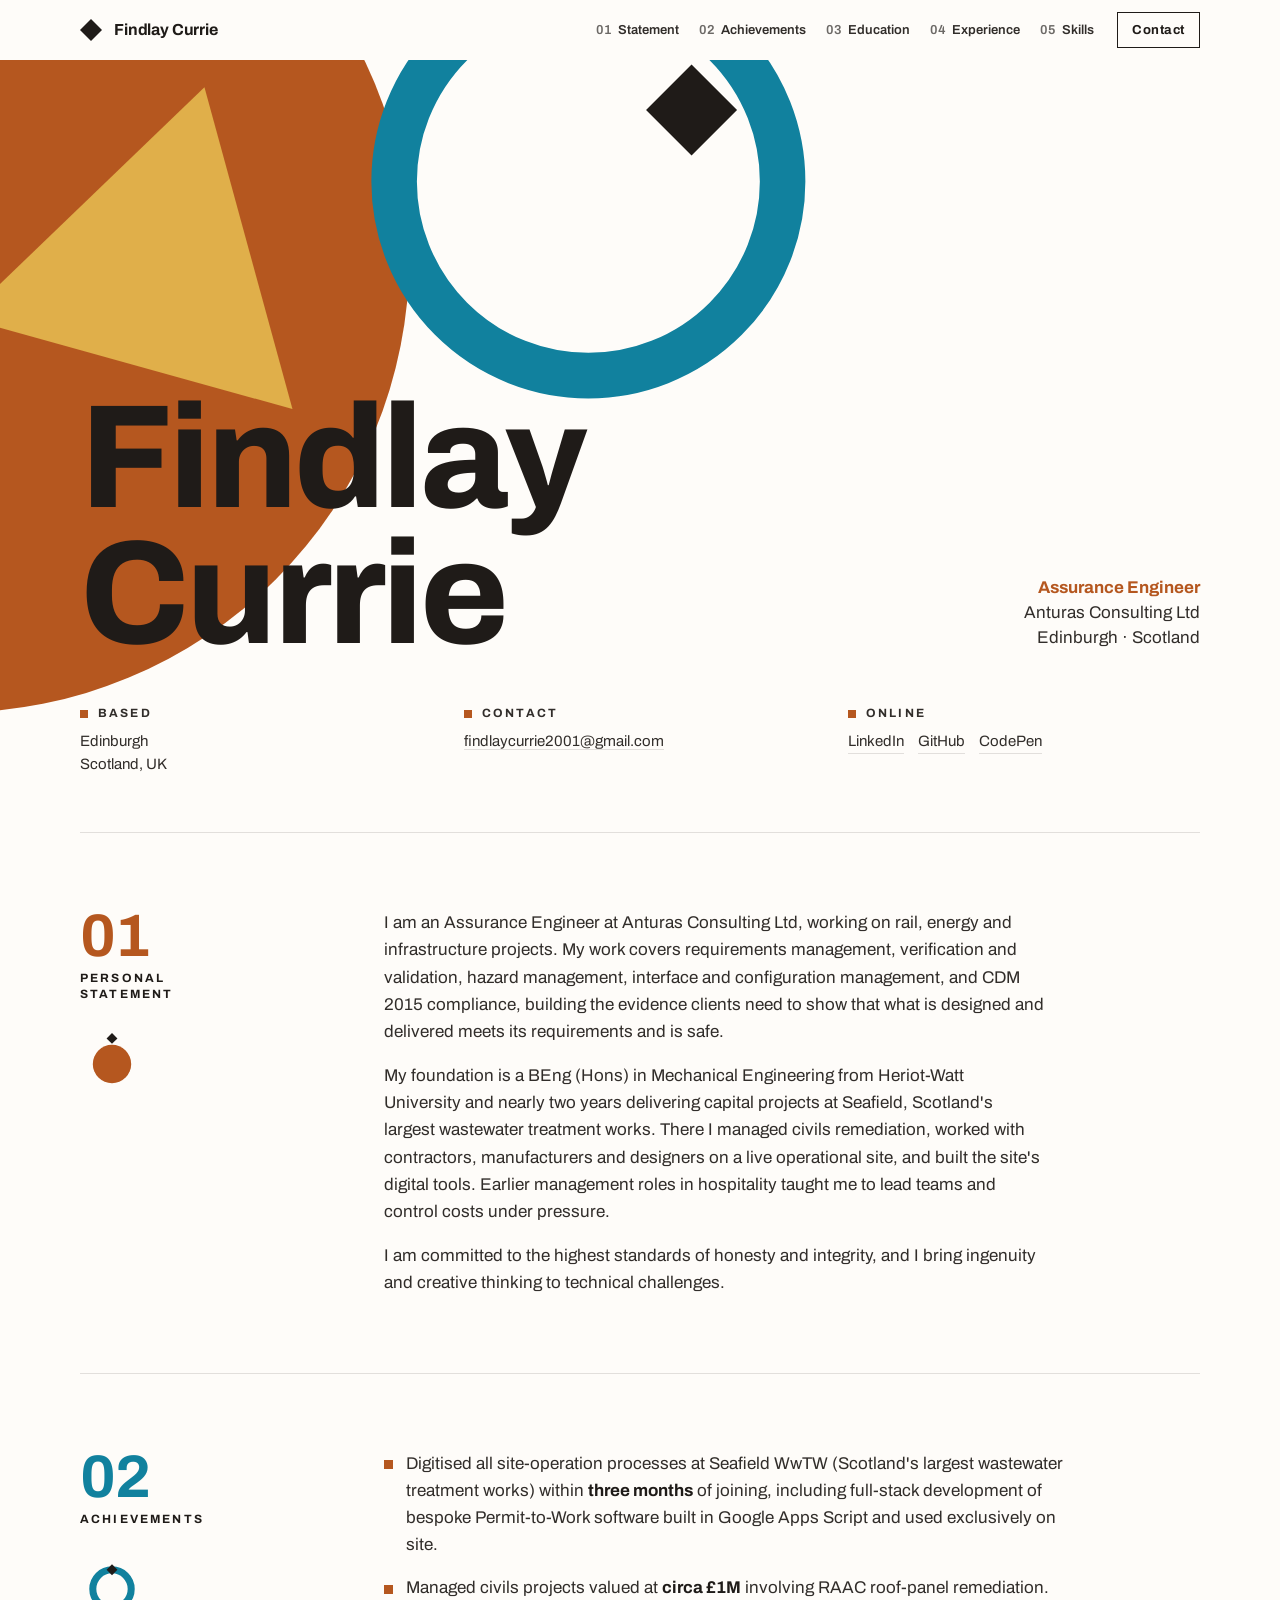
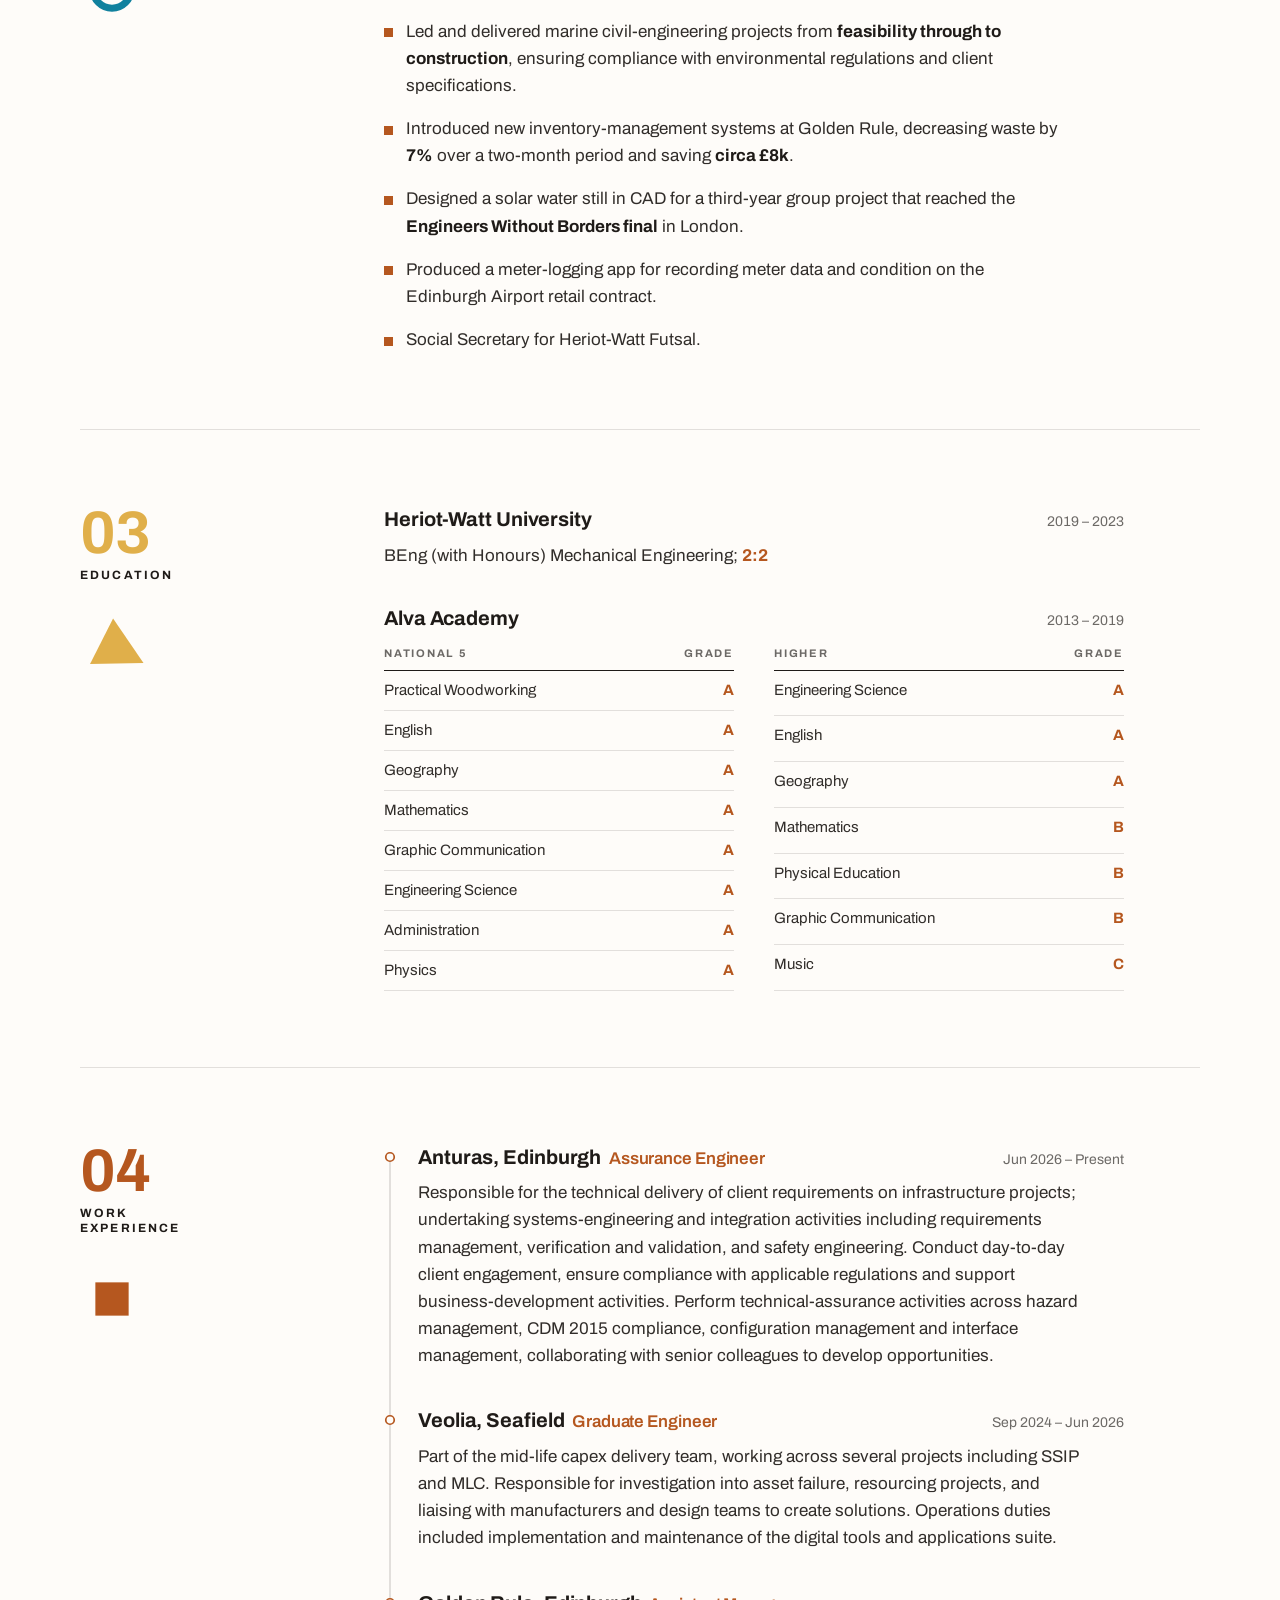
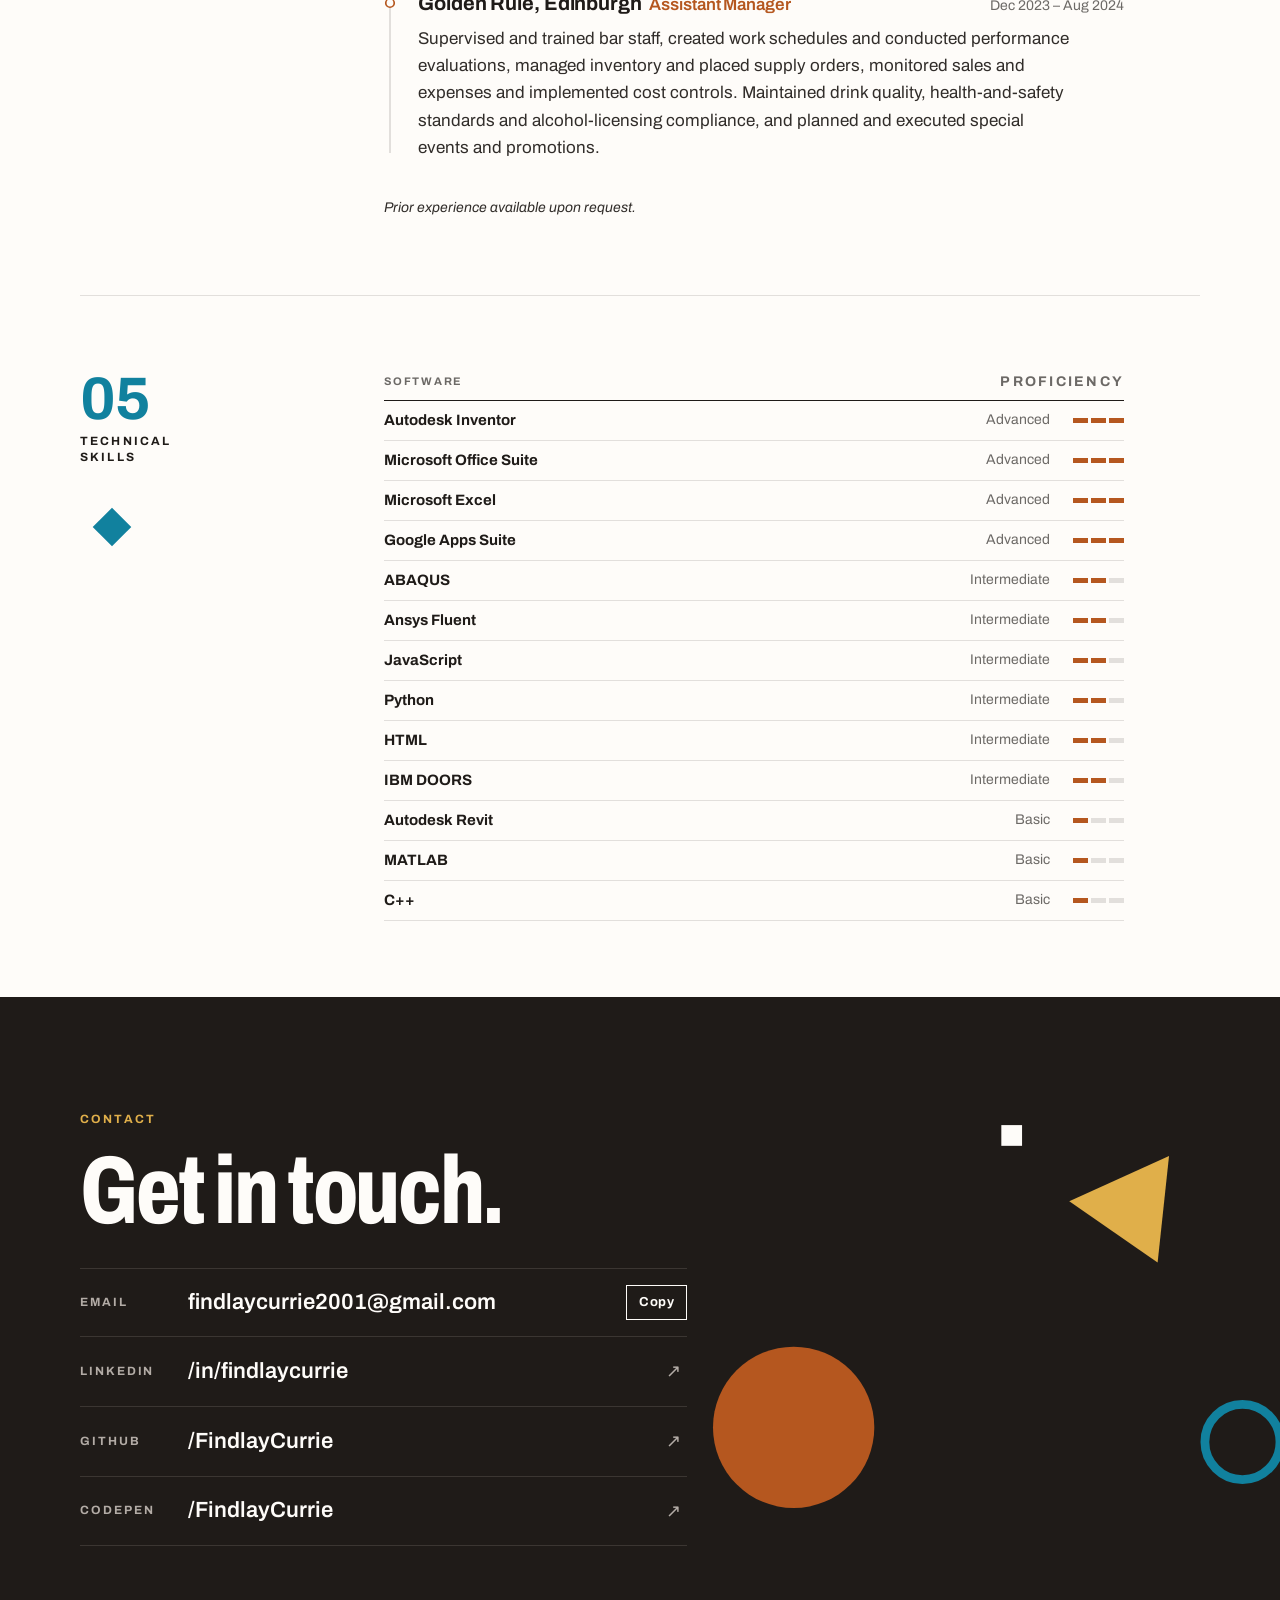
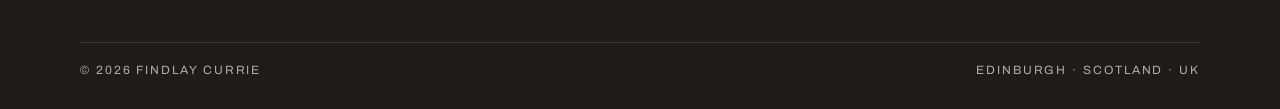
==== commit 12fa5ca0: "Enhance index.html with new metadata and skills Updated portfolio page with enhanced metadata and sk" ====
--- a/docs/index.html
+++ b/docs/index.html
@@ -3,9 +3,41 @@
 <head>
 <meta charset="utf-8">
 <meta name="viewport" content="width=device-width, initial-scale=1, viewport-fit=cover">
-<title>Findlay Currie Portfolio</title>
-<meta name="description" content="Findlay Currie, Assurance Engineer at Anturas Consulting Ltd, Edinburgh.">
+<title>Findlay Currie</title>
+<meta name="description" content="Findlay Currie (Findlay with a D) is an Assurance Engineer at Anturas Consulting Ltd in Edinburgh, working on rail, energy and infrastructure projects. BEng (Hons) Mechanical Engineering, Heriot-Watt University.">
+
+<link rel="canonical" href="https://findlay-currie.github.io/">
+<meta property="og:type" content="profile">
+<meta property="og:title" content="Findlay Currie | Assurance Engineer, Edinburgh">
+<meta property="og:description" content="Assurance Engineer at Anturas Consulting Ltd, Edinburgh. Rail, energy and infrastructure.">
+<meta property="og:url" content="https://findlay-currie.github.io/">
+<meta property="profile:first_name" content="Findlay">
+<meta property="profile:last_name" content="Currie">
 <meta name="theme-color" content="#fefcf9">
+<script type="application/ld+json">
+{
+  "@context": "https://schema.org",
+  "@type": "ProfilePage",
+  "dateModified": "2026-11-05",
+  "mainEntity": {
+    "@type": "Person",
+    "name": "Findlay Currie",
+    "givenName": "Findlay",
+    "familyName": "Currie",
+    "url": "https://findlay-currie.github.io/",
+    "jobTitle": "Assurance Engineer",
+    "description": "Assurance Engineer at Anturas Consulting Ltd, Edinburgh, working on rail, energy and infrastructure projects.",
+    "worksFor": { "@type": "Organization", "name": "Anturas Consulting Ltd" },
+    "alumniOf": { "@type": "CollegeOrUniversity", "name": "Heriot-Watt University" },
+    "homeLocation": { "@type": "Place", "name": "Edinburgh, Scotland" },
+    "sameAs": [
+      "https://linkedin.com/in/findlaycurrie",
+      "https://github.com/FindlayCurrie",
+      "https://codepen.io/FindlayCurrie"
+    ]
+  }
+}
+</script>
 <link rel="preconnect" href="https://fonts.googleapis.com">
 <link rel="preconnect" href="https://fonts.gstatic.com" crossorigin>
 <link rel="stylesheet" href="https://fonts.googleapis.com/css2?family=Archivo:wdth,wght@62..125,100..900&display=swap">
@@ -406,14 +438,17 @@
           <tbody>
             <tr style="--r:0"><td class="strong">Autodesk Inventor</td><td class="lvl">Advanced</td><td class="bars"><span class="seg on"></span><span class="seg on"></span><span class="seg on"></span></td></tr>
             <tr style="--r:1"><td class="strong">Microsoft Office Suite</td><td class="lvl">Advanced</td><td class="bars"><span class="seg on"></span><span class="seg on"></span><span class="seg on"></span></td></tr>
-            <tr style="--r:2"><td class="strong">Google Apps Suite</td><td class="lvl">Advanced</td><td class="bars"><span class="seg on"></span><span class="seg on"></span><span class="seg on"></span></td></tr>
-            <tr style="--r:3"><td class="strong">ABAQUS</td><td class="lvl">Intermediate</td><td class="bars"><span class="seg on"></span><span class="seg on"></span><span class="seg"></span></td></tr>
-            <tr style="--r:4"><td class="strong">Ansys Fluent</td><td class="lvl">Intermediate</td><td class="bars"><span class="seg on"></span><span class="seg on"></span><span class="seg"></span></td></tr>
-            <tr style="--r:5"><td class="strong">Microsoft Excel</td><td class="lvl">Advanced</td><td class="bars"><span class="seg on"></span><span class="seg on"></span><span class="seg on"></span></td></tr>
+            <tr style="--r:2"><td class="strong">Microsoft Excel</td><td class="lvl">Advanced</td><td class="bars"><span class="seg on"></span><span class="seg on"></span><span class="seg on"></span></td></tr>
+            <tr style="--r:3"><td class="strong">Google Apps Suite</td><td class="lvl">Advanced</td><td class="bars"><span class="seg on"></span><span class="seg on"></span><span class="seg on"></span></td></tr>
+            <tr style="--r:4"><td class="strong">ABAQUS</td><td class="lvl">Intermediate</td><td class="bars"><span class="seg on"></span><span class="seg on"></span><span class="seg"></span></td></tr>
+            <tr style="--r:5"><td class="strong">Ansys Fluent</td><td class="lvl">Intermediate</td><td class="bars"><span class="seg on"></span><span class="seg on"></span><span class="seg"></span></td></tr>
             <tr style="--r:6"><td class="strong">JavaScript</td><td class="lvl">Intermediate</td><td class="bars"><span class="seg on"></span><span class="seg on"></span><span class="seg"></span></td></tr>
-            <tr style="--r:7"><td class="strong">Autodesk Revit</td><td class="lvl">Basic</td><td class="bars"><span class="seg on"></span><span class="seg"></span><span class="seg"></span></td></tr>
-            <tr style="--r:8"><td class="strong">MATLAB</td><td class="lvl">Basic</td><td class="bars"><span class="seg on"></span><span class="seg"></span><span class="seg"></span></td></tr>
-            <tr style="--r:9"><td class="strong">C++</td><td class="lvl">Basic</td><td class="bars"><span class="seg on"></span><span class="seg"></span><span class="seg"></span></td></tr>
+            <tr style="--r:7"><td class="strong">Python</td><td class="lvl">Intermediate</td><td class="bars"><span class="seg on"></span><span class="seg on"></span><span class="seg"></span></td></tr>
+            <tr style="--r:8"><td class="strong">HTML</td><td class="lvl">Intermediate</td><td class="bars"><span class="seg on"></span><span class="seg on"></span><span class="seg"></span></td></tr>
+            <tr style="--r:9"><td class="strong">IBM DOORS</td><td class="lvl">Intermediate</td><td class="bars"><span class="seg on"></span><span class="seg on"></span><span class="seg"></span></td></tr>
+            <tr style="--r:10"><td class="strong">Autodesk Revit</td><td class="lvl">Basic</td><td class="bars"><span class="seg on"></span><span class="seg"></span><span class="seg"></span></td></tr>
+            <tr style="--r:11"><td class="strong">MATLAB</td><td class="lvl">Basic</td><td class="bars"><span class="seg on"></span><span class="seg"></span><span class="seg"></span></td></tr>
+            <tr style="--r:12"><td class="strong">C++</td><td class="lvl">Basic</td><td class="bars"><span class="seg on"></span><span class="seg"></span><span class="seg"></span></td></tr>
           </tbody>
         </table>
       </div>
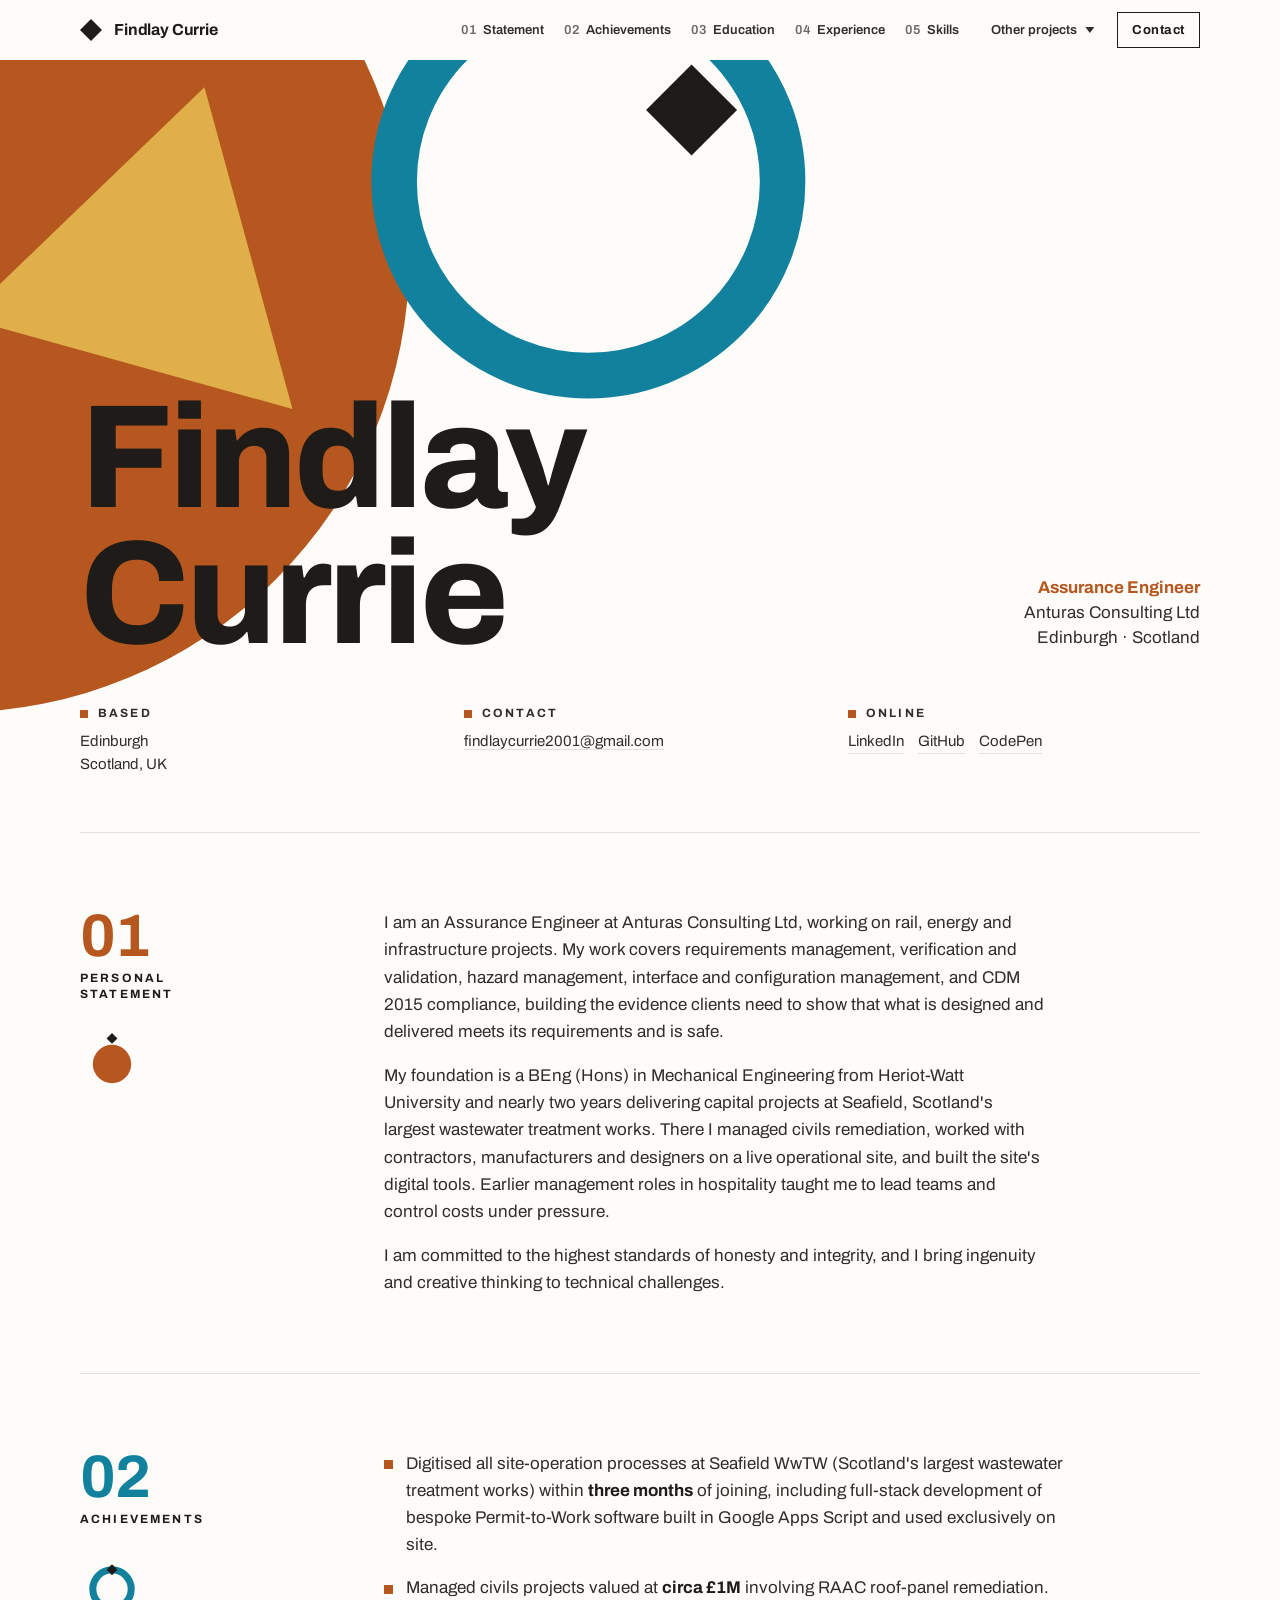
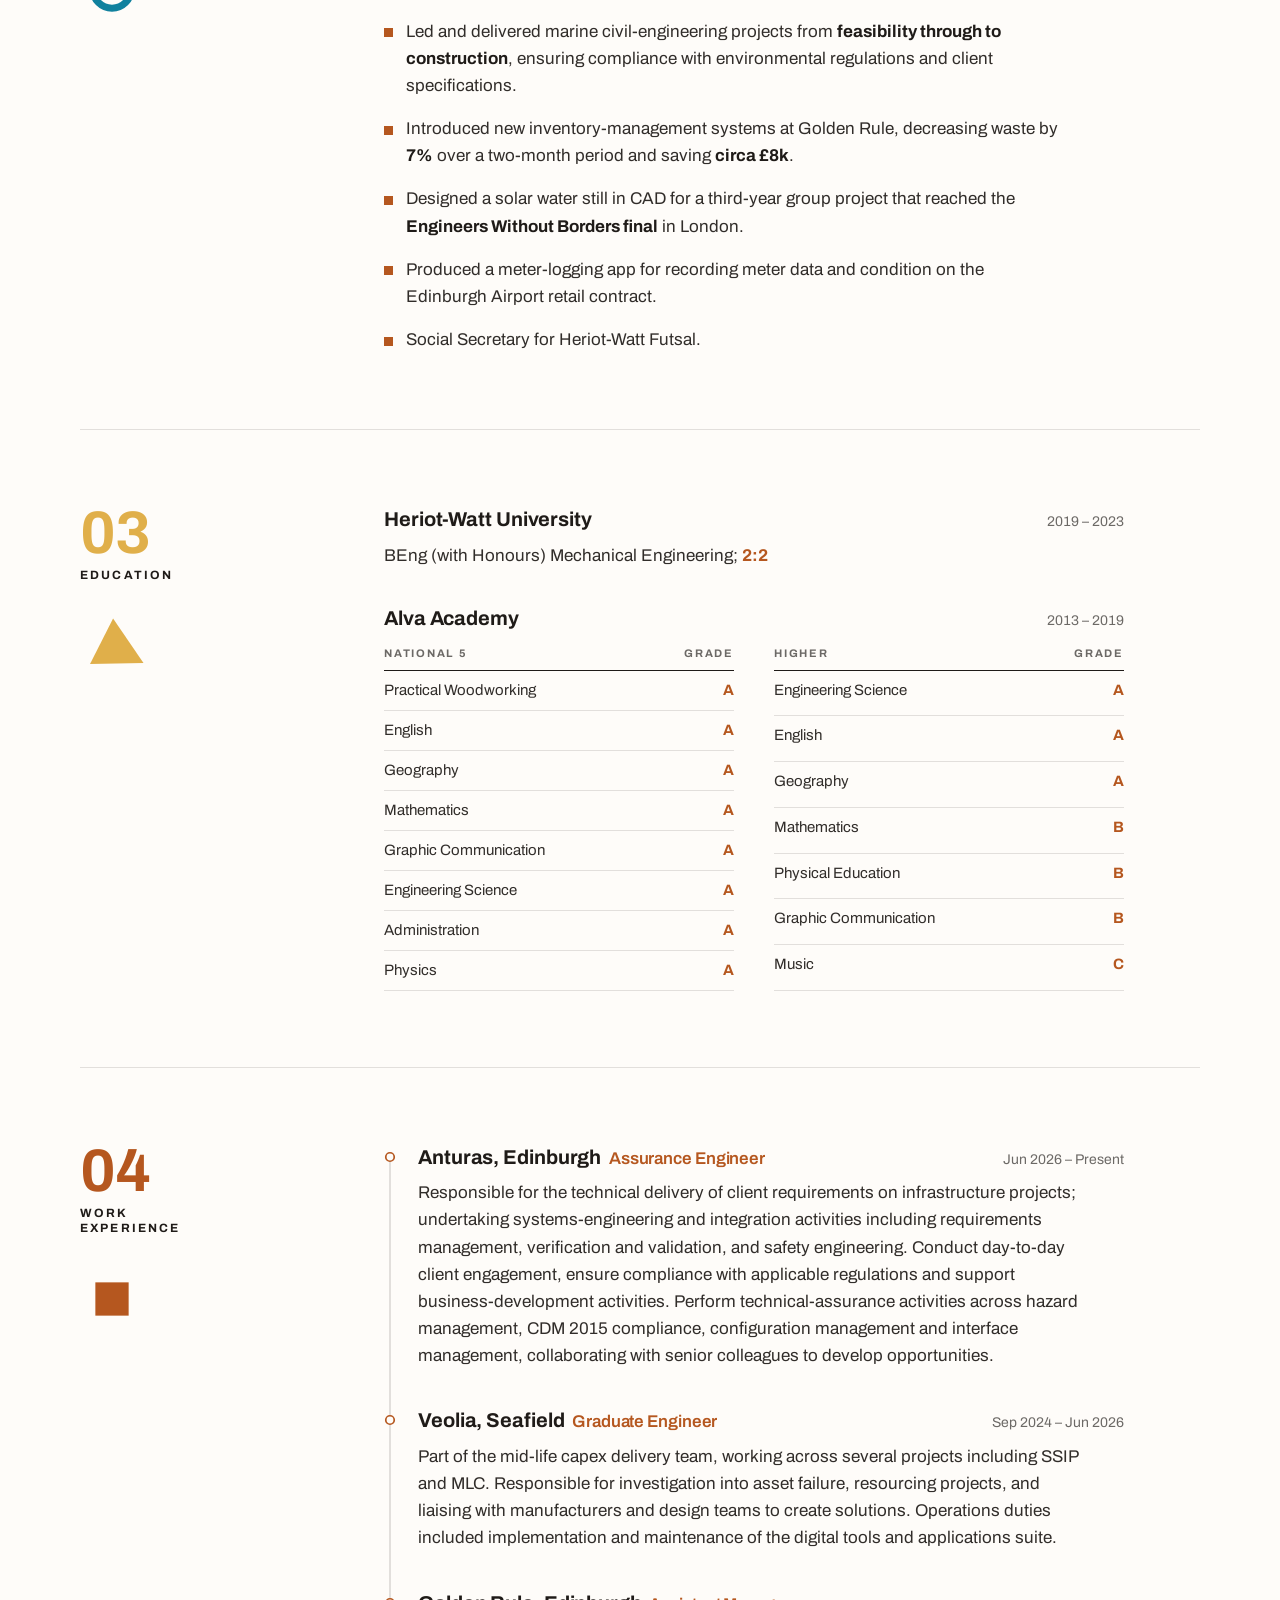
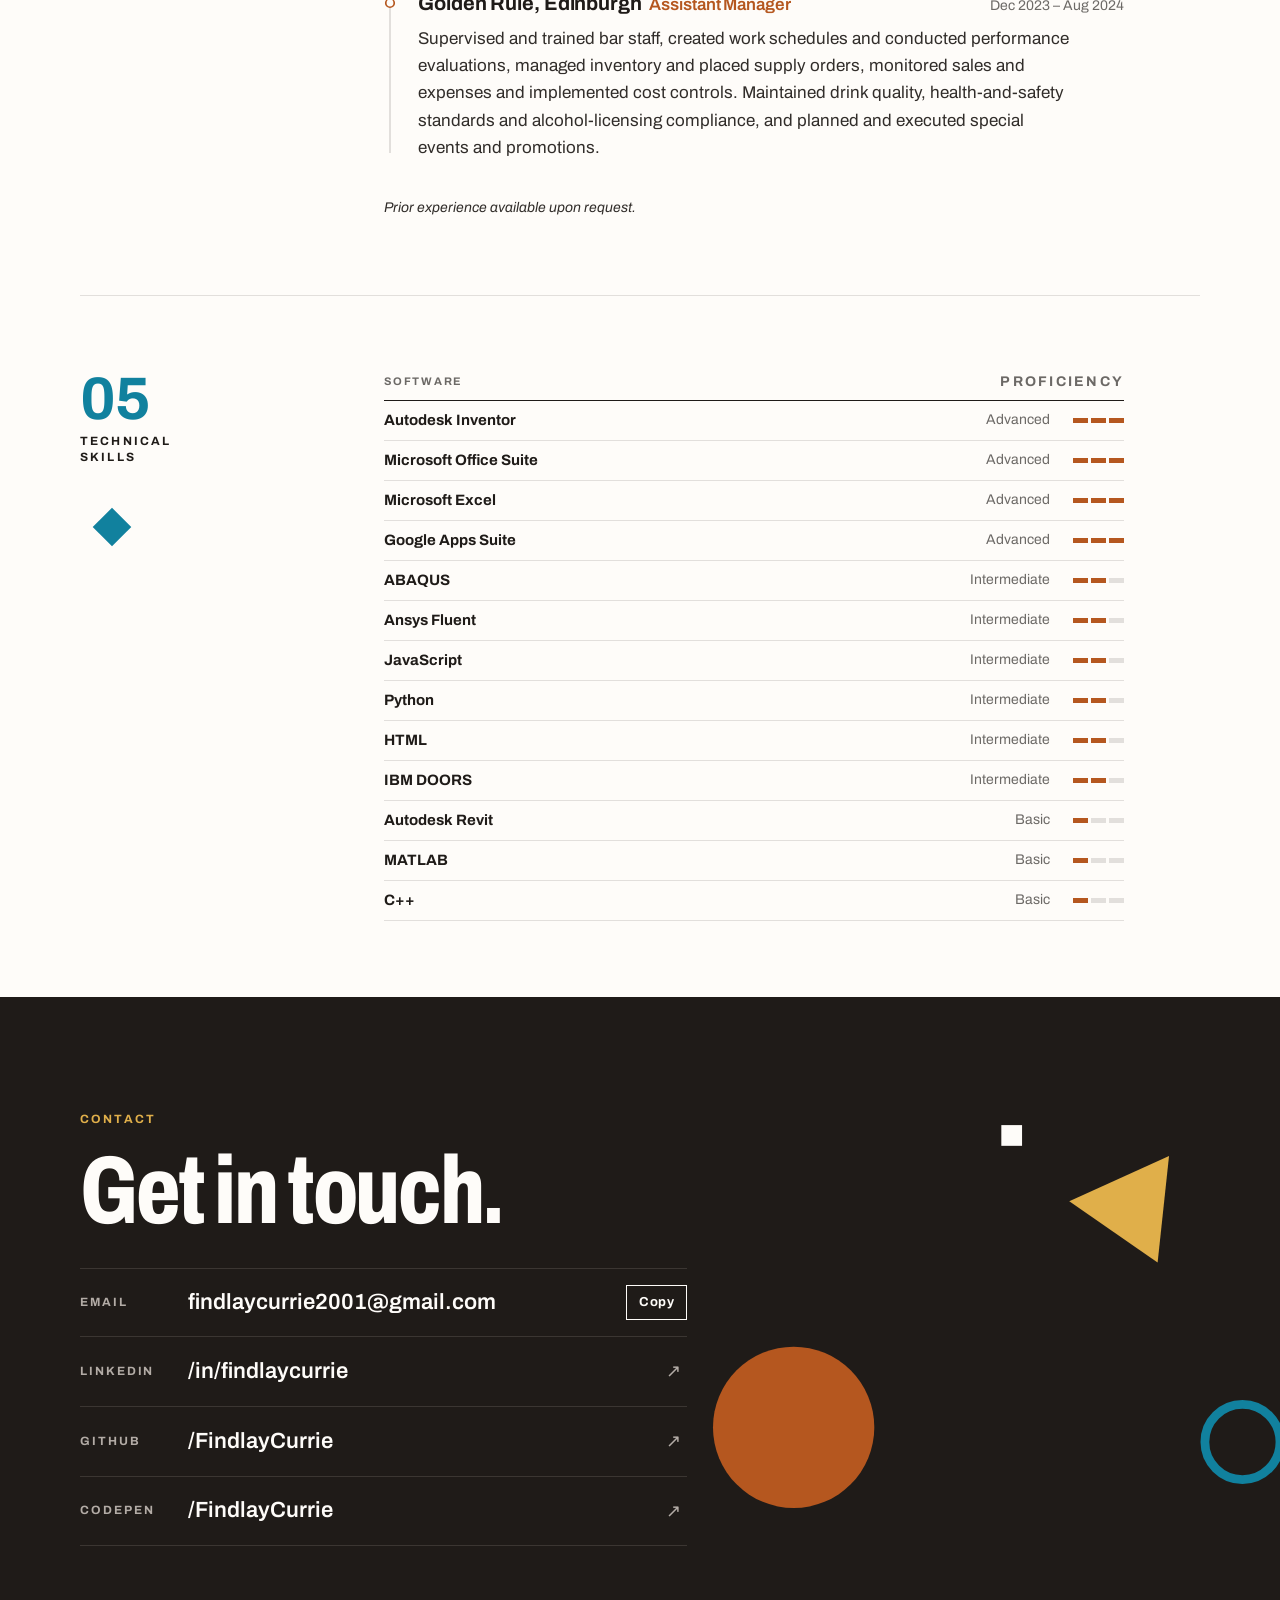
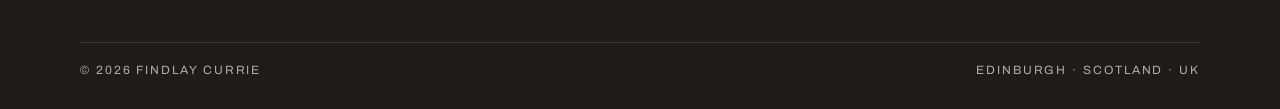
==== commit 49a127d3: "Update index.html" ====
--- a/docs/index.html
+++ b/docs/index.html
@@ -5,7 +5,6 @@
 <meta name="viewport" content="width=device-width, initial-scale=1, viewport-fit=cover">
 <title>Findlay Currie</title>
 <meta name="description" content="Findlay Currie (Findlay with a D) is an Assurance Engineer at Anturas Consulting Ltd in Edinburgh, working on rail, energy and infrastructure projects. BEng (Hons) Mechanical Engineering, Heriot-Watt University.">
-
 <link rel="canonical" href="https://findlay-currie.github.io/">
 <meta property="og:type" content="profile">
 <meta property="og:title" content="Findlay Currie | Assurance Engineer, Edinburgh">
@@ -26,8 +25,8 @@
     "familyName": "Currie",
     "url": "https://findlay-currie.github.io/",
     "jobTitle": "Assurance Engineer",
-    "description": "Assurance Engineer at Anturas Consulting Ltd, Edinburgh, working on rail, energy and infrastructure projects.",
-    "worksFor": { "@type": "Organization", "name": "Anturas Consulting Ltd" },
+    "description": "Assurance Engineer at Anturas Consulting, Edinburgh, working on rail, energy and infrastructure projects.",
+    "worksFor": { "@type": "Organization", "name": "Anturas Consulting" },
     "alumniOf": { "@type": "CollegeOrUniversity", "name": "Heriot-Watt University" },
     "homeLocation": { "@type": "Place", "name": "Edinburgh, Scotland" },
     "sameAs": [
@@ -83,7 +82,7 @@
 /* ---------- nav bar ---------- */
 .bar{position:fixed;inset:0 0 auto;z-index:30;padding-top:env(safe-area-inset-top,0px);background:var(--paper);transition:box-shadow .3s}
 .bar.is-solid{box-shadow:0 1px 0 var(--rule)}
-.bar-in{height:var(--navh);display:flex;align-items:center;gap:14px}
+.bar-in{position:relative;height:var(--navh);display:flex;align-items:center;gap:14px}
 .brand{display:flex;align-items:center;gap:12px;text-decoration:none;flex:none}
 .mark{--c:var(--accent);width:22px;height:22px;flex:none;background-color:var(--c);border-radius:0;
   clip-path:polygon(50% 0,100% 50%,50% 100%,0 50%);box-shadow:inset 0 0 0 0 var(--c);
@@ -106,6 +105,31 @@
 .links a[aria-current] span{color:var(--accent)}
 .bar-cta{flex:none;font-size:13px;font-weight:700;letter-spacing:.04em;text-decoration:none;padding:7px 14px;border:1.5px solid var(--ink);background:var(--paper);transition:background-color .2s,color .2s}
 .bar-cta:hover{background:var(--ink);color:var(--paper)}
+
+/* other projects menu: drops from the bar, right-aligned with Contact */
+.proj-btn{position:relative;flex:none;display:inline-flex;align-items:center;gap:8px;font:inherit;font-size:13px;font-weight:600;color:var(--ink-2);background:transparent;border:0;padding:8px 9px;cursor:pointer}
+.proj-btn::after{content:"";position:absolute;left:9px;right:9px;bottom:3px;height:2px;background:var(--accent);transform:scaleX(0);transform-origin:left;transition:transform .35s var(--ease)}
+.proj-btn:hover::after,.proj-btn[aria-expanded="true"]::after{transform:scaleX(1)}
+.proj-btn[aria-expanded="true"]{color:var(--ink)}
+.chev{width:9px;height:6px;background:currentColor;clip-path:polygon(0 0,100% 0,50% 100%);transition:transform .35s var(--ease)}
+.proj-btn[aria-expanded="true"] .chev{transform:rotate(180deg)}
+.proj-short{display:none}
+.proj-menu{position:absolute;right:0;top:calc(100% - 4px);width:min(390px,100%);background:var(--paper);border:1.5px solid var(--ink);box-shadow:0 18px 40px -18px rgba(31,27,24,.45);padding:14px 18px 4px;animation:drop .3s var(--ease)}
+.proj-menu[hidden]{display:none}
+@keyframes drop{from{opacity:0;transform:translateY(-8px)}}
+.proj-head{margin:0 0 2px;color:var(--muted)}
+.proj-item{display:grid;grid-template-columns:16px minmax(0,1fr) auto;gap:14px;align-items:start;padding:13px 0;text-decoration:none;border-top:1px solid var(--rule)}
+.proj-head + .proj-item{border-top:0}
+.pi-mark{width:14px;height:14px;margin-top:4px;transition:transform .5s var(--ease)}
+.pi-tri{background:var(--mustard);clip-path:polygon(50% 0,100% 100%,0 100%)}
+.pi-ring{border-radius:50%;box-shadow:inset 0 0 0 3.5px var(--teal)}
+.pi-txt{display:grid;gap:3px;min-width:0}
+.pi-txt b{font-size:15px;font-weight:700;line-height:1.3;color:var(--ink);transition:color .2s}
+.pi-txt span{font-size:13px;line-height:1.45;color:var(--muted)}
+.pi-go{font-size:16px;line-height:1.3;color:var(--muted);transition:transform .25s var(--ease),color .2s}
+.proj-item:hover .pi-txt b,.proj-item:hover .pi-go{color:var(--rust)}
+.proj-item:hover .pi-go{transform:translate(2px,-2px)}
+.proj-item:hover .pi-mark{transform:rotate(-30deg) scale(1.2)}
 .bar-progress{position:absolute;left:0;right:0;bottom:0;height:2px;background:var(--accent);transform-origin:left;transform:scaleX(0);opacity:0;transition:opacity .3s,background-color .4s}
 .bar.is-solid .bar-progress{opacity:1}
 @media (max-width:1040px){.links a em{display:none}}
@@ -113,6 +137,10 @@
   .links{display:none}
   .brand-name{display:none}
   .now{display:flex;margin-right:auto}
+  .proj-long{display:none}
+  .proj-short{display:inline}
+  .proj-btn{padding-inline:4px}
+  .proj-btn::after{left:4px;right:4px}
 }
 
 /* ---------- hero ---------- */
@@ -245,7 +273,7 @@
 
 @media (prefers-reduced-motion:reduce){
   html{scroll-behavior:auto}
-  *,*::before,*::after{transition:none!important}
+  *,*::before,*::after{transition:none!important;animation:none!important}
 }
 </style>
 </head>
@@ -264,6 +292,20 @@
       <li><a href="#experience" data-sec="experience"><span>04</span><em>Experience</em></a></li>
       <li><a href="#skills" data-sec="skills"><span>05</span><em>Skills</em></a></li>
     </ol>
+    <button class="proj-btn" id="proj-btn" type="button" aria-expanded="false" aria-controls="proj-menu"><span class="proj-long">Other projects</span><span class="proj-short">Projects</span><span class="chev" aria-hidden="true"></span></button>
+    <div class="proj-menu" id="proj-menu" hidden>
+      <p class="label proj-head">Other projects</p>
+      <a class="proj-item" href="https://findlay-currie.github.io/meadows/" target="_blank" rel="noopener">
+        <span class="pi-mark pi-tri" aria-hidden="true"></span>
+        <span class="pi-txt"><b>The Meadows, Edinburgh</b><span>3D model of the park built from OpenStreetMap, with the 1886 International Exhibition rebuilt on its real site.</span></span>
+        <span class="pi-go" aria-hidden="true">↗</span>
+      </a>
+      <a class="proj-item" href="https://findlay-currie.github.io/dynamic-earth/" target="_blank" rel="noopener">
+        <span class="pi-mark pi-ring" aria-hidden="true"></span>
+        <span class="pi-txt"><b>Dynamic Earth, Edinburgh</b><span>3D model of the building and the ground 50 m around it, built from Scottish LiDAR and the architects' plan.</span></span>
+        <span class="pi-go" aria-hidden="true">↗</span>
+      </a>
+    </div>
     <a class="bar-cta" href="#contact">Contact</a>
   </div>
   <span class="bar-progress" aria-hidden="true"></span>
@@ -628,6 +670,21 @@
     });
   }
 
+  // other projects menu: toggle, close on outside click, Escape or choosing a project
+  var pBtn = q('#proj-btn'), pMenu = q('#proj-menu');
+  function setMenu(open) {
+    pMenu.hidden = !open;
+    pBtn.setAttribute('aria-expanded', open ? 'true' : 'false');
+  }
+  pBtn.addEventListener('click', function () { setMenu(pMenu.hidden); });
+  pMenu.addEventListener('click', function (e) { if (e.target.closest('a')) setMenu(false); });
+  document.addEventListener('click', function (e) {
+    if (!pMenu.hidden && !pMenu.contains(e.target) && !pBtn.contains(e.target)) setMenu(false);
+  });
+  document.addEventListener('keydown', function (e) {
+    if (e.key === 'Escape' && !pMenu.hidden) { setMenu(false); pBtn.focus(); }
+  });
+
   // copy email
   var copyBtn = q('#copy-email');
   copyBtn.addEventListener('click', function () {
